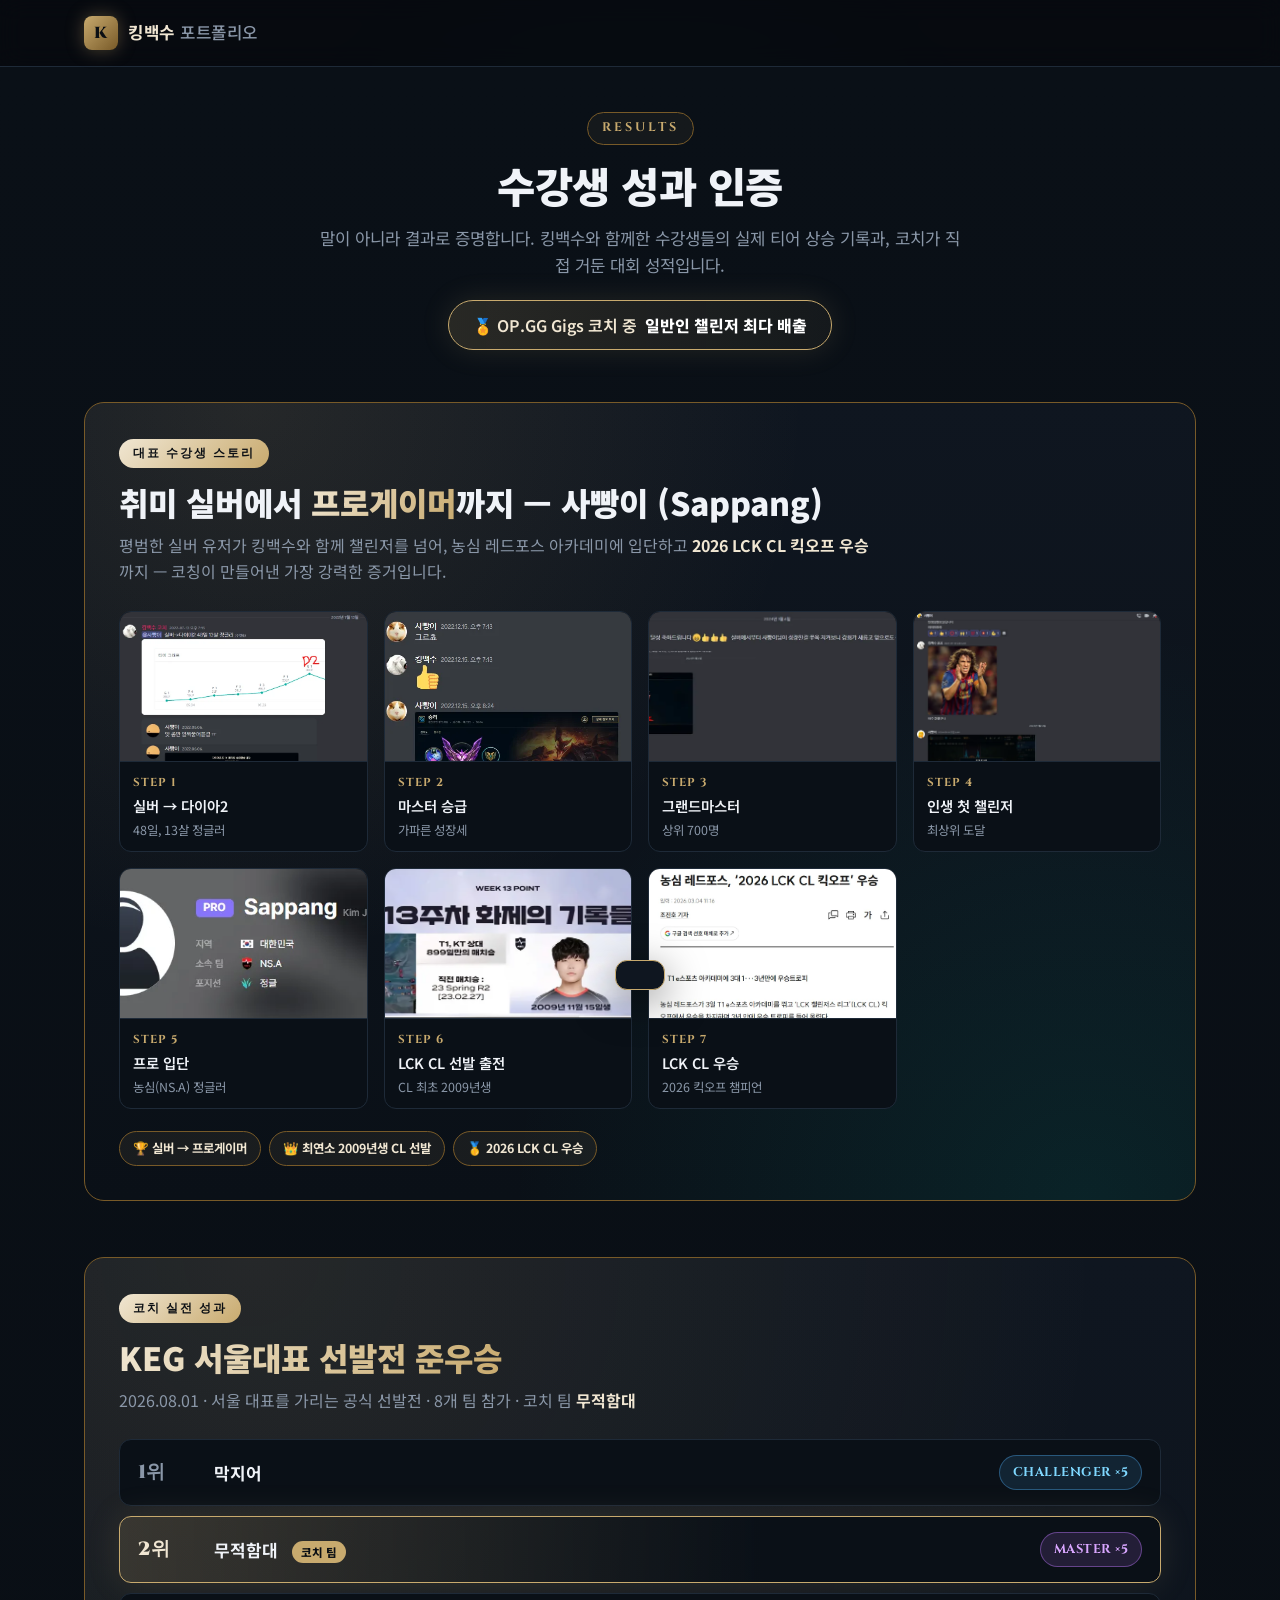
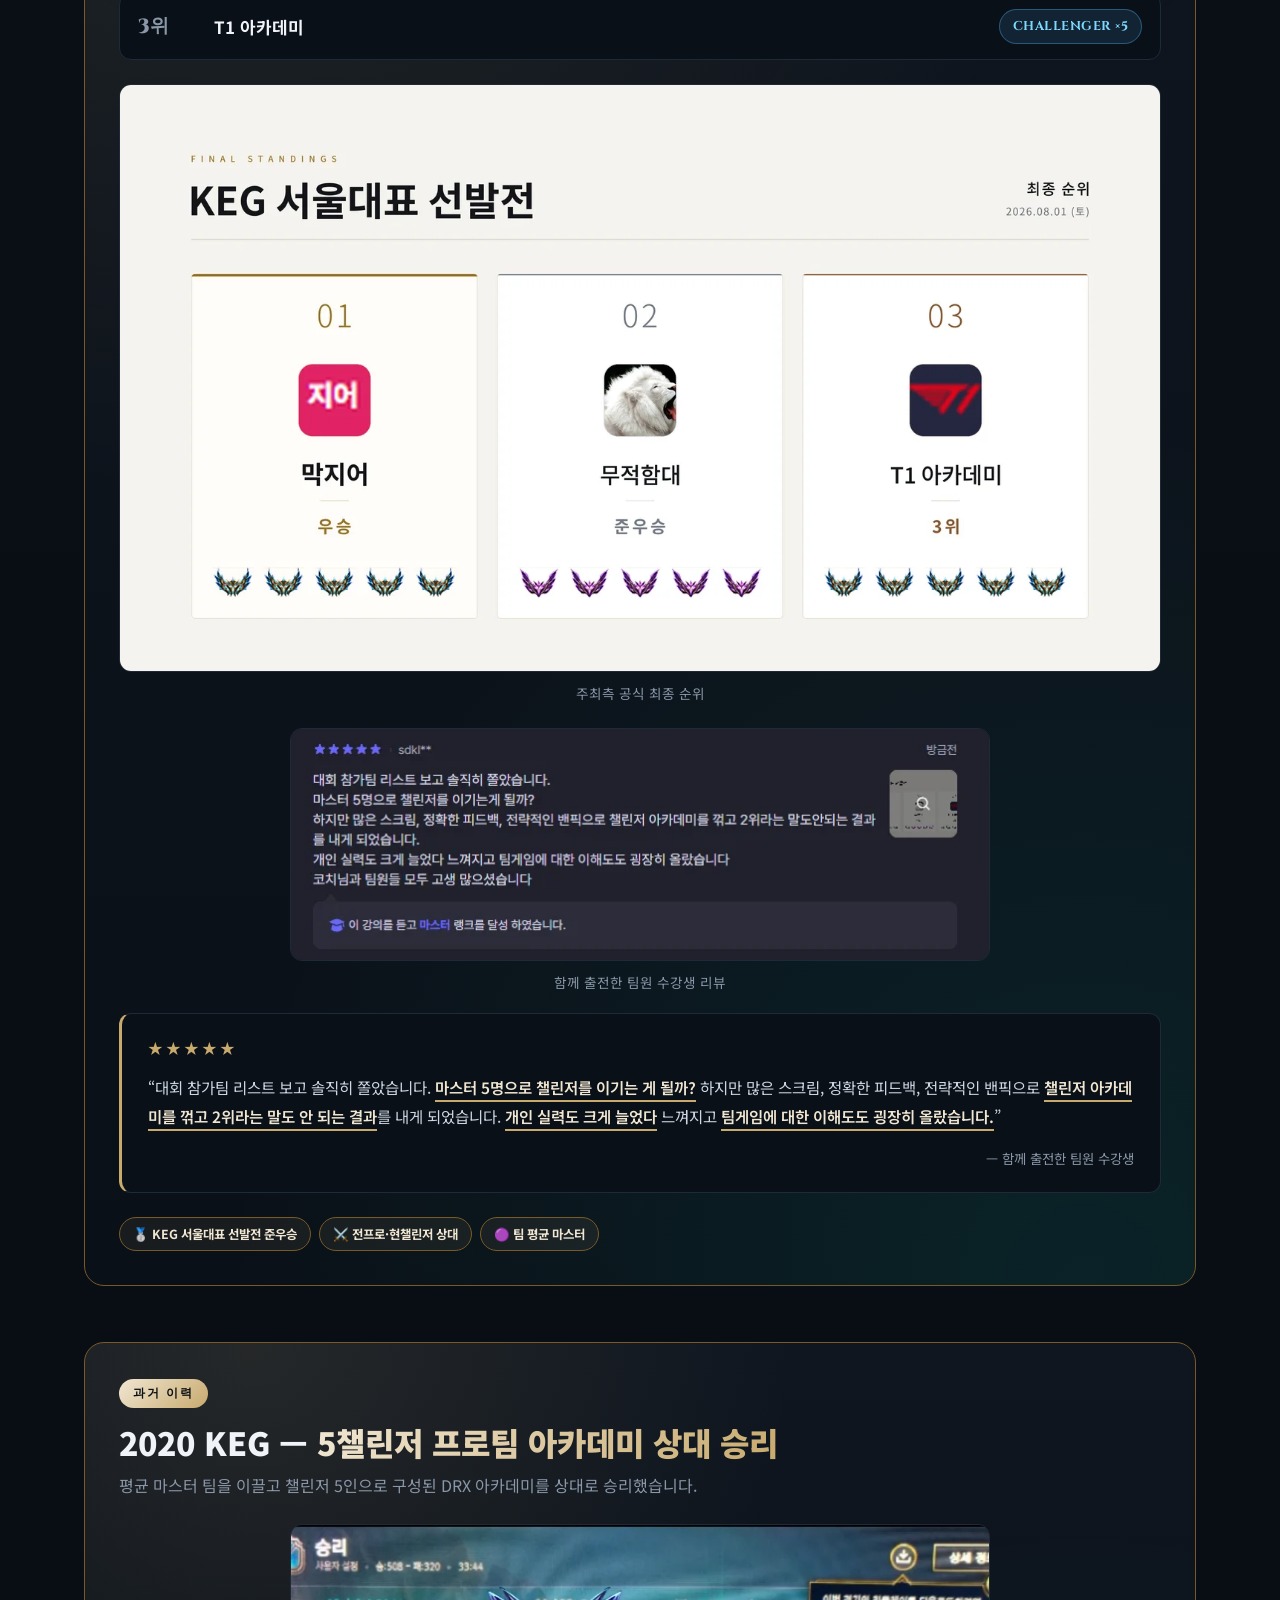
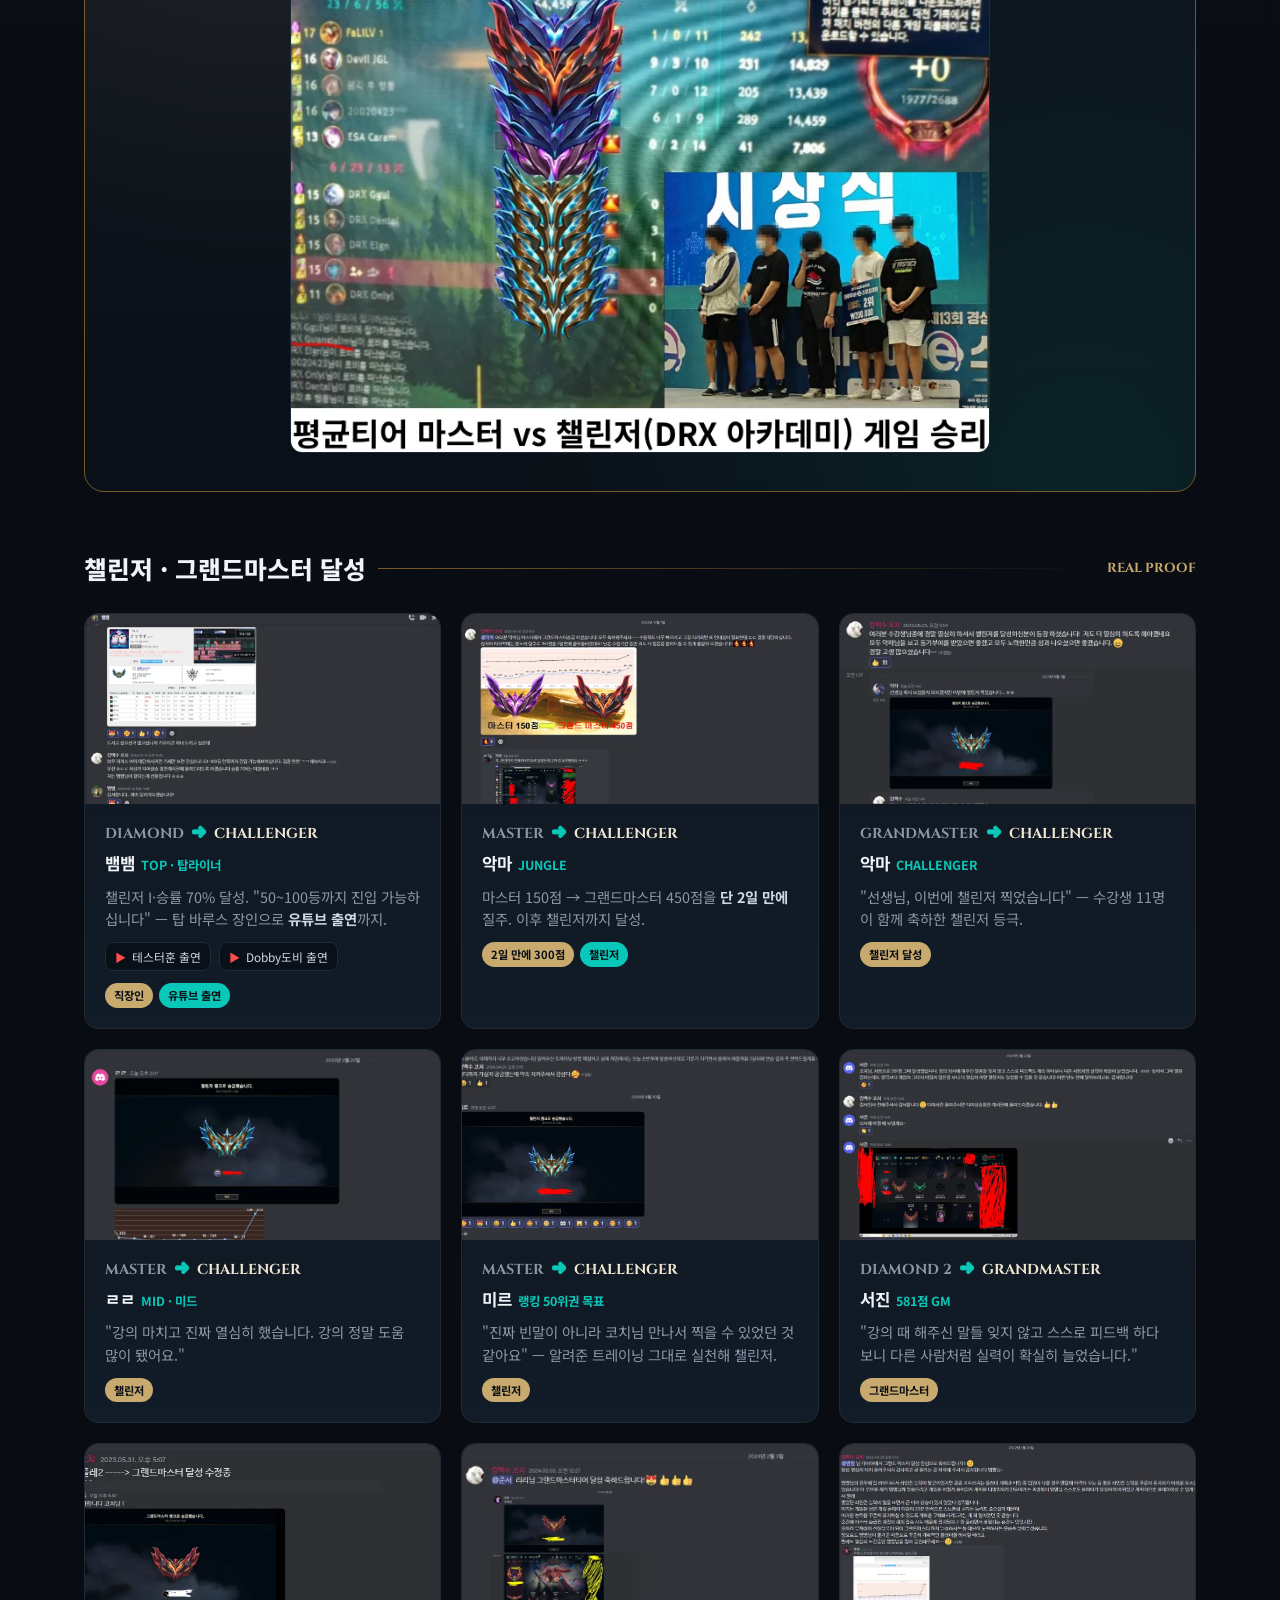
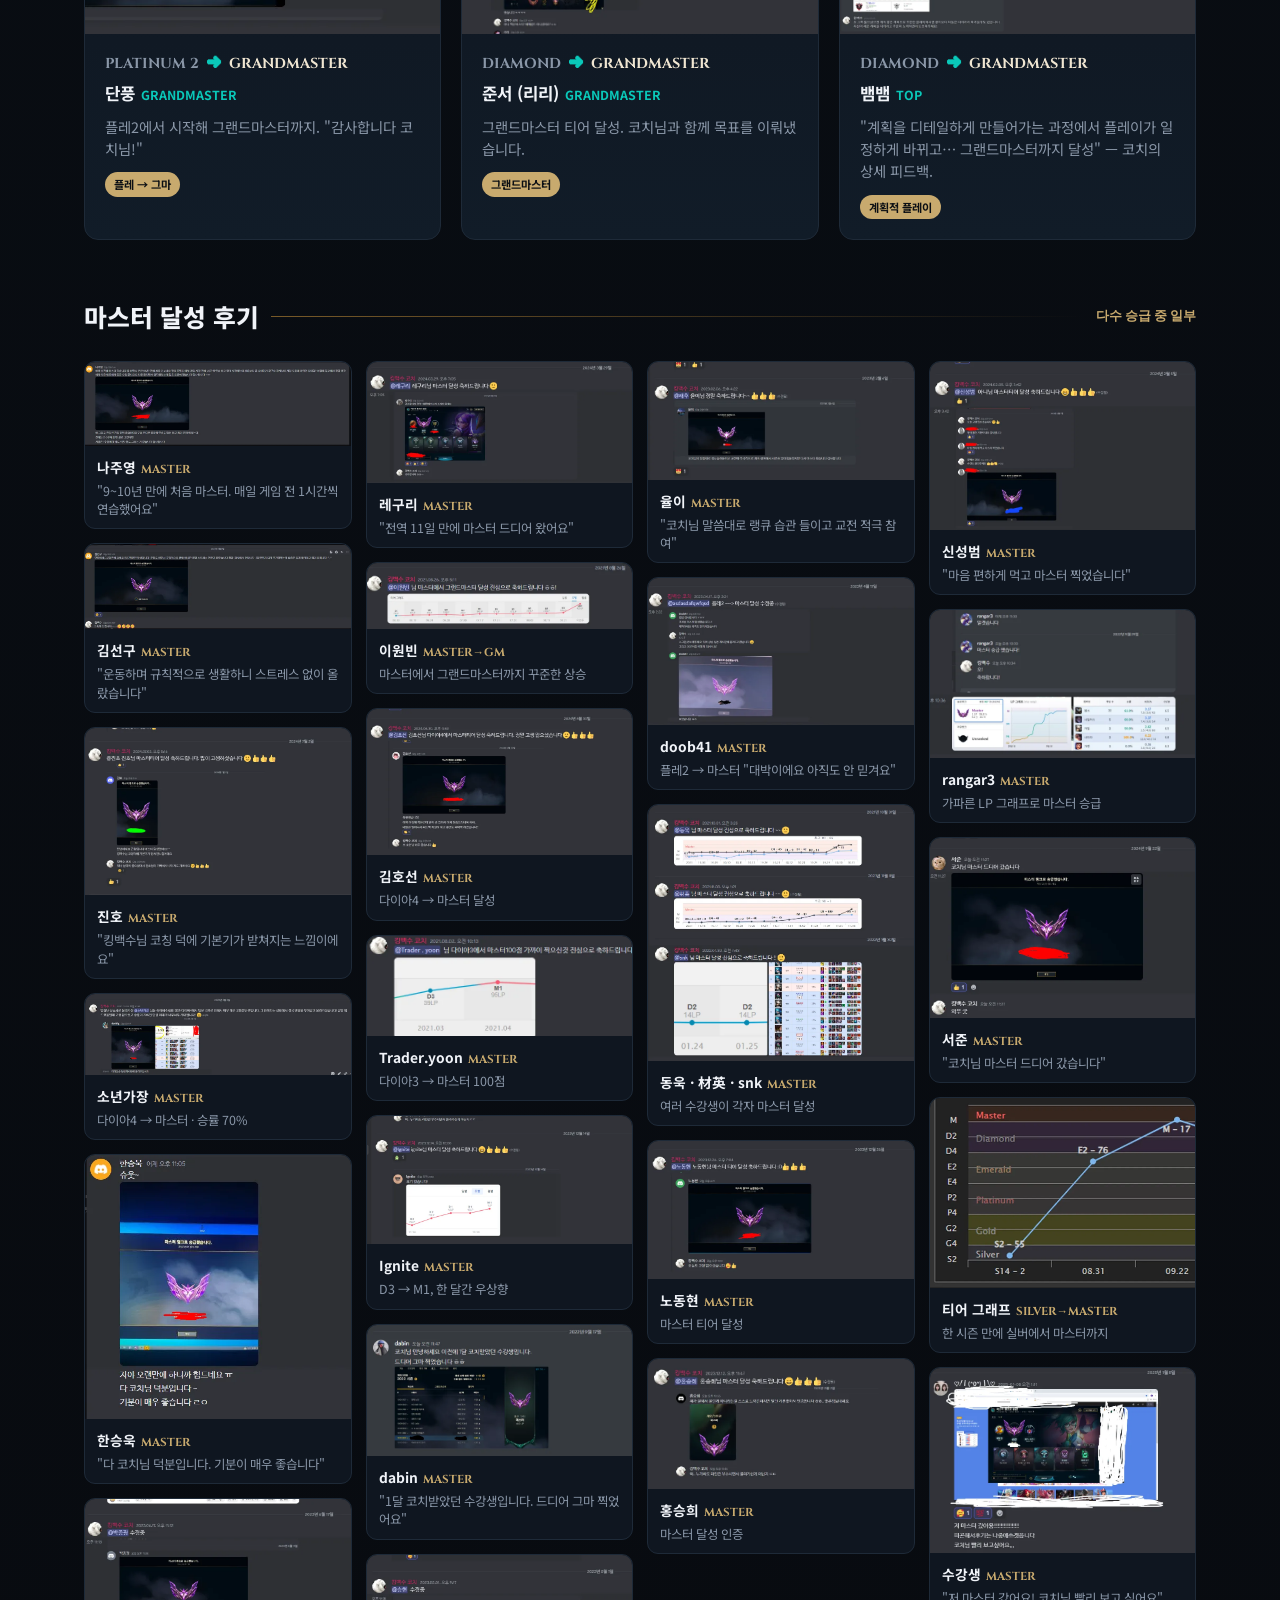
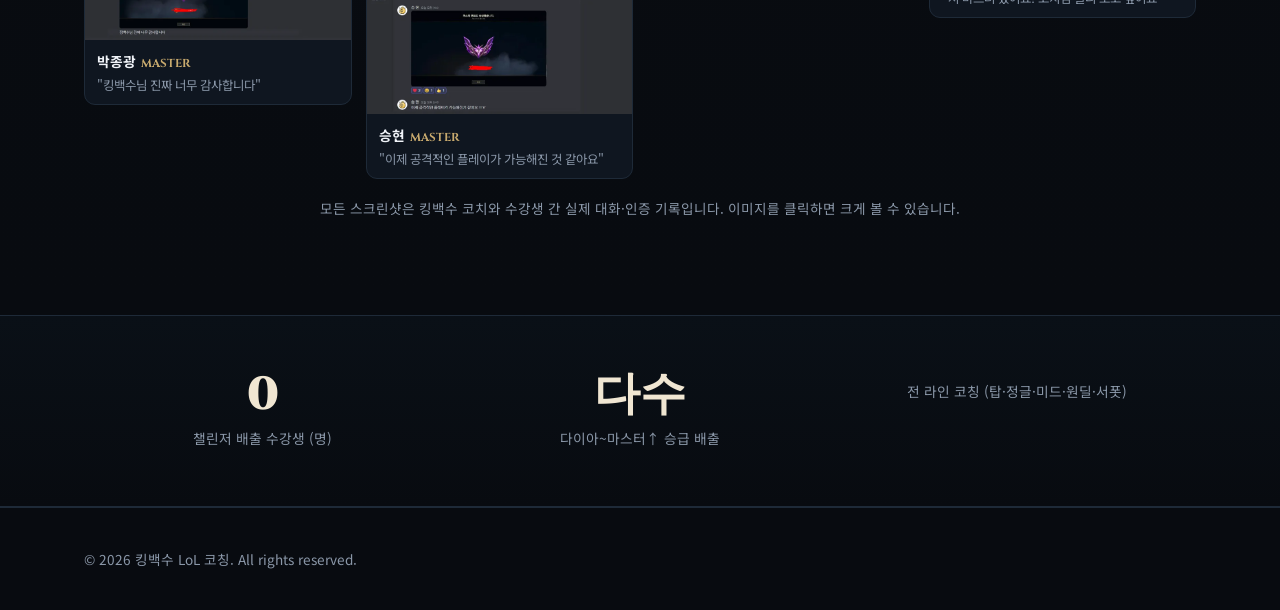
==== portfolio.html @ 5f67f147 "포트폴리오 전용 페이지 분리 + 과거 이력(2020 KEG) 섹션 + 긱스 실적 배지" ====
<!DOCTYPE html>
<html lang="ko">
<head>
<meta charset="UTF-8" />
<meta name="viewport" content="width=device-width, initial-scale=1.0" />
<title>킹백수 코치 · 포트폴리오</title>
<meta name="description" content="킹백수 코치 포트폴리오 — 수강생 티어 상승 인증과 KEG 서울대표 선발전 준우승 등 대회 성과." />
<meta property="og:title" content="킹백수 코치 · 포트폴리오" />
<meta property="og:description" content="수강생 성과 인증과 대회 실적을 한 페이지에 정리했습니다." />
<meta property="og:type" content="website" />
<meta property="og:site_name" content="킹백수 LoL 코칭" />
<meta property="og:locale" content="ko_KR" />
<meta property="og:url" content="https://ginxia1.github.io/portfolio.html" />
<meta property="og:image" content="https://ginxia1.github.io/images/og-cover.png" />
<meta property="og:image:width" content="1200" />
<meta property="og:image:height" content="630" />
<meta name="twitter:card" content="summary_large_image" />
<meta name="twitter:image" content="https://ginxia1.github.io/images/og-cover.png" />
<link rel="preconnect" href="https://fonts.googleapis.com" />
<link rel="preconnect" href="https://fonts.gstatic.com" crossorigin />
<link href="https://fonts.googleapis.com/css2?family=Cinzel:wght@600;700;900&family=Noto+Sans+KR:wght@400;500;700;900&display=swap" rel="stylesheet" />
<link rel="stylesheet" href="style.css?v=13" />
</head>
<body id="top">
<div class="bg-fx"></div>

<!-- NAV -->
<header class="nav">
  <div class="wrap nav-inner">
    <a href="#top" class="brand"><span class="mark">K</span><b>킹백수 <span style="color:var(--text-dim);font-weight:500">포트폴리오</span></b></a>
  </div>
</header>

<!-- PROOF -->
<section id="proof" style="background:linear-gradient(180deg,var(--bg-2),var(--bg))">
  <div class="wrap">
    <div class="center" style="margin-bottom:52px">
      <span class="eyebrow">Results</span>
      <h1 class="h2">수강생 성과 인증</h1>
      <p class="lead">말이 아니라 결과로 증명합니다. 킹백수와 함께한 수강생들의 실제 티어 상승 기록과, 코치가 직접 거둔 대회 성적입니다.</p>
      <div class="claim">🏅 OP.GG Gigs 코치 중 <b>일반인 챌린저 최다 배출</b></div>
    </div>

    <!-- ===== 사빵이 SPOTLIGHT ===== -->
    <div class="spotlight reveal">
      <span class="spot-tag">대표 수강생 스토리</span>
      <h3>취미 실버에서 <span class="hl">프로게이머</span>까지 — 사빵이 (Sappang)</h3>
      <p class="desc">평범한 실버 유저가 킹백수와 함께 챌린저를 넘어, 농심 레드포스 아카데미에 입단하고 <b style="color:var(--gold-bright)">2026 LCK CL 킥오프 우승</b>까지 — 코칭이 만들어낸 가장 강력한 증거입니다.</p>
      <div class="journey">
        <div class="jstep"><img class="jshot" src="images/sappang-1-silver-dia.webp" alt="사빵이 실버에서 다이아" loading="lazy"><div class="jcap"><div class="n">STEP 1</div><div class="t">실버 → 다이아2</div><div class="s">48일, 13살 정글러</div></div></div>
        <div class="jstep"><img class="jshot" src="images/sappang-2-master.webp" alt="사빵이 마스터 승급" loading="lazy"><div class="jcap"><div class="n">STEP 2</div><div class="t">마스터 승급</div><div class="s">가파른 성장세</div></div></div>
        <div class="jstep"><img class="jshot" src="images/sappang-3-gm.webp" alt="사빵이 그랜드마스터" loading="lazy"><div class="jcap"><div class="n">STEP 3</div><div class="t">그랜드마스터</div><div class="s">상위 700명</div></div></div>
        <div class="jstep"><img class="jshot" src="images/sappang-4-challenger.webp" alt="사빵이 챌린저" loading="lazy"><div class="jcap"><div class="n">STEP 4</div><div class="t">인생 첫 챌린저</div><div class="s">최상위 도달</div></div></div>
        <div class="jstep"><img class="jshot" src="images/sappang-5-pro.webp" alt="프로게이머 사빵이 NS.A" loading="lazy"><div class="jcap"><div class="n">STEP 5</div><div class="t">프로 입단</div><div class="s">농심(NS.A) 정글러</div></div></div>
        <div class="jstep"><img class="jshot" src="images/sappang-7-lckcl.webp" alt="2025 LCK CL 선발 출전" loading="lazy"><div class="jcap"><div class="n">STEP 6</div><div class="t">LCK CL 선발 출전</div><div class="s">CL 최초 2009년생</div></div></div>
        <div class="jstep"><img class="jshot" src="images/sappang-8-nongshim.webp" alt="2026 LCK CL 킥오프 우승" loading="lazy"><div class="jcap"><div class="n">STEP 7</div><div class="t">LCK CL 우승</div><div class="s">2026 킥오프 챔피언</div></div></div>
      </div>
      <div class="spot-badges">
        <span class="sbadge">🏆 실버 → 프로게이머</span>
        <span class="sbadge">👑 최연소 2009년생 CL 선발</span>
        <span class="sbadge">🥇 2026 LCK CL 우승</span>
      </div>
    </div>

    <!-- ===== 코치 실전 성과 (KEG 서울대표 선발전) ===== -->
    <div class="spotlight reveal" style="margin-top:28px">
      <span class="spot-tag">코치 실전 성과</span>
      <h3><span class="hl">KEG 서울대표 선발전 준우승</span></h3>
      <p class="desc">2026.08.01 · 서울 대표를 가리는 공식 선발전 · 8개 팀 참가 · 코치 팀 <b style="color:var(--gold-bright)">무적함대</b></p>

      <div class="rank-compare">
        <div class="rc-row">
          <span class="rc-pos">1위</span>
          <span class="rc-team">막지어</span>
          <span class="rc-tier chal">CHALLENGER ×5</span>
        </div>
        <div class="rc-row us">
          <span class="rc-pos">2위</span>
          <span class="rc-team">무적함대 <em>코치 팀</em></span>
          <span class="rc-tier mast">MASTER ×5</span>
        </div>
        <div class="rc-row">
          <span class="rc-pos">3위</span>
          <span class="rc-team">T1 아카데미</span>
          <span class="rc-tier chal">CHALLENGER ×5</span>
        </div>
      </div>

      <div class="spot-hero" style="margin-top:24px">
        <img src="images/keg-standings.webp" alt="KEG 서울대표 선발전 최종 순위 — 2위 무적함대" loading="lazy">
        <p class="spot-cap">주최측 공식 최종 순위</p>
      </div>

      <div class="spot-hero narrow" style="margin-top:24px">
        <img src="images/keg-review.webp" alt="함께 출전한 팀원 수강생 리뷰" loading="lazy">
        <p class="spot-cap">함께 출전한 팀원 수강생 리뷰</p>
      </div>

      <blockquote class="rquote">
        <div class="rq-stars">★★★★★</div>
        <p>“대회 참가팀 리스트 보고 솔직히 쫄았습니다. <u>마스터 5명으로 챌린저를 이기는 게 될까?</u> 하지만 많은 스크림, 정확한 피드백, 전략적인 밴픽으로 <u>챌린저 아카데미를 꺾고 2위라는 말도 안 되는 결과</u>를 내게 되었습니다. <u>개인 실력도 크게 늘었다</u> 느껴지고 <u>팀게임에 대한 이해도도 굉장히 올랐습니다.</u>”</p>
        <div class="rq-who">— 함께 출전한 팀원 수강생</div>
      </blockquote>

      <div class="spot-badges" style="margin-top:24px">
        <span class="sbadge">🥈 KEG 서울대표 선발전 준우승</span>
        <span class="sbadge">⚔️ 전프로·현챌린저 상대</span>
        <span class="sbadge">🟣 팀 평균 마스터</span>
      </div>
    </div>

    <!-- ===== 과거 이력 (2020 KEG) ===== -->
    <div class="spotlight reveal" style="margin-top:28px">
      <span class="spot-tag">과거 이력</span>
      <h3>2020 KEG — <span class="hl">5챌린저 프로팀 아카데미 상대 승리</span></h3>
      <p class="desc">평균 마스터 팀을 이끌고 챌린저 5인으로 구성된 DRX 아카데미를 상대로 승리했습니다.</p>
      <div class="spot-hero narrow" style="margin-top:20px">
        <img src="images/drx-academy-win.webp" alt="2020 KEG — 평균 마스터 팀으로 DRX 아카데미 상대 승리" loading="lazy">
      </div>
    </div>

    <!-- ===== 챌린저 · 그랜드마스터 대표 카드 ===== -->
    <div class="subhead reveal"><h3>챌린저 · 그랜드마스터 달성</h3><span class="line"></span><span class="cnt">REAL PROOF</span></div>
    <div class="tcards" style="margin-bottom:56px">
      <div class="tcard reveal">
        <img class="tshot" src="images/bambam-2-challenger.webp" alt="뱀뱀 챌린저" loading="lazy">
        <div class="tbody">
          <div class="tpath"><span class="from">DIAMOND</span><span class="arr">➜</span><span class="to">CHALLENGER</span></div>
          <div class="tname">뱀뱀<span class="role">TOP · 탑라이너</span></div>
          <div class="tquote">챌린저 I·승률 70% 달성. "50~100등까지 진입 가능하십니다" — 탑 바루스 장인으로 <b>유튜브 출연</b>까지.</div>
          <div class="ytrow">
            <button type="button" class="ytpill" data-yt="pH8yfDtSXaM">테스터훈 출연
              <span class="ytprev" aria-hidden="true">
                <img src="images/bambam-yt-testerhoon.webp" alt="" loading="lazy">
                <span class="yt-t">5티어 탑 바루스로 그랜드마스터 달성 비법 미쳤다.. 바루스킹 장인초대석</span>
                <span class="yt-c">테스터훈 TesterHoon</span>
              </span>
            </button>
            <button type="button" class="ytpill" data-yt="V0tEJZU_VpU">Dobby도비 출연
              <span class="ytprev" aria-hidden="true">
                <img src="images/bambam-yt-dobby.webp" alt="" loading="lazy">
                <span class="yt-t">방어막 들고 2대1 해버리는 그마 집공 AP 탑바루스 장인</span>
                <span class="yt-c">Dobby도비</span>
              </span>
            </button>
          </div>
          <div class="ttags"><span class="ttag">직장인</span><span class="ttag tt2">유튜브 출연</span></div>
        </div>
      </div>
      <div class="tcard reveal">
        <img class="tshot" src="images/akma-1-gm.webp" alt="악마 마스터에서 그랜드마스터" loading="lazy">
        <div class="tbody">
          <div class="tpath"><span class="from">MASTER</span><span class="arr">➜</span><span class="to">CHALLENGER</span></div>
          <div class="tname">악마<span class="role">JUNGLE</span></div>
          <div class="tquote">마스터 150점 → 그랜드마스터 450점을 <b>단 2일 만에</b> 질주. 이후 챌린저까지 달성.</div>
          <div class="ttags"><span class="ttag">2일 만에 300점</span><span class="ttag tt2">챌린저</span></div>
        </div>
      </div>
      <div class="tcard reveal">
        <img class="tshot" src="images/akma-2-challenger.webp" alt="악마 챌린저 승급" loading="lazy">
        <div class="tbody">
          <div class="tpath"><span class="from">GRANDMASTER</span><span class="arr">➜</span><span class="to">CHALLENGER</span></div>
          <div class="tname">악마<span class="role">CHALLENGER</span></div>
          <div class="tquote">"선생님, 이번에 챌린저 찍었습니다" — 수강생 11명이 함께 축하한 챌린저 등극.</div>
          <div class="ttags"><span class="ttag">챌린저 달성</span></div>
        </div>
      </div>
      <div class="tcard reveal">
        <img class="tshot" src="images/rr-1-challenger.webp" alt="ㄹㄹ 챌린저" loading="lazy">
        <div class="tbody">
          <div class="tpath"><span class="from">MASTER</span><span class="arr">➜</span><span class="to">CHALLENGER</span></div>
          <div class="tname">ㄹㄹ<span class="role">MID · 미드</span></div>
          <div class="tquote">"강의 마치고 진짜 열심히 했습니다. 강의 정말 도움 많이 됐어요."</div>
          <div class="ttags"><span class="ttag">챌린저</span></div>
        </div>
      </div>
      <div class="tcard reveal">
        <img class="tshot" src="images/mir-1-challenger.webp" alt="미르 챌린저" loading="lazy">
        <div class="tbody">
          <div class="tpath"><span class="from">MASTER</span><span class="arr">➜</span><span class="to">CHALLENGER</span></div>
          <div class="tname">미르<span class="role">랭킹 50위권 목표</span></div>
          <div class="tquote">"진짜 빈말이 아니라 코치님 만나서 찍을 수 있었던 것 같아요" — 알려준 트레이닝 그대로 실천해 챌린저.</div>
          <div class="ttags"><span class="ttag">챌린저</span></div>
        </div>
      </div>
      <div class="tcard reveal">
        <img class="tshot" src="images/seojin-1-gm.webp" alt="서진 그랜드마스터" loading="lazy">
        <div class="tbody">
          <div class="tpath"><span class="from">DIAMOND 2</span><span class="arr">➜</span><span class="to">GRANDMASTER</span></div>
          <div class="tname">서진<span class="role">581점 GM</span></div>
          <div class="tquote">"강의 때 해주신 말들 잊지 않고 스스로 피드백 하다 보니 다른 사람처럼 실력이 확실히 늘었습니다."</div>
          <div class="ttags"><span class="ttag">그랜드마스터</span></div>
        </div>
      </div>
      <div class="tcard reveal">
        <img class="tshot" src="images/danpung-gm.webp" alt="단풍 그랜드마스터" loading="lazy">
        <div class="tbody">
          <div class="tpath"><span class="from">PLATINUM 2</span><span class="arr">➜</span><span class="to">GRANDMASTER</span></div>
          <div class="tname">단풍<span class="role">GRANDMASTER</span></div>
          <div class="tquote">플레2에서 시작해 그랜드마스터까지. "감사합니다 코치님!"</div>
          <div class="ttags"><span class="ttag">플레 → 그마</span></div>
        </div>
      </div>
      <div class="tcard reveal">
        <img class="tshot" src="images/junseo-gm.webp" alt="준서 그랜드마스터" loading="lazy">
        <div class="tbody">
          <div class="tpath"><span class="from">DIAMOND</span><span class="arr">➜</span><span class="to">GRANDMASTER</span></div>
          <div class="tname">준서 (리리)<span class="role">GRANDMASTER</span></div>
          <div class="tquote">그랜드마스터 티어 달성. 코치님과 함께 목표를 이뤄냈습니다.</div>
          <div class="ttags"><span class="ttag">그랜드마스터</span></div>
        </div>
      </div>
      <div class="tcard reveal">
        <img class="tshot" src="images/bambam-1-gm.webp" alt="뱀뱀 그랜드마스터 코치 축하" loading="lazy">
        <div class="tbody">
          <div class="tpath"><span class="from">DIAMOND</span><span class="arr">➜</span><span class="to">GRANDMASTER</span></div>
          <div class="tname">뱀뱀<span class="role">TOP</span></div>
          <div class="tquote">"계획을 디테일하게 만들어가는 과정에서 플레이가 일정하게 바뀌고… 그랜드마스터까지 달성" — 코치의 상세 피드백.</div>
          <div class="ttags"><span class="ttag">계획적 플레이</span></div>
        </div>
      </div>
    </div>

    <!-- ===== 마스터 달성 후기 월 ===== -->
    <div class="subhead reveal"><h3>마스터 달성 후기</h3><span class="line"></span><span class="cnt">다수 승급 중 일부</span></div>
    <div class="wall">
      <div class="wcard"><img class="wshot" src="images/master-najuyeong.webp" alt="나주영 마스터" loading="lazy"><div class="wcap"><div class="nm">나주영<span class="tier">MASTER</span></div><div class="q">"9~10년 만에 처음 마스터. 매일 게임 전 1시간씩 연습했어요"</div></div></div>
      <div class="wcard"><img class="wshot" src="images/master-kimseongu.webp" alt="김선구 마스터" loading="lazy"><div class="wcap"><div class="nm">김선구<span class="tier">MASTER</span></div><div class="q">"운동하며 규칙적으로 생활하니 스트레스 없이 올랐습니다"</div></div></div>
      <div class="wcard"><img class="wshot" src="images/master-jinho.webp" alt="진호 마스터" loading="lazy"><div class="wcap"><div class="nm">진호<span class="tier">MASTER</span></div><div class="q">"킹백수님 코칭 덕에 기본기가 받쳐지는 느낌이에요"</div></div></div>
      <div class="wcard"><img class="wshot" src="images/master-sonyeongajang.webp" alt="소년가장 마스터" loading="lazy"><div class="wcap"><div class="nm">소년가장<span class="tier">MASTER</span></div><div class="q">다이아4 → 마스터 · 승률 70%</div></div></div>
      <div class="wcard"><img class="wshot" src="images/master-hanseunguk.webp" alt="한승욱 마스터" loading="lazy"><div class="wcap"><div class="nm">한승욱<span class="tier">MASTER</span></div><div class="q">"다 코치님 덕분입니다. 기분이 매우 좋습니다"</div></div></div>
      <div class="wcard"><img class="wshot" src="images/master-parkjonggwang.webp" alt="박종광 마스터" loading="lazy"><div class="wcap"><div class="nm">박종광<span class="tier">MASTER</span></div><div class="q">"킹백수님 진짜 너무 감사합니다"</div></div></div>
      <div class="wcard"><img class="wshot" src="images/master-leguri.webp" alt="레구리 마스터" loading="lazy"><div class="wcap"><div class="nm">레구리<span class="tier">MASTER</span></div><div class="q">"전역 11일 만에 마스터 드디어 왔어요"</div></div></div>
      <div class="wcard"><img class="wshot" src="images/master-iwonbin.webp" alt="이원빈 마스터→그마" loading="lazy"><div class="wcap"><div class="nm">이원빈<span class="tier">MASTER→GM</span></div><div class="q">마스터에서 그랜드마스터까지 꾸준한 상승</div></div></div>
      <div class="wcard"><img class="wshot" src="images/master-kimhoseon.webp" alt="김호선 마스터" loading="lazy"><div class="wcap"><div class="nm">김호선<span class="tier">MASTER</span></div><div class="q">다이아4 → 마스터 달성</div></div></div>
      <div class="wcard"><img class="wshot" src="images/master-traderyoon.webp" alt="Trader.yoon 마스터" loading="lazy"><div class="wcap"><div class="nm">Trader.yoon<span class="tier">MASTER</span></div><div class="q">다이아3 → 마스터 100점</div></div></div>
      <div class="wcard"><img class="wshot" src="images/master-ignite.webp" alt="Ignite 마스터" loading="lazy"><div class="wcap"><div class="nm">Ignite<span class="tier">MASTER</span></div><div class="q">D3 → M1, 한 달간 우상향</div></div></div>
      <div class="wcard"><img class="wshot" src="images/master-dabin.webp" alt="dabin 마스터" loading="lazy"><div class="wcap"><div class="nm">dabin<span class="tier">MASTER</span></div><div class="q">"1달 코치받았던 수강생입니다. 드디어 그마 찍었어요"</div></div></div>
      <div class="wcard"><img class="wshot" src="images/master-seunghyeon.webp" alt="승현 마스터" loading="lazy"><div class="wcap"><div class="nm">승현<span class="tier">MASTER</span></div><div class="q">"이제 공격적인 플레이가 가능해진 것 같아요"</div></div></div>
      <div class="wcard"><img class="wshot" src="images/master-yuri.webp" alt="율이 마스터" loading="lazy"><div class="wcap"><div class="nm">율이<span class="tier">MASTER</span></div><div class="q">"코치님 말씀대로 랭큐 습관 들이고 교전 적극 참여"</div></div></div>
      <div class="wcard"><img class="wshot" src="images/master-doob41.webp" alt="doob41 마스터" loading="lazy"><div class="wcap"><div class="nm">doob41<span class="tier">MASTER</span></div><div class="q">플레2 → 마스터 "대박이에요 아직도 안 믿겨요"</div></div></div>
      <div class="wcard"><img class="wshot" src="images/master-trio.webp" alt="동욱 材英 snk 마스터" loading="lazy"><div class="wcap"><div class="nm">동욱 · 材英 · snk<span class="tier">MASTER</span></div><div class="q">여러 수강생이 각자 마스터 달성</div></div></div>
      <div class="wcard"><img class="wshot" src="images/master-nodonghyeon.webp" alt="노동현 마스터" loading="lazy"><div class="wcap"><div class="nm">노동현<span class="tier">MASTER</span></div><div class="q">마스터 티어 달성</div></div></div>
      <div class="wcard"><img class="wshot" src="images/master-hongseunghui.webp" alt="홍승희 마스터" loading="lazy"><div class="wcap"><div class="nm">홍승희<span class="tier">MASTER</span></div><div class="q">마스터 달성 인증</div></div></div>
      <div class="wcard"><img class="wshot" src="images/master-sinseongbeom.webp" alt="신성범 마스터" loading="lazy"><div class="wcap"><div class="nm">신성범<span class="tier">MASTER</span></div><div class="q">"마음 편하게 먹고 마스터 찍었습니다"</div></div></div>
      <div class="wcard"><img class="wshot" src="images/master-rangar3.webp" alt="rangar3 마스터" loading="lazy"><div class="wcap"><div class="nm">rangar3<span class="tier">MASTER</span></div><div class="q">가파른 LP 그래프로 마스터 승급</div></div></div>
      <div class="wcard"><img class="wshot" src="images/master-seojun.webp" alt="서준 마스터" loading="lazy"><div class="wcap"><div class="nm">서준<span class="tier">MASTER</span></div><div class="q">"코치님 마스터 드디어 갔습니다"</div></div></div>
      <div class="wcard"><img class="wshot" src="images/graph-silver-master.webp" alt="실버에서 마스터 티어 그래프" loading="lazy"><div class="wcap"><div class="nm">티어 그래프<span class="tier">SILVER→MASTER</span></div><div class="q">한 시즌 만에 실버에서 마스터까지</div></div></div>
      <div class="wcard"><img class="wshot" src="images/master-anon1.webp" alt="마스터 달성 수강생" loading="lazy"><div class="wcap"><div class="nm">수강생<span class="tier">MASTER</span></div><div class="q">"저 마스터 갔어요! 코치님 빨리 보고 싶어요"</div></div></div>
    </div>
    <p class="proof-note">모든 스크린샷은 킹백수 코치와 수강생 간 실제 대화·인증 기록입니다. 이미지를 클릭하면 크게 볼 수 있습니다.</p>
  </div>
</section>

<!-- STATS (성과 요약) -->
<div class="stats">
  <div class="wrap">
    <div class="stat-grid">
      <div class="stat"><div class="num" data-count="9">0</div><div class="lbl">챌린저 배출 수강생 (명)</div></div>
      <div class="stat"><div class="num">다수</div><div class="lbl">다이아~마스터↑ 승급 배출</div></div>
      <div class="stat"><div class="num" data-count="5"><span class="plus"></span></div><div class="lbl">전 라인 코칭 (탑·정글·미드·원딜·서폿)</div></div>
    </div>
  </div>
</div>

<!-- FOOTER -->
<footer>
  <div class="wrap foot-inner">
    <div>© 2026 킹백수 LoL 코칭. All rights reserved.</div>
  </div>
</footer>

<div class="toast" id="toast"></div>

<script src="script.js?v=13"></script>
</body>
</html>
---- style.css ----
:root{
  --bg:#080b10;
  --bg-2:#0a1017;
  --panel:#0f1620;
  --panel-2:#111c28;
  --line:#1e2a38;
  --gold:#c8aa6e;
  --gold-bright:#f0e6d2;
  --gold-deep:#785a28;
  --teal:#0ac8b9;
  --teal-deep:#0a5f5a;
  --blue:#0596aa;
  --text:#cdd6e2;
  --text-dim:#8a97a8;
  --white:#f0f3f8;
  --danger:#e05d44;
  --radius:14px;
  --maxw:1160px;
}
*{margin:0;padding:0;box-sizing:border-box}
html{scroll-behavior:smooth}
body{
  font-family:'Noto Sans KR',sans-serif;
  background:var(--bg);
  color:var(--text);
  line-height:1.65;
  overflow-x:hidden;
  -webkit-font-smoothing:antialiased;
}
a{color:inherit;text-decoration:none}
img{max-width:100%;display:block}
.serif{font-family:'Cinzel',serif}
.wrap{max-width:var(--maxw);margin:0 auto;padding:0 24px}
.gold{color:var(--gold)}
.teal{color:var(--teal)}

/* ---------- background glow ---------- */
.bg-fx{position:fixed;inset:0;z-index:-1;pointer-events:none}
.bg-fx::before{
  content:"";position:absolute;top:-15%;left:50%;transform:translateX(-50%);
  width:900px;height:900px;border-radius:50%;
  background:radial-gradient(circle, rgba(10,200,185,.10), transparent 62%);
  filter:blur(30px);
}
.bg-fx::after{
  content:"";position:absolute;bottom:-10%;right:-10%;
  width:700px;height:700px;border-radius:50%;
  background:radial-gradient(circle, rgba(200,170,110,.09), transparent 62%);
  filter:blur(30px);
}

/* ---------- nav ---------- */
header.nav{
  position:sticky;top:0;z-index:50;
  backdrop-filter:blur(12px);
  background:rgba(8,11,16,.72);
  border-bottom:1px solid var(--line);
}
.nav-inner{display:flex;align-items:center;justify-content:space-between;height:66px}
.brand{display:flex;align-items:center;gap:10px;font-weight:900;letter-spacing:.5px}
.brand .mark{
  width:34px;height:34px;border-radius:8px;
  background:linear-gradient(135deg,var(--gold),var(--gold-deep));
  display:grid;place-items:center;color:#0b0f14;font-weight:900;
  font-family:'Cinzel',serif;box-shadow:0 0 18px rgba(200,170,110,.35)
}
.brand b{color:var(--gold-bright);font-size:1.05rem}
.nav-links{display:flex;gap:26px;align-items:center}
.nav-links a{color:var(--text-dim);font-size:.92rem;font-weight:500;transition:.2s}
.nav-links a:hover{color:var(--gold-bright)}
.nav-cta{display:inline-flex}
@media(max-width:860px){.nav-links{display:none}}

/* ---------- buttons ---------- */
.btn{
  display:inline-flex;align-items:center;gap:8px;justify-content:center;
  padding:14px 26px;border-radius:10px;font-weight:700;font-size:.98rem;
  cursor:pointer;border:1px solid transparent;transition:.22s;white-space:nowrap
}
.btn-gold{
  background:linear-gradient(135deg,#f0e6d2,#c8aa6e);
  color:#0b0f14;box-shadow:0 6px 26px rgba(200,170,110,.28)
}
.btn-gold:hover{transform:translateY(-2px);box-shadow:0 10px 34px rgba(200,170,110,.45)}
.btn-ghost{background:transparent;border-color:var(--gold);color:var(--gold-bright)}
.btn-ghost:hover{background:rgba(200,170,110,.1)}
.btn-teal{background:linear-gradient(135deg,#0ac8b9,#0596aa);color:#031012;box-shadow:0 6px 26px rgba(10,200,185,.25)}
.btn-teal:hover{transform:translateY(-2px);box-shadow:0 10px 34px rgba(10,200,185,.4)}
.btn-lg{padding:17px 34px;font-size:1.05rem}

/* ---------- section ---------- */
section{padding:96px 0;position:relative}
.eyebrow{
  display:inline-block;font-family:'Cinzel',serif;font-weight:700;
  letter-spacing:3px;font-size:.78rem;color:var(--gold);
  text-transform:uppercase;margin-bottom:14px;
  padding:5px 14px;border:1px solid var(--gold-deep);border-radius:30px;
  background:rgba(200,170,110,.06)
}
.h2{font-size:clamp(1.7rem,3.6vw,2.6rem);font-weight:900;color:var(--white);line-height:1.25;letter-spacing:-.5px}
.lead{color:var(--text-dim);font-size:1.05rem;max-width:640px;margin-top:14px}
.center{text-align:center}
.center .lead{margin-left:auto;margin-right:auto}

/* ---------- hero ---------- */
.hero{padding:64px 0 44px;text-align:center;position:relative}
/* 포트폴리오(성과)가 첫 섹션 — 상단 여백 축소 */
#proof{padding-top:44px}
.hero .badge-row{display:flex;gap:10px;justify-content:center;flex-wrap:wrap;margin-bottom:26px}
.chip{
  font-size:.82rem;font-weight:600;color:var(--gold-bright);
  border:1px solid var(--line);background:var(--panel);
  padding:7px 15px;border-radius:30px;display:inline-flex;align-items:center;gap:7px
}
.chip .dot{width:7px;height:7px;border-radius:50%;background:var(--teal);box-shadow:0 0 8px var(--teal)}
.hero h1{
  font-size:clamp(2.3rem,6vw,4.3rem);font-weight:900;color:var(--white);
  line-height:1.12;letter-spacing:-1.5px;margin-bottom:22px
}
.hero h1 .hl{
  background:linear-gradient(120deg,#f0e6d2,#c8aa6e 55%,#785a28);
  -webkit-background-clip:text;background-clip:text;color:transparent
}
.hero p.sub{font-size:clamp(1rem,2.2vw,1.25rem);color:var(--text-dim);max-width:680px;margin:0 auto 36px}
.hero .cta-row{display:flex;gap:14px;justify-content:center;flex-wrap:wrap}
.hero .mini{margin-top:22px;font-size:.85rem;color:var(--text-dim)}
.hero .mini b{color:var(--gold)}

/* ---------- stats bar ---------- */
.stats{background:linear-gradient(180deg,var(--bg-2),var(--bg));border-top:1px solid var(--line);border-bottom:1px solid var(--line);padding:56px 0}
.stat-grid{display:grid;grid-template-columns:repeat(3,1fr);gap:20px;text-align:center}
.stat .num{font-family:'Cinzel',serif;font-size:clamp(2rem,4vw,2.9rem);font-weight:900;color:var(--gold-bright);line-height:1}
.stat .num .plus{color:var(--gold);font-size:.7em}
.stat .lbl{color:var(--text-dim);font-size:.86rem;margin-top:8px}
@media(max-width:820px){.stat-grid{grid-template-columns:repeat(2,1fr);gap:30px 20px}
  .stat:last-child{grid-column:1/-1}}

/* ---------- cards / grids ---------- */
.grid{display:grid;gap:22px}
.g3{grid-template-columns:repeat(3,1fr)}
.g2{grid-template-columns:repeat(2,1fr)}
.g4{grid-template-columns:repeat(4,1fr)}
@media(max-width:900px){.g3,.g4{grid-template-columns:repeat(2,1fr)}}
@media(max-width:620px){.g2,.g3,.g4{grid-template-columns:1fr}}

.card{
  background:linear-gradient(180deg,var(--panel),var(--panel-2));
  border:1px solid var(--line);border-radius:var(--radius);padding:28px;
  transition:.25s;position:relative;overflow:hidden
}
.card:hover{border-color:var(--gold-deep);transform:translateY(-4px)}
.card .ic{
  width:48px;height:48px;border-radius:11px;display:grid;place-items:center;
  background:rgba(200,170,110,.1);border:1px solid var(--gold-deep);
  font-size:1.4rem;margin-bottom:16px
}
.card h3{color:var(--white);font-size:1.15rem;font-weight:700;margin-bottom:8px}
.card p{color:var(--text-dim);font-size:.95rem}

/* ---------- coach ---------- */
.coach{display:grid;grid-template-columns:1fr 1.1fr;gap:48px;align-items:center}
@media(max-width:880px){.coach{grid-template-columns:1fr}}
.coach-visual{
  border:1px solid var(--line);border-radius:18px;padding:40px 30px;
  background:
    radial-gradient(circle at 30% 20%,rgba(10,200,185,.12),transparent 55%),
    linear-gradient(180deg,var(--panel),var(--bg-2));
  text-align:center;position:relative;overflow:hidden
}
.coach-visual .rank-badge{
  font-family:'Cinzel',serif;font-weight:900;font-size:1.1rem;color:var(--gold-bright);
  letter-spacing:2px
}
.coach-visual .crest{
  width:130px;height:130px;margin:0 auto 18px;border-radius:50%;
  background:conic-gradient(from 0deg,var(--gold),var(--teal),var(--gold-deep),var(--gold));
  display:grid;place-items:center;position:relative;
  box-shadow:0 0 40px rgba(200,170,110,.3)
}
.coach-visual .crest::after{content:"";position:absolute;inset:6px;border-radius:50%;background:var(--bg-2)}
.coach-visual .crest span{position:relative;z-index:1;font-family:'Cinzel',serif;font-size:2.6rem;font-weight:900;color:var(--gold-bright)}
.career{list-style:none;display:flex;flex-direction:column;gap:14px;margin-top:24px}
.career li{display:flex;gap:14px;align-items:flex-start}
.career li .k{
  flex:none;width:26px;height:26px;border-radius:7px;background:rgba(200,170,110,.12);
  border:1px solid var(--gold-deep);display:grid;place-items:center;color:var(--gold);font-size:.8rem;margin-top:3px
}
.career li b{color:var(--white)}

/* ---------- proof gallery ---------- */
.proof-grid{display:grid;grid-template-columns:repeat(4,1fr);gap:14px}
@media(max-width:900px){.proof-grid{grid-template-columns:repeat(3,1fr)}}
@media(max-width:600px){.proof-grid{grid-template-columns:repeat(2,1fr)}}
.proof{
  aspect-ratio:4/3;border-radius:12px;border:1px solid var(--line);
  background:linear-gradient(135deg,var(--panel),var(--bg-2));
  display:grid;place-items:center;text-align:center;position:relative;overflow:hidden;transition:.25s
}
.proof:hover{border-color:var(--gold);transform:scale(1.02)}
.proof .ph{color:var(--text-dim);font-size:.78rem;padding:10px}
.proof .tier{font-family:'Cinzel',serif;font-weight:700;color:var(--gold);font-size:.9rem}
.proof .arrow{color:var(--teal);font-weight:900}
.proof-note{text-align:center;color:var(--text-dim);font-size:.85rem;margin-top:18px}

/* story cards */
.story{
  background:linear-gradient(180deg,var(--panel),var(--panel-2));
  border:1px solid var(--line);border-left:3px solid var(--gold);
  border-radius:12px;padding:24px
}
.story .path{display:flex;align-items:center;gap:10px;font-family:'Cinzel',serif;font-weight:700;margin-bottom:10px;flex-wrap:wrap}
.story .t-from{color:var(--text-dim)}
.story .t-to{color:var(--gold-bright)}
.story .path .arr{color:var(--teal)}
.story .role{font-size:.8rem;color:var(--teal);font-weight:700;letter-spacing:.5px}
.story ul{list-style:none;margin-top:12px;display:flex;flex-direction:column;gap:6px}
.story ul li{color:var(--text);font-size:.92rem;padding-left:18px;position:relative}
.story ul li::before{content:"▹";position:absolute;left:0;color:var(--gold)}
.tag{display:inline-block;font-size:.72rem;font-weight:700;color:#0b0f14;background:var(--gold);padding:3px 9px;border-radius:20px;margin-top:12px;margin-right:6px}

/* ---------- pricing ---------- */
.price-grid{display:grid;grid-template-columns:repeat(2,1fr);gap:22px}
@media(max-width:760px){.price-grid{grid-template-columns:1fr}}
.plan{
  background:linear-gradient(180deg,var(--panel),var(--panel-2));
  border:1px solid var(--line);border-radius:16px;padding:30px;position:relative;overflow:hidden;
  display:flex;flex-direction:column
}
.plan.feat{border-color:var(--gold);box-shadow:0 0 40px rgba(200,170,110,.12)}
.plan .ribbon{
  position:absolute;top:16px;right:-38px;transform:rotate(45deg);
  background:linear-gradient(135deg,#f0e6d2,#c8aa6e);color:#0b0f14;
  font-size:.72rem;font-weight:900;padding:5px 44px;letter-spacing:1px
}
.plan .sold{position:absolute;top:16px;right:-38px;transform:rotate(45deg);background:var(--danger);color:#fff;font-size:.72rem;font-weight:900;padding:5px 44px;letter-spacing:1px}
.plan h3{color:var(--white);font-size:1.18rem;font-weight:800;margin-bottom:6px;line-height:1.35;padding-right:20px}
.plan .rate{display:flex;align-items:center;gap:8px;font-size:.85rem;color:var(--text-dim);margin-bottom:18px}
.plan .rate .stars{color:var(--gold)}
.plan .price-row{display:flex;align-items:baseline;gap:10px;flex-wrap:wrap;margin-top:auto}
.plan .disc{background:var(--danger);color:#fff;font-weight:800;font-size:.82rem;padding:3px 9px;border-radius:6px}
.plan .orig{color:var(--text-dim);text-decoration:line-through;font-size:.95rem}
.plan .now{font-family:'Cinzel',serif;font-size:1.9rem;font-weight:900;color:var(--gold-bright)}
.plan .now small{font-size:.9rem;font-weight:700;color:var(--text-dim)}
.plan .feat-list{list-style:none;margin:16px 0 22px;display:flex;flex-direction:column;gap:8px}
.plan .feat-list li{font-size:.9rem;color:var(--text);padding-left:22px;position:relative}
.plan .feat-list li::before{content:"✓";position:absolute;left:0;color:var(--teal);font-weight:900}
.plan .btn{width:100%;margin-top:8px}

/* ---------- process ---------- */
.steps{display:grid;grid-template-columns:repeat(4,1fr);gap:20px;counter-reset:s}
@media(max-width:800px){.steps{grid-template-columns:repeat(2,1fr)}}
@media(max-width:460px){.steps{grid-template-columns:1fr}}
.step{background:var(--panel);border:1px solid var(--line);border-radius:14px;padding:26px 22px;position:relative}
.step .n{
  font-family:'Cinzel',serif;font-size:2.4rem;font-weight:900;color:var(--gold-deep);line-height:1;margin-bottom:10px
}
.step h4{color:var(--white);font-size:1.05rem;margin-bottom:6px}
.step p{color:var(--text-dim);font-size:.9rem}

/* schedule */
.sched{display:grid;grid-template-columns:1fr 1fr;gap:22px}
@media(max-width:620px){.sched{grid-template-columns:1fr}}
.sched .opt{background:linear-gradient(180deg,var(--panel),var(--bg-2));border:1px solid var(--line);border-radius:14px;padding:30px;text-align:center}
.sched .opt .big{font-family:'Cinzel',serif;font-size:1.6rem;font-weight:900;color:var(--gold-bright);margin-bottom:6px}
.sched .opt p{color:var(--text-dim);font-size:.92rem}

/* ---------- faq ---------- */
.faq-item{border:1px solid var(--line);border-radius:12px;margin-bottom:12px;overflow:hidden;background:var(--panel)}
.faq-q{width:100%;text-align:left;background:none;border:none;color:var(--white);font-size:1.02rem;font-weight:600;
  padding:20px 24px;cursor:pointer;display:flex;justify-content:space-between;align-items:center;gap:14px;font-family:inherit}
.faq-q .pm{color:var(--gold);font-size:1.4rem;flex:none;transition:.25s}
.faq-item.open .faq-q .pm{transform:rotate(45deg)}
.faq-a{max-height:0;overflow:hidden;transition:max-height .3s ease;color:var(--text-dim)}
.faq-a p{padding:0 24px 20px;font-size:.95rem}

/* ---------- contact ---------- */
.contact{background:linear-gradient(180deg,var(--bg-2),var(--bg));border-top:1px solid var(--line)}
.contact-grid{display:grid;grid-template-columns:1fr 1fr;gap:40px;align-items:start}
@media(max-width:820px){.contact-grid{grid-template-columns:1fr}}
.disc-card{background:linear-gradient(135deg,#1a2233,#0f1620);border:1px solid var(--line);border-radius:16px;padding:32px}
.disc-card .di{width:56px;height:56px;border-radius:14px;background:#5865F2;display:grid;place-items:center;font-size:1.7rem;margin-bottom:18px}
.disc-card h3{color:var(--white);font-size:1.3rem;margin-bottom:8px}
.disc-card .handle{font-family:'Cinzel',serif;font-size:1.15rem;color:var(--gold-bright);background:var(--bg);border:1px solid var(--gold-deep);border-radius:8px;padding:10px 16px;display:inline-block;margin:8px 0 18px}
.form label{display:block;font-size:.85rem;color:var(--text-dim);margin-bottom:6px;font-weight:500}
.form .field{margin-bottom:16px}
.form input,.form select,.form textarea{
  width:100%;background:var(--bg);border:1px solid var(--line);border-radius:9px;
  padding:12px 14px;color:var(--white);font-family:inherit;font-size:.95rem;transition:.2s
}
.form input:focus,.form select:focus,.form textarea:focus{outline:none;border-color:var(--gold);box-shadow:0 0 0 3px rgba(200,170,110,.12)}
.form textarea{resize:vertical;min-height:90px}
.form .row{display:grid;grid-template-columns:1fr 1fr;gap:14px}
@media(max-width:480px){.form .row{grid-template-columns:1fr}}
.form-note{font-size:.8rem;color:var(--text-dim);margin-top:10px;text-align:center}
.hp{position:absolute;left:-9999px;width:1px;height:1px;opacity:0;pointer-events:none}
.toast{position:fixed;left:50%;bottom:30px;transform:translateX(-50%) translateY(120px);
  background:var(--panel);border:1px solid var(--gold);color:var(--white);padding:14px 24px;border-radius:12px;
  box-shadow:0 10px 40px rgba(0,0,0,.5);transition:.35s;z-index:100;font-size:.92rem;max-width:90vw;text-align:center}
.toast.show{transform:translateX(-50%) translateY(0)}

/* ---------- final cta ---------- */
.final{
  text-align:center;
  background:
    radial-gradient(circle at 50% 0%,rgba(200,170,110,.14),transparent 55%),
    linear-gradient(180deg,var(--bg),var(--bg-2));
  border-top:1px solid var(--line)
}
.final h2{font-size:clamp(1.9rem,4.5vw,3rem);color:var(--white);font-weight:900;line-height:1.2;margin-bottom:16px}
.final .hl{background:linear-gradient(120deg,#f0e6d2,#c8aa6e);-webkit-background-clip:text;background-clip:text;color:transparent}

/* ---------- footer ---------- */
footer{border-top:1px solid var(--line);padding:40px 0;color:var(--text-dim);font-size:.85rem}
.foot-inner{display:flex;justify-content:space-between;align-items:center;gap:16px;flex-wrap:wrap}
.foot-inner a{color:var(--gold);}

/* reveal animation */
.reveal{opacity:0;transform:translateY(24px);transition:.7s cubic-bezier(.2,.7,.2,1)}
.reveal.in{opacity:1;transform:none}

/* ========== PROOF: spotlight (사빵이) ========== */
.spotlight{
  border:1px solid var(--gold-deep);border-radius:20px;padding:34px;margin-bottom:56px;
  background:
    radial-gradient(circle at 15% 0%,rgba(200,170,110,.12),transparent 45%),
    radial-gradient(circle at 90% 100%,rgba(10,200,185,.10),transparent 45%),
    linear-gradient(180deg,var(--panel),var(--bg-2));
  position:relative;overflow:hidden
}
.spot-tag{display:inline-block;font-family:'Cinzel',serif;font-weight:700;letter-spacing:2px;font-size:.72rem;
  color:#0b0f14;background:linear-gradient(135deg,#f0e6d2,#c8aa6e);padding:5px 14px;border-radius:20px;margin-bottom:14px}
.spotlight h3{font-size:clamp(1.4rem,3vw,2rem);color:var(--white);font-weight:900;line-height:1.3;margin-bottom:8px}
.spotlight h3 .hl{background:linear-gradient(120deg,#f0e6d2,#c8aa6e);-webkit-background-clip:text;background-clip:text;color:transparent}
.spotlight .desc{color:var(--text-dim);font-size:1rem;max-width:760px;margin-bottom:26px}
.journey{display:grid;grid-template-columns:repeat(4,1fr);gap:16px}
@media(max-width:900px){.journey{grid-template-columns:repeat(2,1fr)}}
@media(max-width:520px){.journey{grid-template-columns:1fr}}
.jstep{background:var(--bg-2);border:1px solid var(--line);border-radius:12px;overflow:hidden;transition:.2s;display:flex;flex-direction:column}
.jstep:hover{border-color:var(--gold);transform:translateY(-3px)}
.jshot{width:100%;height:150px;object-fit:cover;object-position:top;background:#05080c;cursor:zoom-in;display:block;border-bottom:1px solid var(--line)}
.jcap{padding:11px 13px}
.jcap .n{font-family:'Cinzel',serif;color:var(--gold);font-size:.72rem;font-weight:700;letter-spacing:1px}
.jcap .t{color:var(--white);font-size:.9rem;font-weight:600;margin-top:2px}
.jcap .s{color:var(--text-dim);font-size:.78rem;margin-top:2px}
.spot-badges{display:flex;gap:8px;flex-wrap:wrap;margin-top:22px}
.sbadge{font-size:.78rem;font-weight:700;color:var(--gold-bright);border:1px solid var(--gold-deep);
  background:rgba(200,170,110,.08);padding:6px 13px;border-radius:20px}

/* 대표 이미지(순위표 등) + 캡션 */
.spot-hero{margin:24px 0 4px}
.spot-hero img{width:100%;display:block;border-radius:12px;border:1px solid var(--line);cursor:zoom-in;background:#05080c}
.spot-cap{color:var(--text-dim);font-size:.85rem;margin-top:10px;text-align:center}
.spot-cap b{color:var(--gold-bright)}

/* 밴픽 설계 3포인트 (텍스트 카드) */
.kpoints{display:grid;grid-template-columns:repeat(3,1fr);gap:14px;margin-top:24px}
@media(max-width:820px){.kpoints{grid-template-columns:1fr}}
.kpoint{background:var(--bg-2);border:1px solid var(--line);border-left:3px solid var(--gold);
  border-radius:10px;padding:16px 18px}
.kpoint .kn{font-family:'Cinzel',serif;color:var(--gold);font-size:.72rem;font-weight:700;letter-spacing:1.5px}
.kpoint .kt{color:var(--white);font-weight:700;font-size:1rem;margin-top:4px}
.kpoint .kd{color:var(--text-dim);font-size:.87rem;margin-top:6px;line-height:1.55}

/* 순위 비교 — 결과만 직관적으로 */
.rank-compare{display:flex;flex-direction:column;gap:10px;margin-top:24px}
.rc-row{display:grid;grid-template-columns:62px 1fr auto;align-items:center;gap:14px;
  background:var(--bg-2);border:1px solid var(--line);border-radius:12px;padding:15px 18px}
.rc-row.us{border-color:var(--gold);
  background:linear-gradient(90deg,rgba(200,170,110,.16),var(--bg-2) 62%);
  box-shadow:0 0 34px rgba(200,170,110,.13)}
.rc-pos{font-family:'Cinzel',serif;font-size:1.2rem;font-weight:900;color:var(--text-dim)}
.rc-row.us .rc-pos{color:var(--gold-bright)}
.rc-team{color:var(--white);font-weight:700;font-size:1.06rem}
.rc-team em{font-style:normal;font-size:.72rem;color:#0b0f14;background:var(--gold);
  padding:3px 9px;border-radius:12px;margin-left:9px;font-weight:800;vertical-align:middle}
.rc-tier{font-family:'Cinzel',serif;font-size:.8rem;font-weight:700;letter-spacing:.5px;
  padding:6px 13px;border-radius:20px;white-space:nowrap}
.rc-tier.chal{color:#7fd8ff;background:rgba(80,180,255,.12);border:1px solid rgba(80,180,255,.36)}
.rc-tier.mast{color:#d9a6ff;background:rgba(190,120,255,.14);border:1px solid rgba(190,120,255,.42)}
@media(max-width:600px){
  .rc-row{grid-template-columns:44px 1fr;row-gap:9px;padding:13px 15px}
  .rc-tier{grid-column:2}
  .rc-team{font-size:.98rem}
}

/* 긱스 실적 어필 배지 */
.claim{display:inline-flex;align-items:center;gap:8px;margin-top:20px;
  font-size:1rem;color:var(--gold-bright);font-weight:600;
  background:linear-gradient(90deg,rgba(200,170,110,.16),rgba(200,170,110,.06));
  border:1px solid var(--gold);border-radius:30px;padding:11px 24px;
  box-shadow:0 0 30px rgba(200,170,110,.14)}
.claim b{color:#fff;font-weight:800}
@media(max-width:600px){.claim{font-size:.9rem;padding:10px 18px}}

/* 폭 제한 대표 이미지 */
.spot-hero.narrow img{max-width:700px;margin-left:auto;margin-right:auto}

/* 수강생 리뷰 인용 — 핵심 문장 밑줄 */
.rquote{margin-top:20px;background:var(--bg-2);border:1px solid var(--line);
  border-left:3px solid var(--gold);border-radius:12px;padding:22px 26px}
.rq-stars{color:var(--gold);letter-spacing:3px;font-size:.92rem}
.rquote p{color:var(--text);font-size:.97rem;line-height:1.9;margin-top:12px}
.rquote u{text-decoration:none;border-bottom:2px solid var(--gold);
  color:var(--gold-bright);font-weight:600;padding-bottom:2px}
.rq-who{color:var(--text-dim);font-size:.84rem;margin-top:16px;text-align:right}
.rq-who b{color:var(--teal)}
@media(max-width:600px){.rquote{padding:17px 18px}.rquote p{font-size:.92rem;line-height:1.85}}

/* 근거 그리드 (2·3장) */
.journey.j3{grid-template-columns:repeat(3,1fr)}
.journey.j2{grid-template-columns:repeat(2,1fr)}
/* 증빙 2장은 잘리지 않게 전체 표시 */
.journey.j2 .jshot{height:200px;object-fit:contain;object-position:center;padding:10px}
@media(max-width:900px){.journey.j3{grid-template-columns:repeat(2,1fr)}}
@media(max-width:520px){.journey.j3,.journey.j2{grid-template-columns:1fr}}

/* ========== PROOF: testimonial cards (챌린저/그마) ========== */
.subhead{display:flex;align-items:center;gap:12px;margin:0 0 24px}
.subhead h3{font-size:clamp(1.2rem,2.4vw,1.55rem);color:var(--white);font-weight:800;white-space:nowrap}
.subhead .line{flex:1;height:1px;background:linear-gradient(90deg,var(--gold-deep),transparent)}
.subhead .cnt{font-size:.82rem;color:var(--gold);font-weight:700;font-family:'Cinzel',serif}
.tcards{display:grid;grid-template-columns:repeat(3,1fr);gap:20px}
@media(max-width:900px){.tcards{grid-template-columns:repeat(2,1fr)}}
@media(max-width:600px){.tcards{grid-template-columns:1fr}}
/* overflow:hidden 대신 .tshot 모서리 처리 — 유튜브 팝오버가 카드 밖으로 나올 수 있게 */
.tcard{background:linear-gradient(180deg,var(--panel),var(--panel-2));border:1px solid var(--line);
  border-radius:14px;position:relative;transition:.22s;display:flex;flex-direction:column}
.tcard:hover{border-color:var(--gold-deep);transform:translateY(-4px);z-index:5}
.tshot{width:100%;height:190px;object-fit:cover;object-position:top;background:#05080c;cursor:zoom-in;display:block;
  border-radius:13px 13px 0 0}
.tbody{padding:18px 20px 20px}
.tpath{display:flex;align-items:center;gap:8px;font-family:'Cinzel',serif;font-weight:700;font-size:.9rem;flex-wrap:wrap;margin-bottom:4px}
.tpath .from{color:var(--text-dim)}.tpath .to{color:var(--gold-bright)}.tpath .arr{color:var(--teal)}
.tname{color:var(--white);font-weight:700;font-size:1.05rem}
.tname .role{font-size:.78rem;color:var(--teal);font-weight:700;margin-left:6px}
.tquote{color:var(--text-dim);font-size:.9rem;margin-top:8px;line-height:1.55}
.tquote b{color:var(--text)}
.ttags{display:flex;gap:6px;flex-wrap:wrap;margin-top:12px}
.ttag{font-size:.7rem;font-weight:700;color:#0b0f14;background:var(--gold);padding:3px 9px;border-radius:14px}
.ttag.tt2{background:var(--teal)}
.ytrow{display:flex;gap:8px;margin-top:12px;flex-wrap:wrap}
.ytpill{display:flex;align-items:center;gap:6px;font-size:.74rem;color:var(--text);border:1px solid var(--line);
  border-radius:8px;padding:5px 9px;background:var(--bg-2);
  font-family:inherit;cursor:pointer;position:relative;transition:.18s}
.ytpill::before{content:"▶";color:#ff4d4d;font-size:.7rem}
.ytpill:hover,.ytpill:focus-visible{border-color:var(--gold);color:var(--gold-bright);outline:none}

/* 호버 미리보기 팝오버 */
.ytprev{
  position:absolute;bottom:calc(100% + 10px);left:50%;transform:translate(-50%,6px);
  width:250px;max-width:78vw;background:var(--panel);border:1px solid var(--gold-deep);
  border-radius:10px;padding:8px;box-shadow:0 14px 40px rgba(0,0,0,.6);
  opacity:0;visibility:hidden;pointer-events:none;transition:.2s;z-index:30;text-align:left
}
.ytpill:hover .ytprev,.ytpill:focus-visible .ytprev{opacity:1;visibility:visible;transform:translate(-50%,0)}
.ytprev img{width:100%;border-radius:6px;display:block;margin-bottom:7px}
.ytprev .yt-t{display:block;color:var(--white);font-size:.76rem;font-weight:600;line-height:1.4;
  display:-webkit-box;-webkit-line-clamp:2;-webkit-box-orient:vertical;overflow:hidden}
.ytprev .yt-c{display:block;color:var(--text-dim);font-size:.7rem;margin-top:3px}
/* 터치 기기: 팝오버 대신 탭하면 바로 재생 */
@media (hover:none){.ytprev{display:none}}

/* ========== PROOF: master wall ========== */
.wall{columns:4;column-gap:14px}
@media(max-width:1000px){.wall{columns:3}}
@media(max-width:720px){.wall{columns:2}}
@media(max-width:460px){.wall{columns:1}}
.wcard{break-inside:avoid;margin-bottom:14px;background:var(--panel);border:1px solid var(--line);
  border-radius:11px;overflow:hidden;transition:.2s}
.wcard:hover{border-color:var(--gold);transform:translateY(-2px)}
.wshot{width:100%;display:block;cursor:zoom-in;background:#05080c}
.wcap{padding:10px 12px}
.wcap .nm{color:var(--white);font-size:.86rem;font-weight:700}
.wcap .nm .tier{color:var(--gold);font-family:'Cinzel',serif;font-size:.72rem;margin-left:5px}
.wcap .q{color:var(--text-dim);font-size:.78rem;margin-top:3px;line-height:1.45}

/* ========== lightbox ========== */
.lb{position:fixed;inset:0;z-index:200;background:rgba(3,5,8,.92);display:none;
  align-items:center;justify-content:center;padding:24px;cursor:zoom-out;backdrop-filter:blur(4px)}
.lb.on{display:flex}
.lb img{max-width:100%;max-height:92vh;border-radius:10px;border:1px solid var(--gold-deep);box-shadow:0 20px 80px rgba(0,0,0,.7)}
/* 모달 내 유튜브 재생 */
.lb-video{width:min(960px,92vw);aspect-ratio:16/9;cursor:default;border-radius:10px;overflow:hidden;
  border:1px solid var(--gold-deep);box-shadow:0 20px 80px rgba(0,0,0,.7);background:#000;display:none}
.lb-video.on{display:block}
.lb-video iframe{width:100%;height:100%;border:0;display:block}
.lb .x{position:absolute;top:18px;right:24px;color:var(--gold-bright);font-size:2rem;font-weight:300;cursor:pointer;line-height:1}

/* schedule example image */
.sched-img{margin-top:26px;text-align:center}
.sched-img img{max-width:520px;width:100%;border-radius:12px;border:1px solid var(--line);cursor:zoom-in}
.sched-img p{color:var(--text-dim);font-size:.82rem;margin-top:10px}
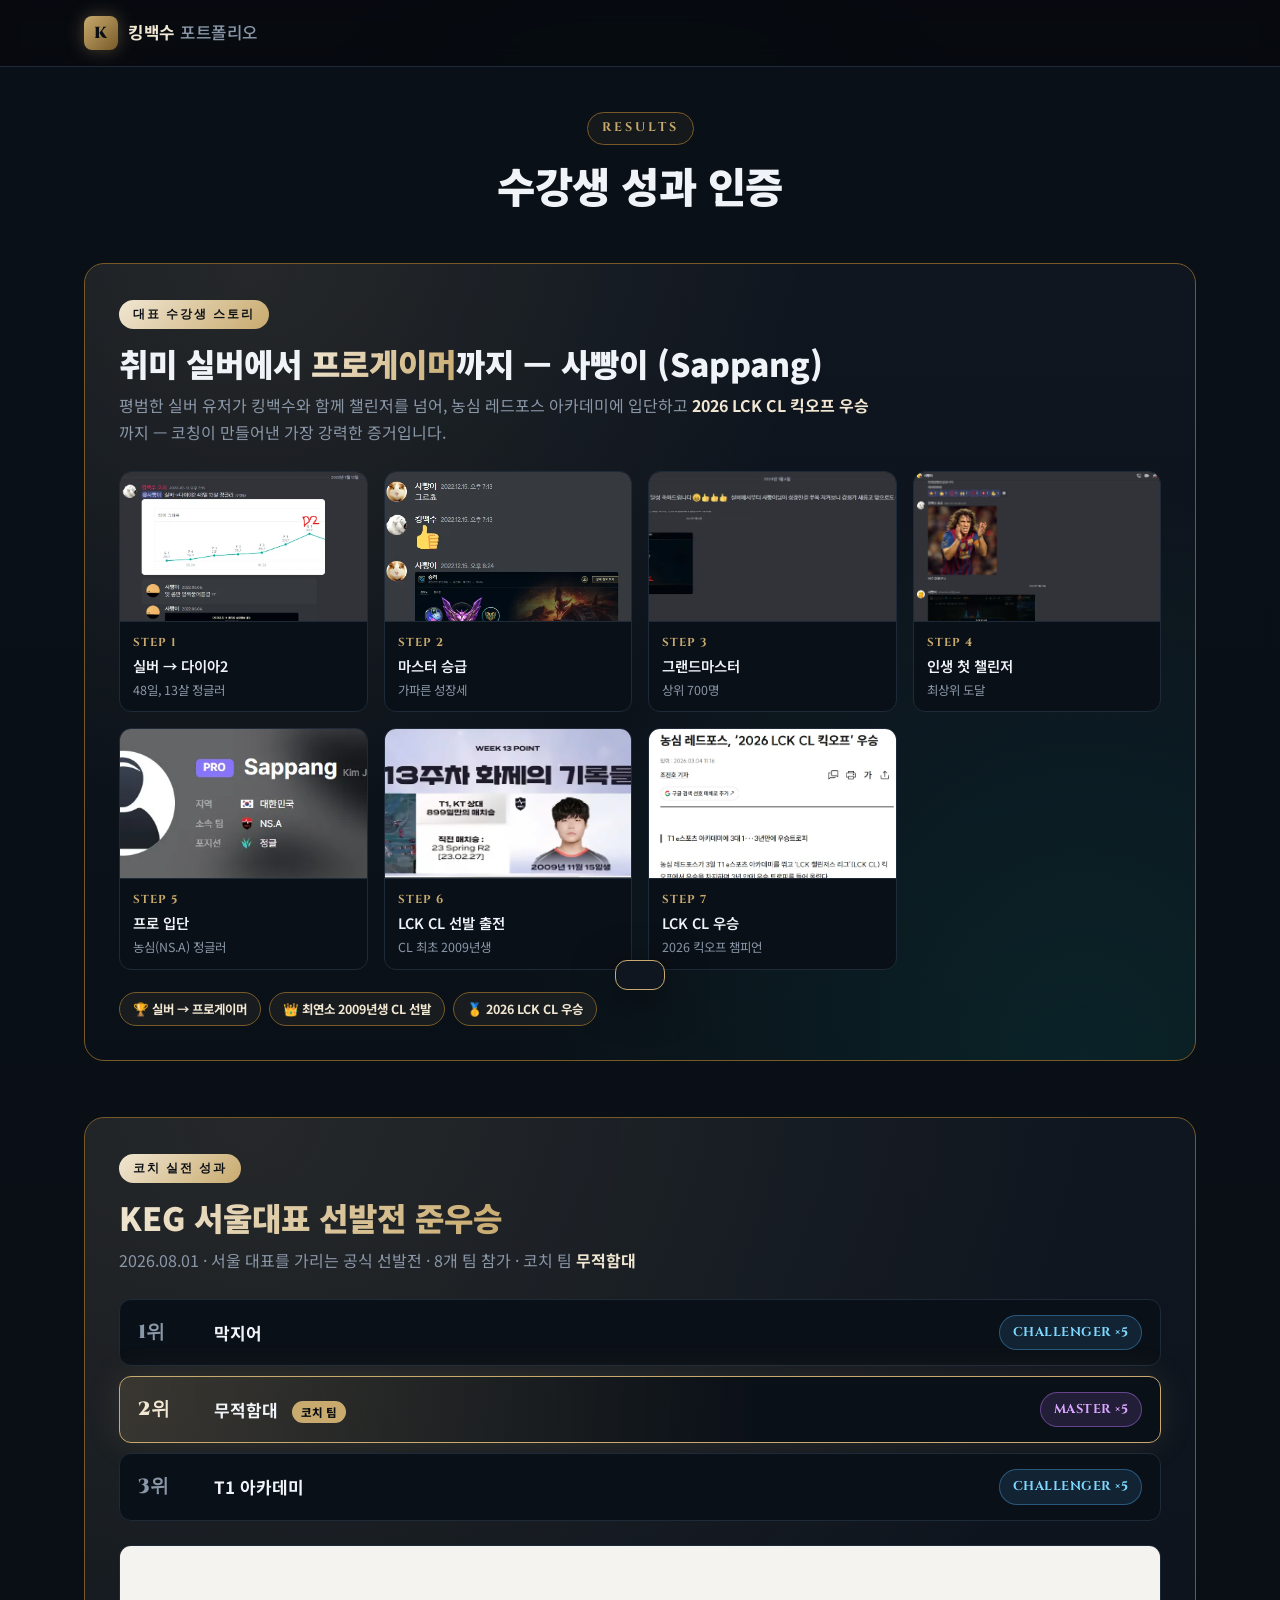
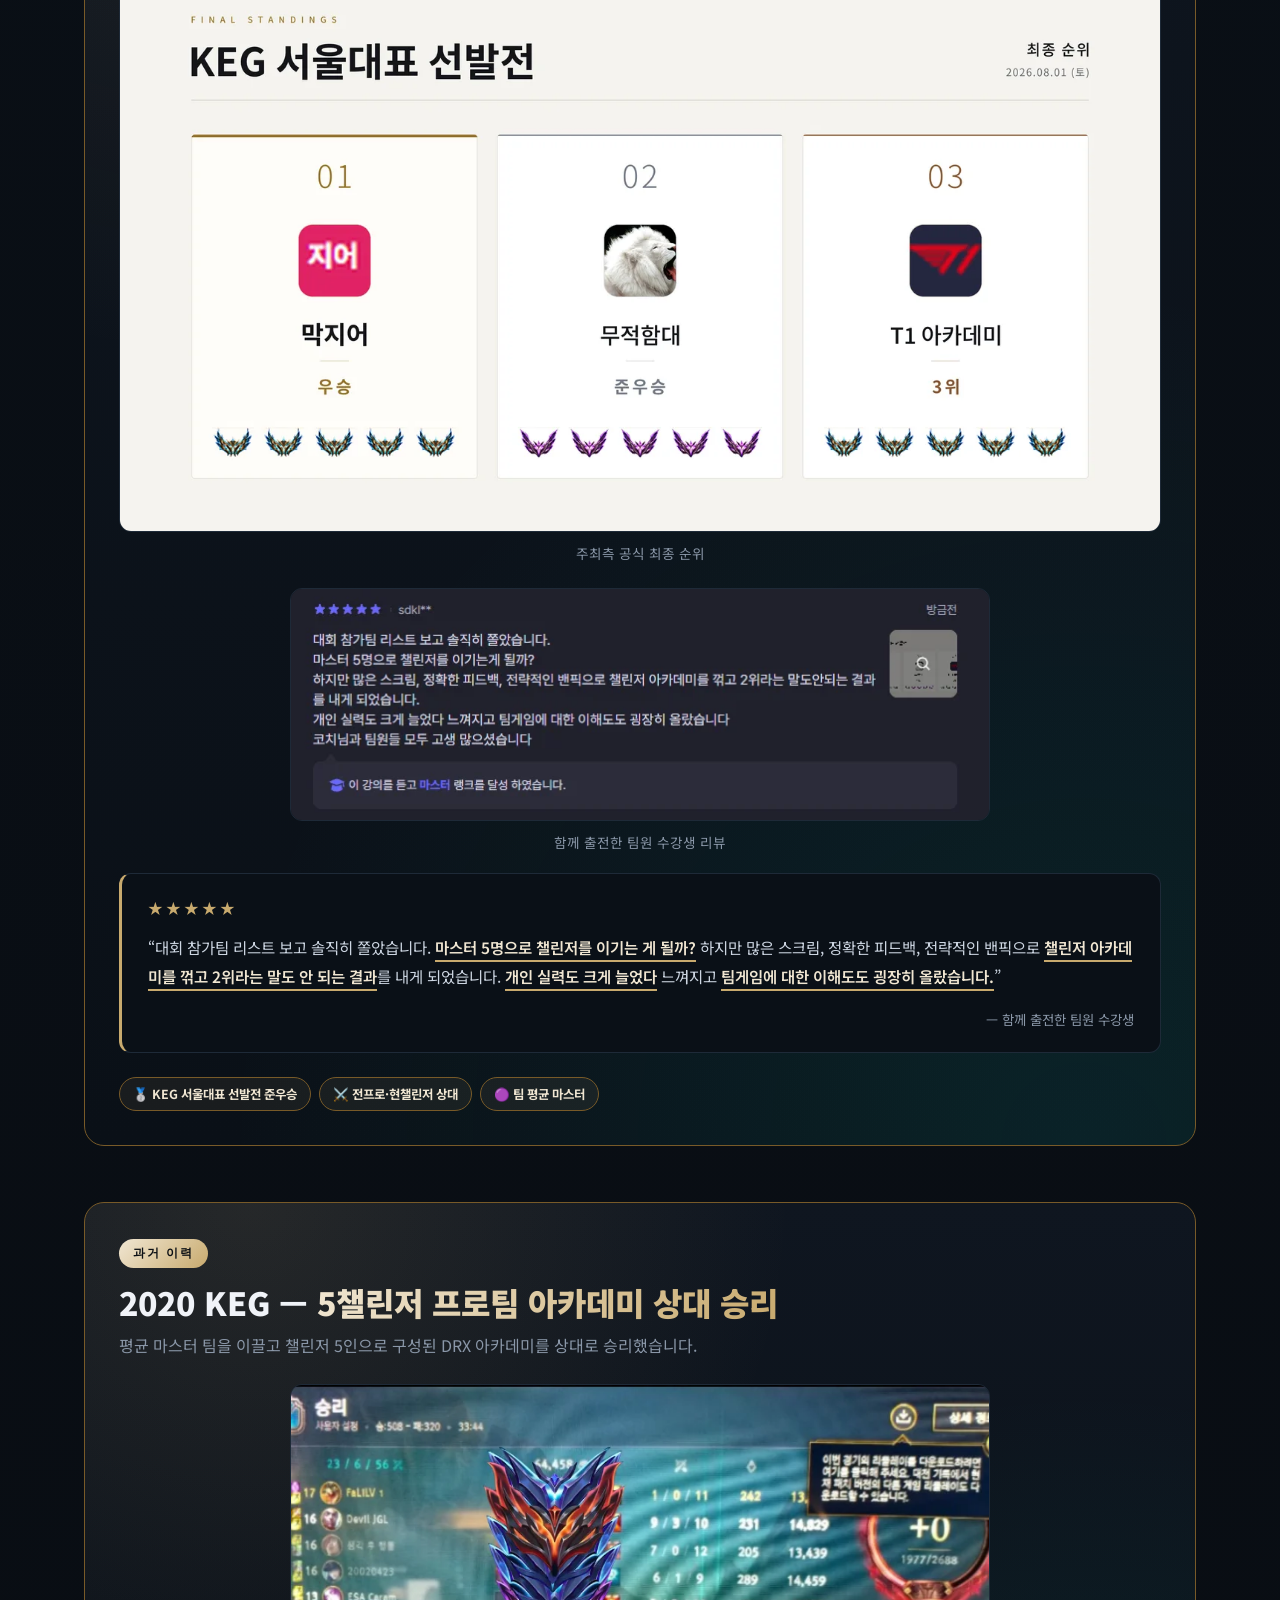
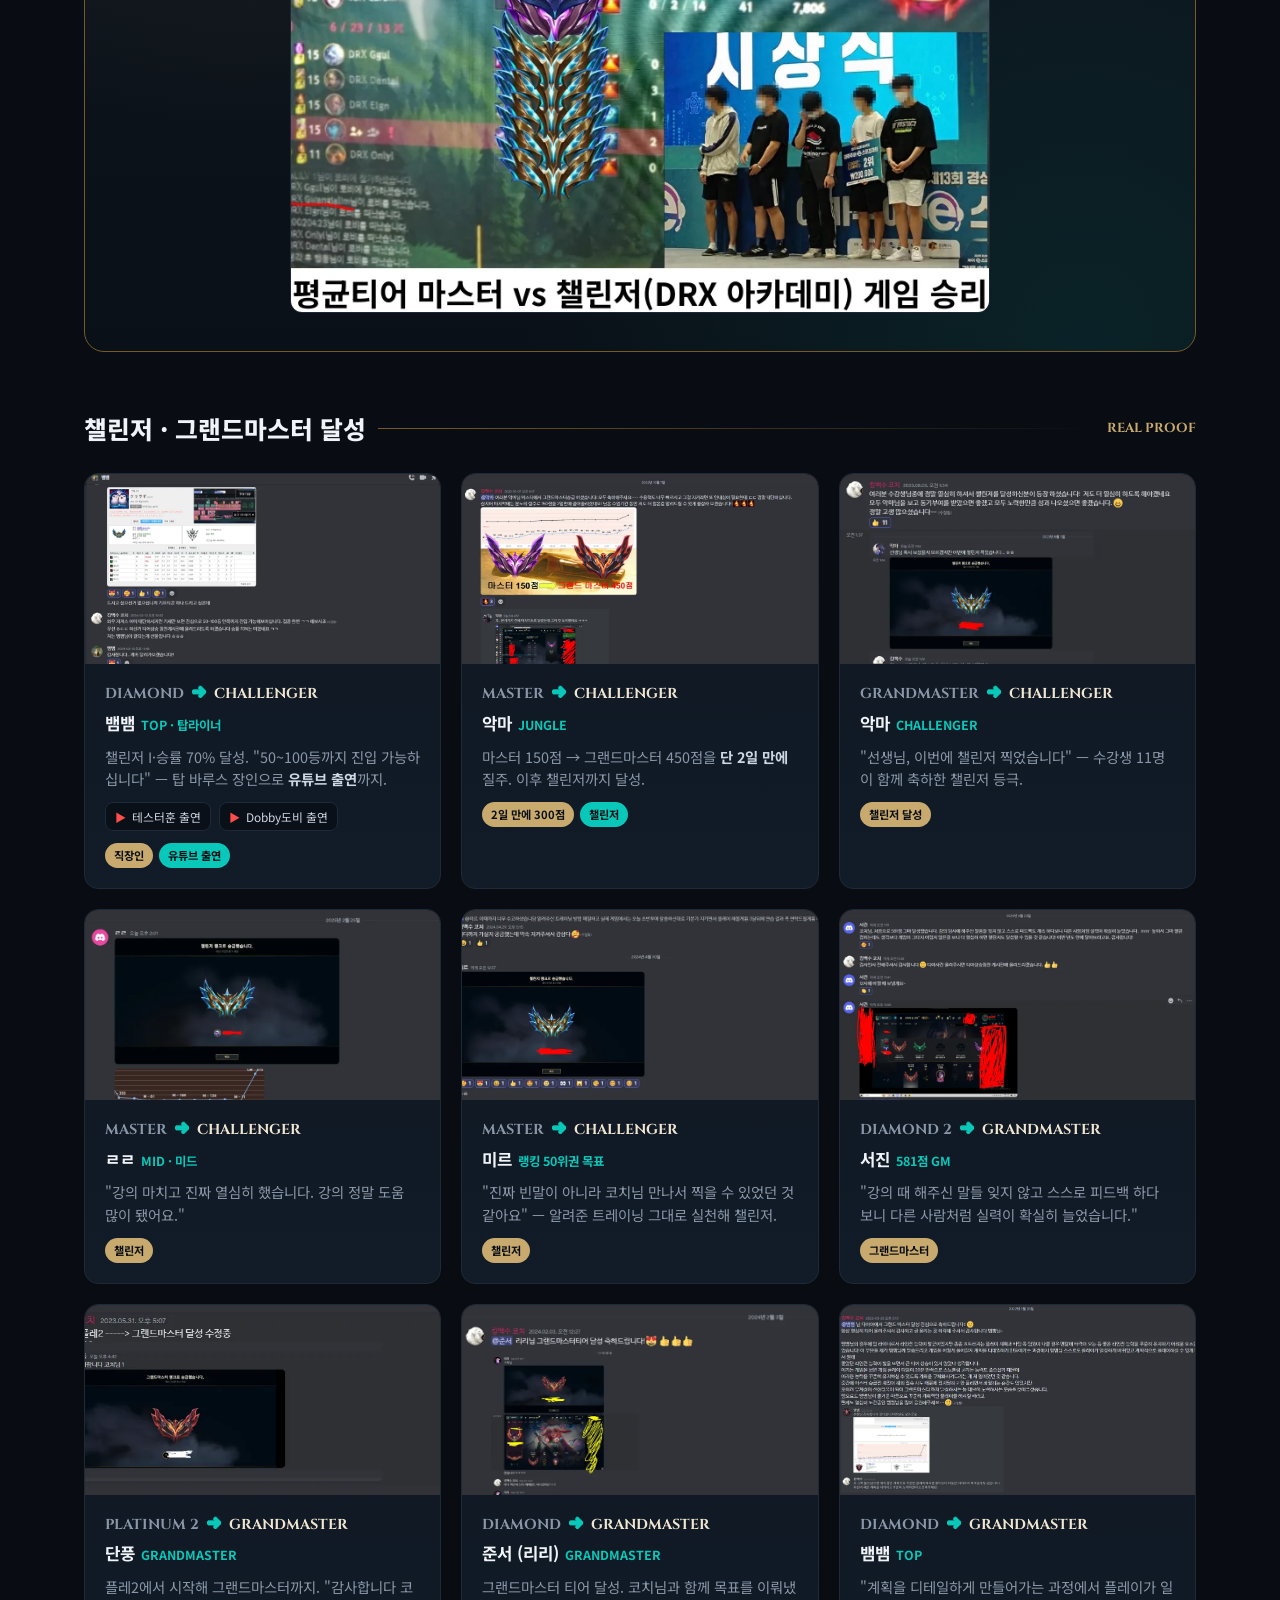
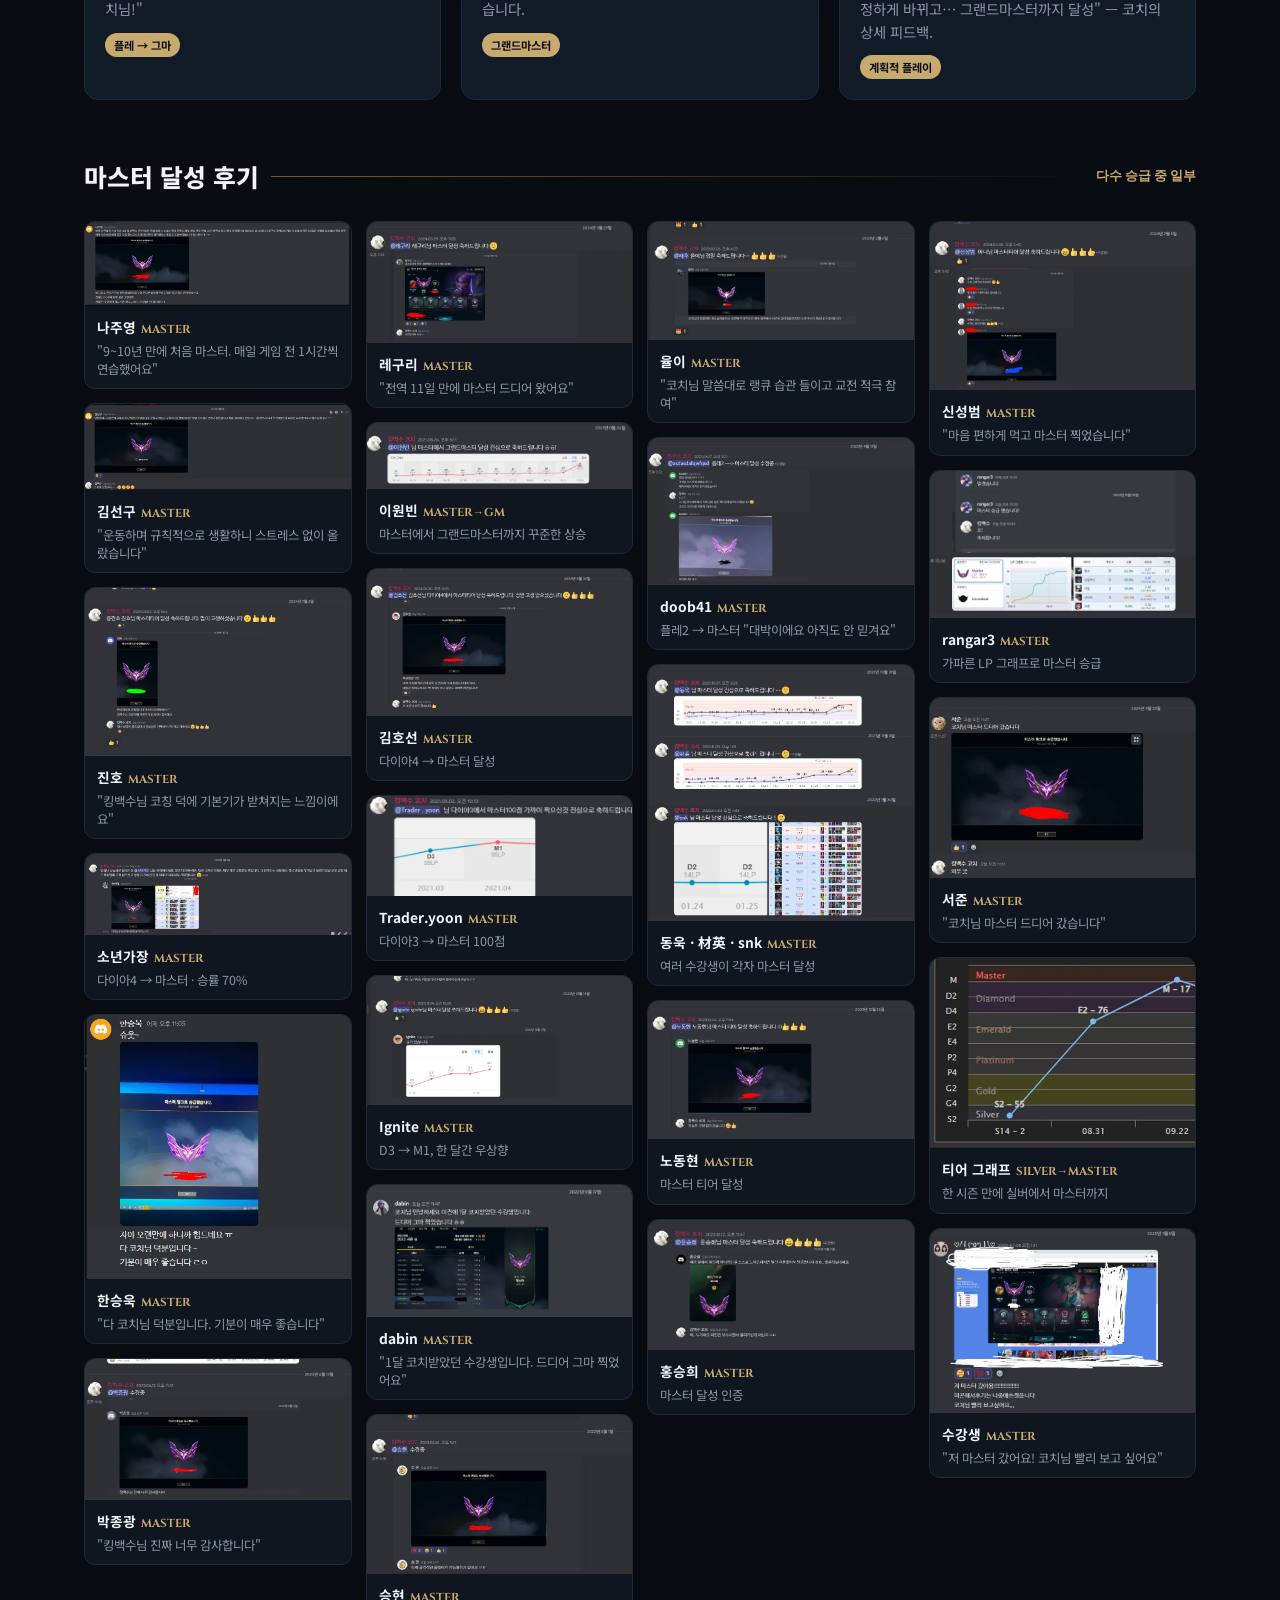
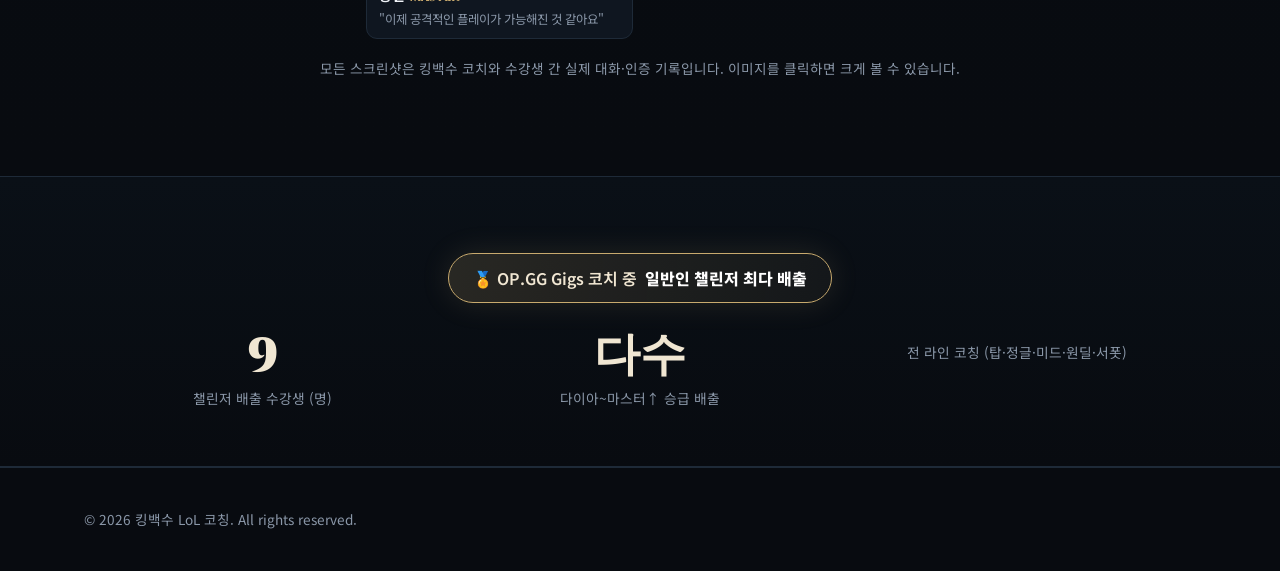
==== commit 8ca5ee8a: "포트폴리오: 리드 문구 제거, 긱스 배지를 성과 숫자와 통합 배치" ====
--- a/portfolio.html
+++ b/portfolio.html
@@ -19,7 +19,7 @@
 <link rel="preconnect" href="https://fonts.googleapis.com" />
 <link rel="preconnect" href="https://fonts.gstatic.com" crossorigin />
 <link href="https://fonts.googleapis.com/css2?family=Cinzel:wght@600;700;900&family=Noto+Sans+KR:wght@400;500;700;900&display=swap" rel="stylesheet" />
-<link rel="stylesheet" href="style.css?v=13" />
+<link rel="stylesheet" href="style.css?v=15" />
 </head>
 <body id="top">
 <div class="bg-fx"></div>
@@ -37,8 +37,6 @@
     <div class="center" style="margin-bottom:52px">
       <span class="eyebrow">Results</span>
       <h1 class="h2">수강생 성과 인증</h1>
-      <p class="lead">말이 아니라 결과로 증명합니다. 킹백수와 함께한 수강생들의 실제 티어 상승 기록과, 코치가 직접 거둔 대회 성적입니다.</p>
-      <div class="claim">🏅 OP.GG Gigs 코치 중 <b>일반인 챌린저 최다 배출</b></div>
     </div>
 
     <!-- ===== 사빵이 SPOTLIGHT ===== -->
@@ -255,6 +253,7 @@
 <!-- STATS (성과 요약) -->
 <div class="stats">
   <div class="wrap">
+    <div class="claim-row"><div class="claim">🏅 OP.GG Gigs 코치 중 <b>일반인 챌린저 최다 배출</b></div></div>
     <div class="stat-grid">
       <div class="stat"><div class="num" data-count="9">0</div><div class="lbl">챌린저 배출 수강생 (명)</div></div>
       <div class="stat"><div class="num">다수</div><div class="lbl">다이아~마스터↑ 승급 배출</div></div>
@@ -272,6 +271,6 @@
 
 <div class="toast" id="toast"></div>
 
-<script src="script.js?v=13"></script>
+<script src="script.js?v=15"></script>
 </body>
 </html>
--- a/style.css
+++ b/style.css
@@ -391,6 +391,9 @@
   box-shadow:0 0 30px rgba(200,170,110,.14)}
 .claim b{color:#fff;font-weight:800}
 @media(max-width:600px){.claim{font-size:.9rem;padding:10px 18px}}
+
+/* 긱스 실적 — 성과 숫자와 한 덩어리로 (포트폴리오) */
+.claim-row{text-align:center;margin-bottom:30px}
 
 /* 폭 제한 대표 이미지 */
 .spot-hero.narrow img{max-width:700px;margin-left:auto;margin-right:auto}
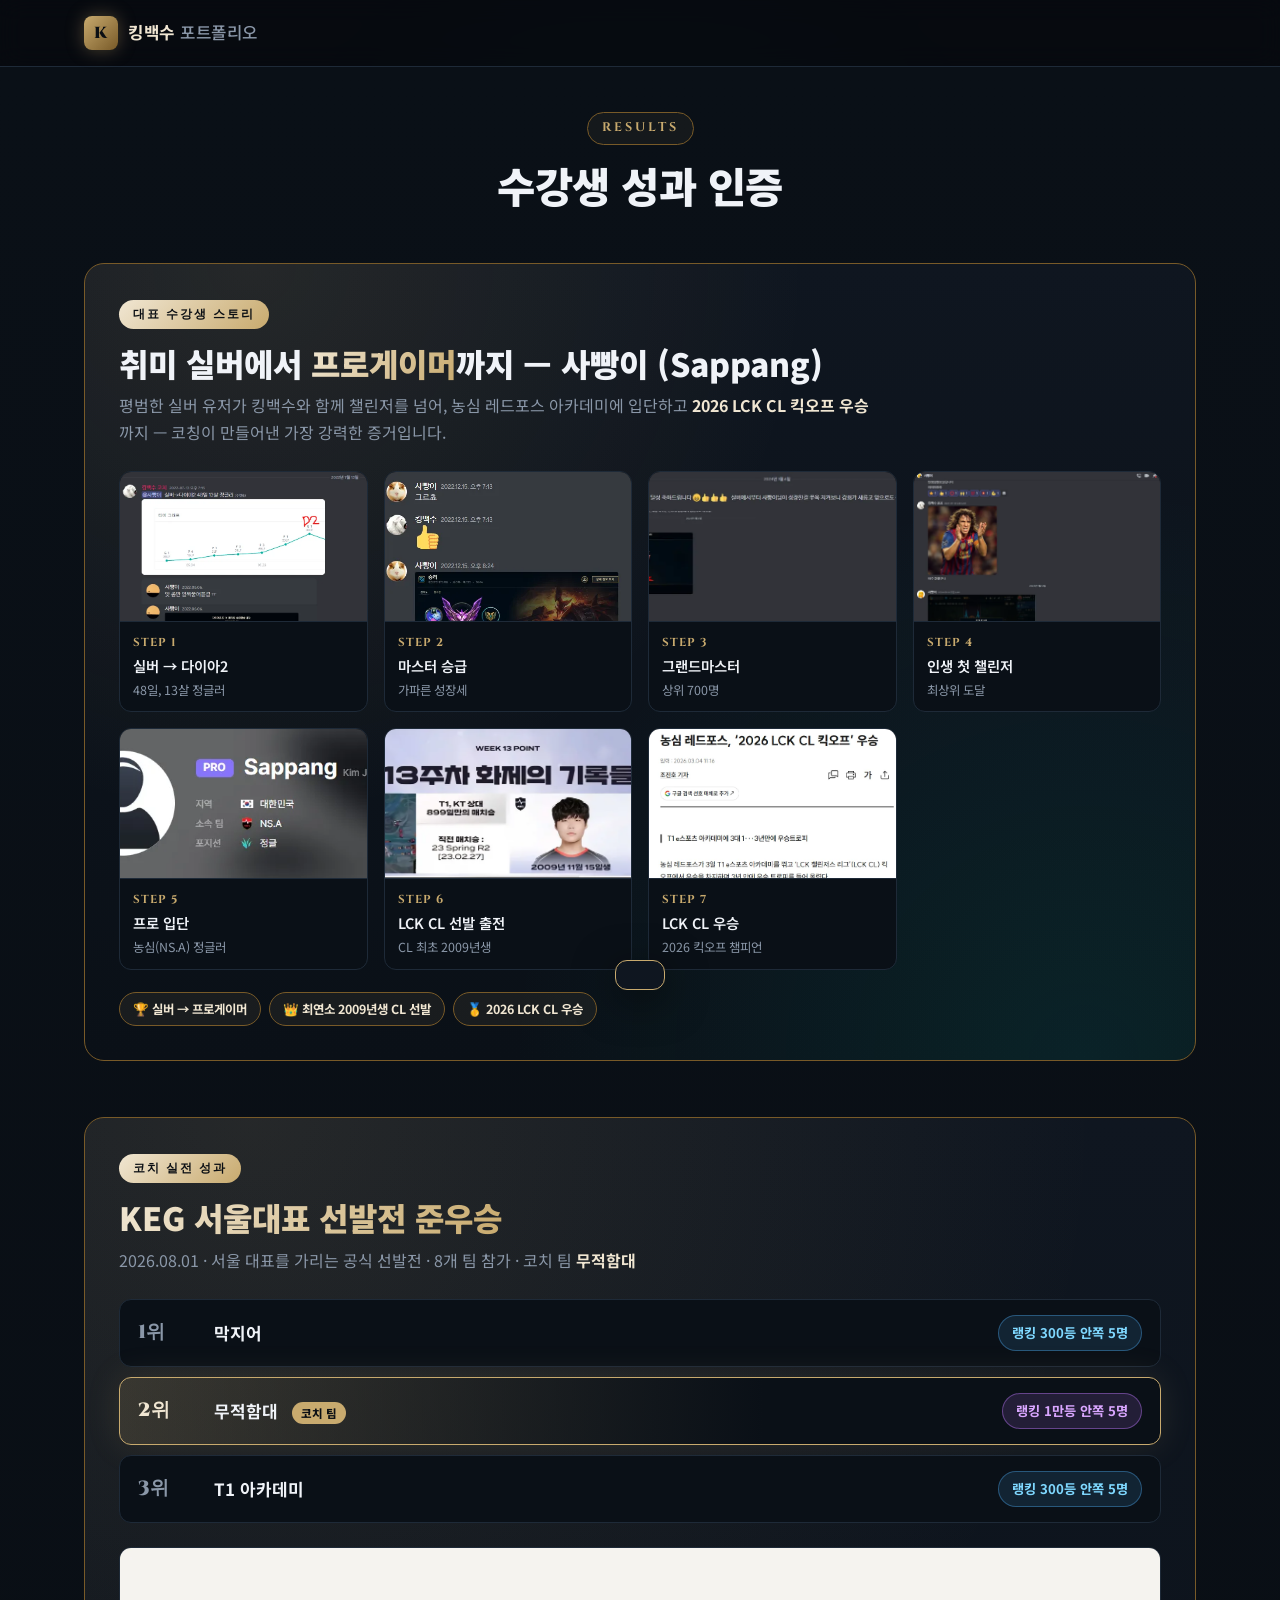
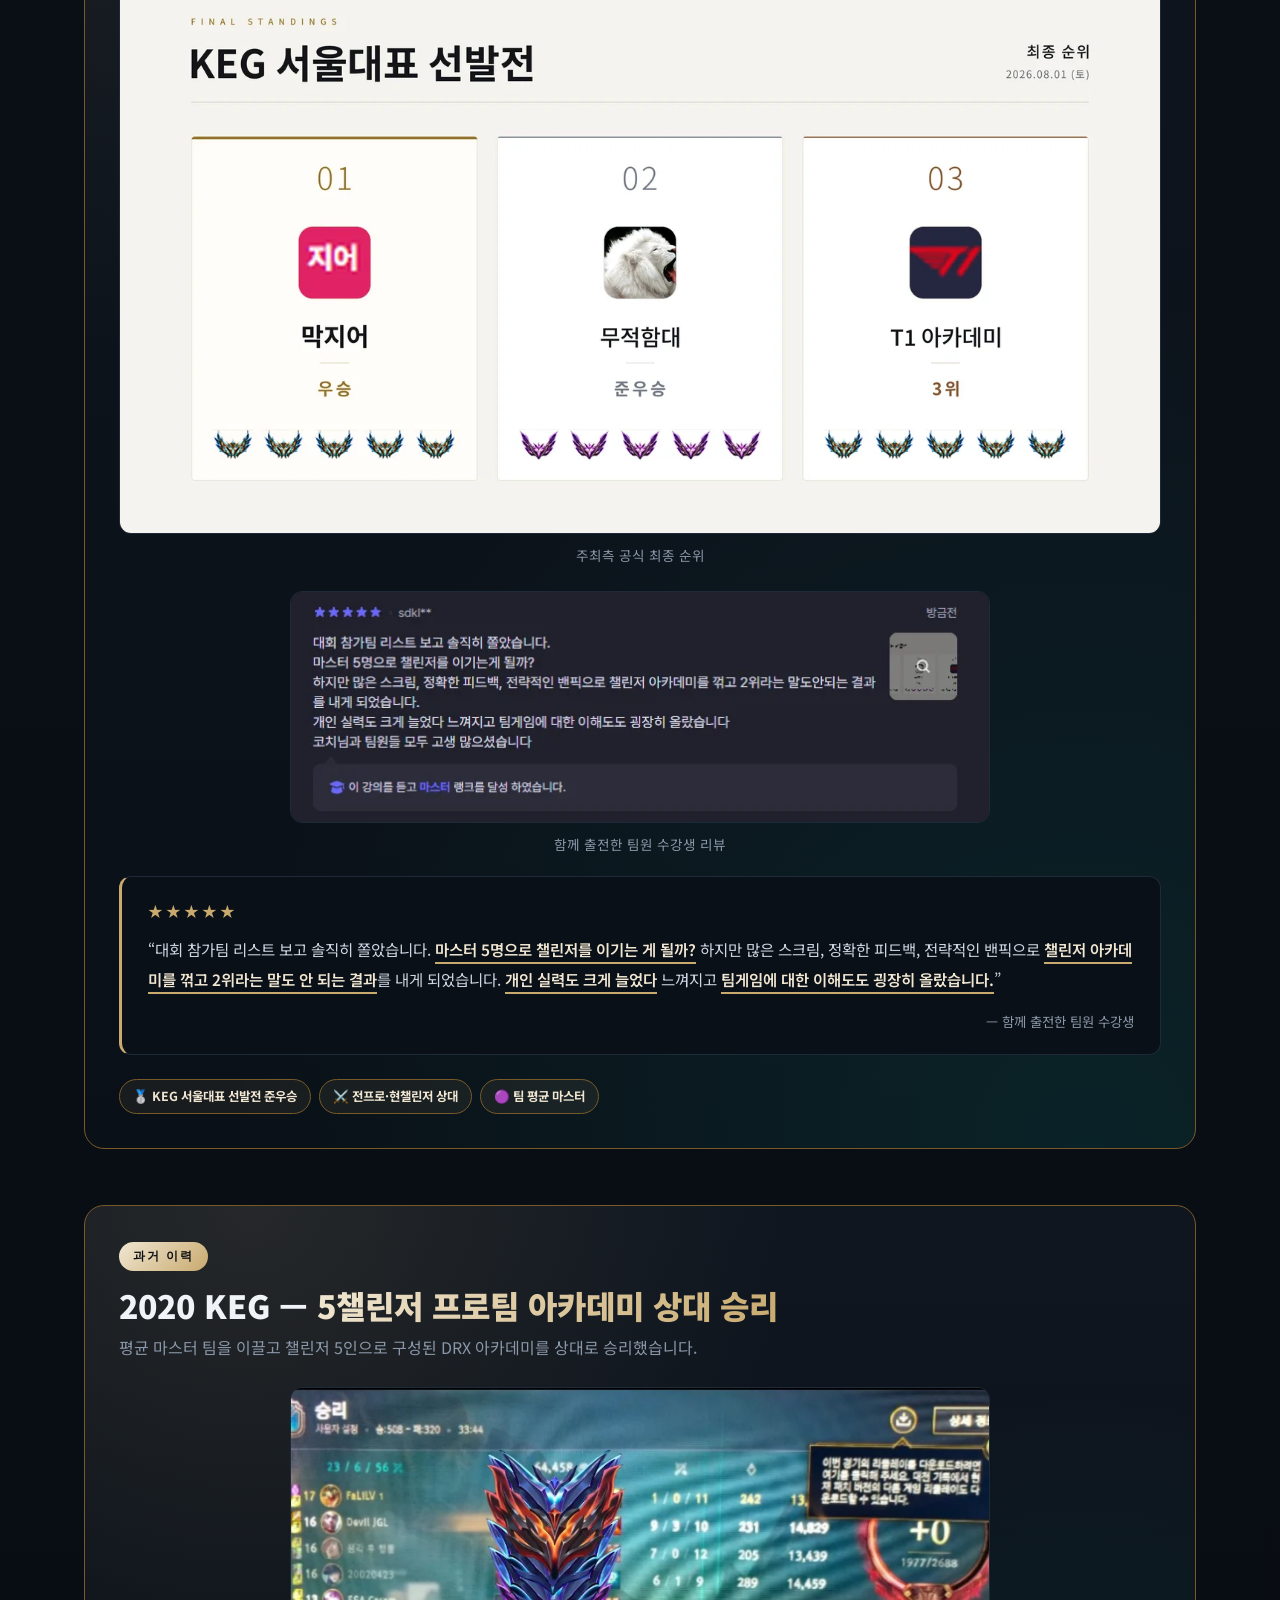
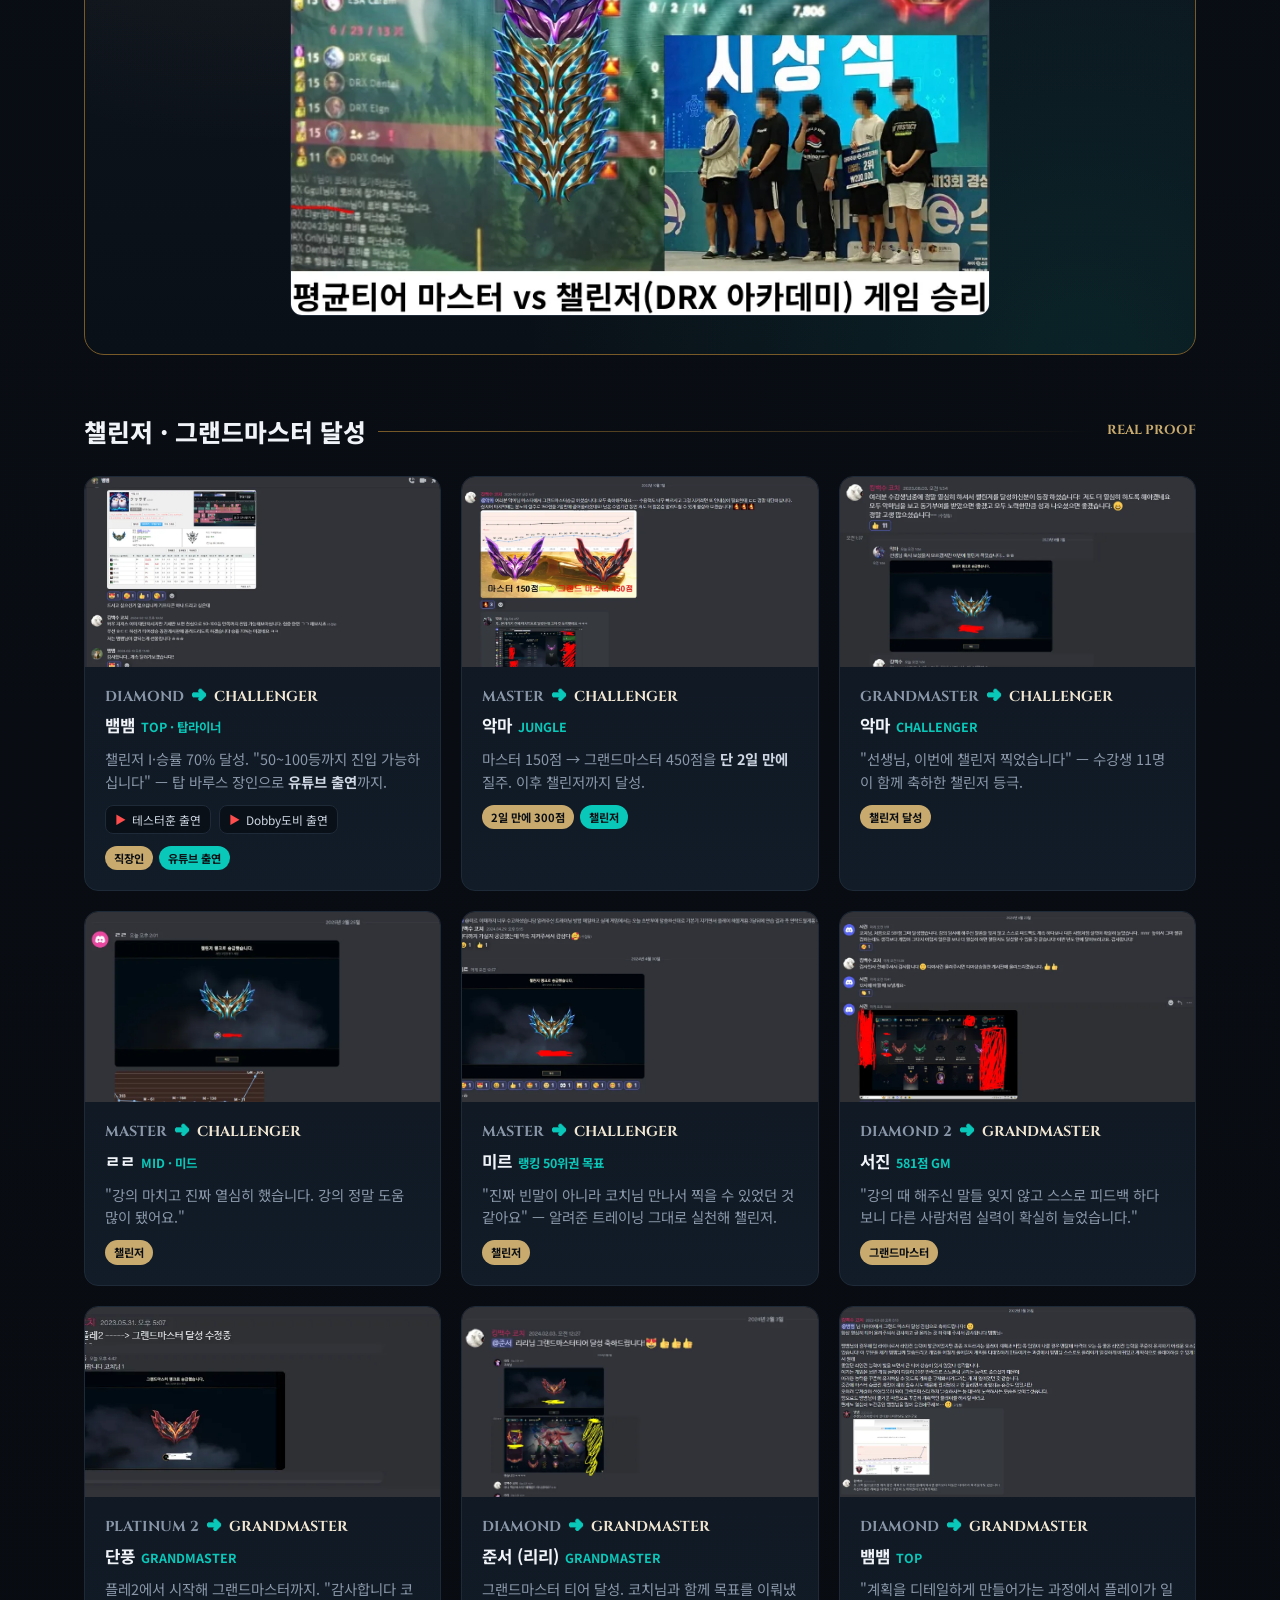
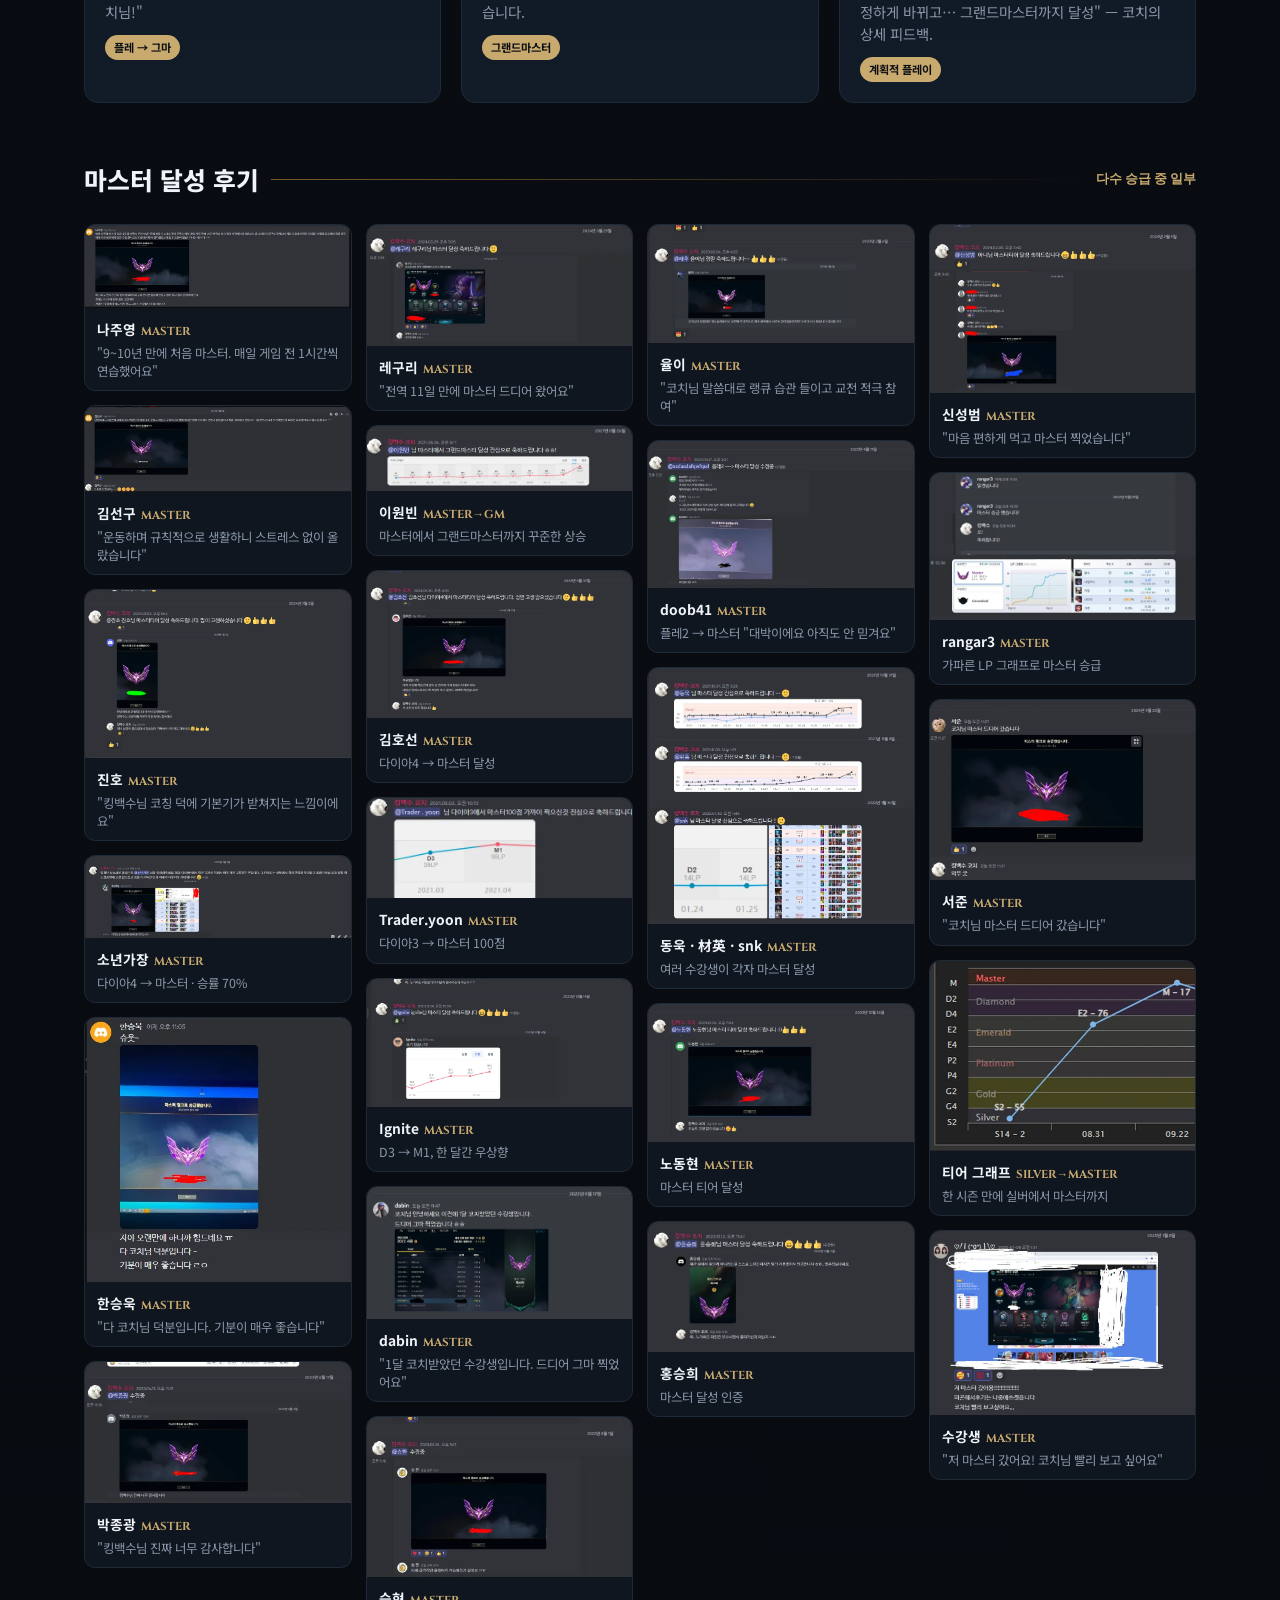
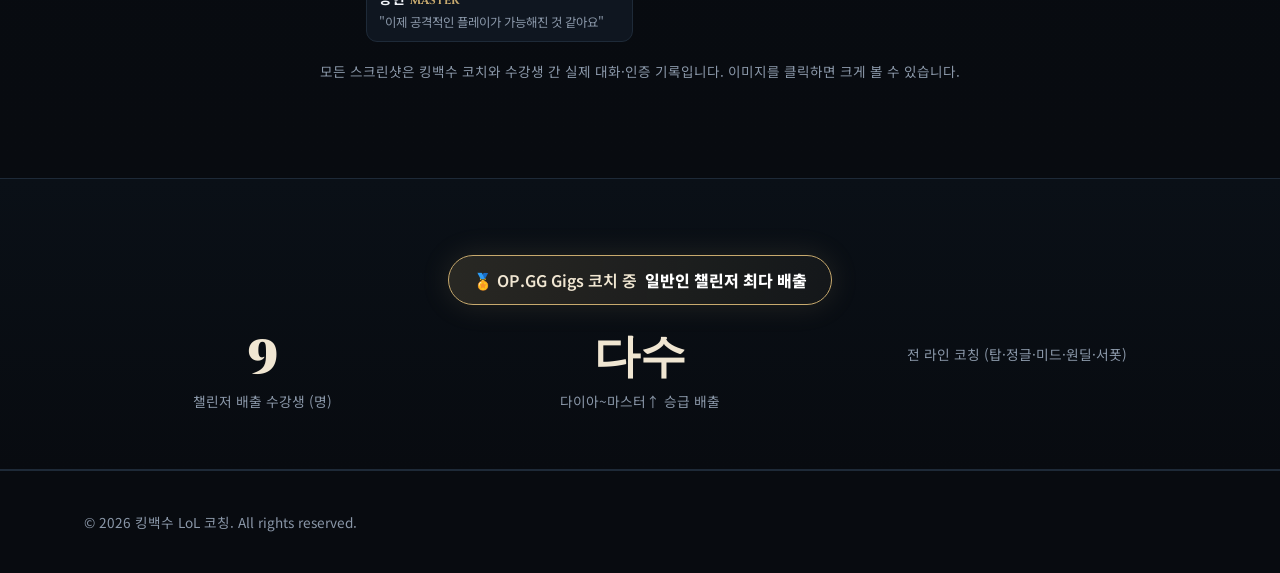
==== commit 7a17c819: "코칭 사이트: 가격·문의 등 성과 아래 섹션 전체 삭제, 티어를 랭킹 등수 표기로 변경" ====
--- a/portfolio.html
+++ b/portfolio.html
@@ -19,7 +19,7 @@
 <link rel="preconnect" href="https://fonts.googleapis.com" />
 <link rel="preconnect" href="https://fonts.gstatic.com" crossorigin />
 <link href="https://fonts.googleapis.com/css2?family=Cinzel:wght@600;700;900&family=Noto+Sans+KR:wght@400;500;700;900&display=swap" rel="stylesheet" />
-<link rel="stylesheet" href="style.css?v=15" />
+<link rel="stylesheet" href="style.css?v=16" />
 </head>
 <body id="top">
 <div class="bg-fx"></div>
@@ -70,17 +70,17 @@
         <div class="rc-row">
           <span class="rc-pos">1위</span>
           <span class="rc-team">막지어</span>
-          <span class="rc-tier chal">CHALLENGER ×5</span>
+          <span class="rc-tier chal">랭킹 300등 안쪽 5명</span>
         </div>
         <div class="rc-row us">
           <span class="rc-pos">2위</span>
           <span class="rc-team">무적함대 <em>코치 팀</em></span>
-          <span class="rc-tier mast">MASTER ×5</span>
+          <span class="rc-tier mast">랭킹 1만등 안쪽 5명</span>
         </div>
         <div class="rc-row">
           <span class="rc-pos">3위</span>
           <span class="rc-team">T1 아카데미</span>
-          <span class="rc-tier chal">CHALLENGER ×5</span>
+          <span class="rc-tier chal">랭킹 300등 안쪽 5명</span>
         </div>
       </div>
 
@@ -271,6 +271,6 @@
 
 <div class="toast" id="toast"></div>
 
-<script src="script.js?v=15"></script>
+<script src="script.js?v=16"></script>
 </body>
 </html>
--- a/style.css
+++ b/style.css
@@ -373,7 +373,7 @@
 .rc-team{color:var(--white);font-weight:700;font-size:1.06rem}
 .rc-team em{font-style:normal;font-size:.72rem;color:#0b0f14;background:var(--gold);
   padding:3px 9px;border-radius:12px;margin-left:9px;font-weight:800;vertical-align:middle}
-.rc-tier{font-family:'Cinzel',serif;font-size:.8rem;font-weight:700;letter-spacing:.5px;
+.rc-tier{font-size:.83rem;font-weight:700;letter-spacing:0;
   padding:6px 13px;border-radius:20px;white-space:nowrap}
 .rc-tier.chal{color:#7fd8ff;background:rgba(80,180,255,.12);border:1px solid rgba(80,180,255,.36)}
 .rc-tier.mast{color:#d9a6ff;background:rgba(190,120,255,.14);border:1px solid rgba(190,120,255,.42)}
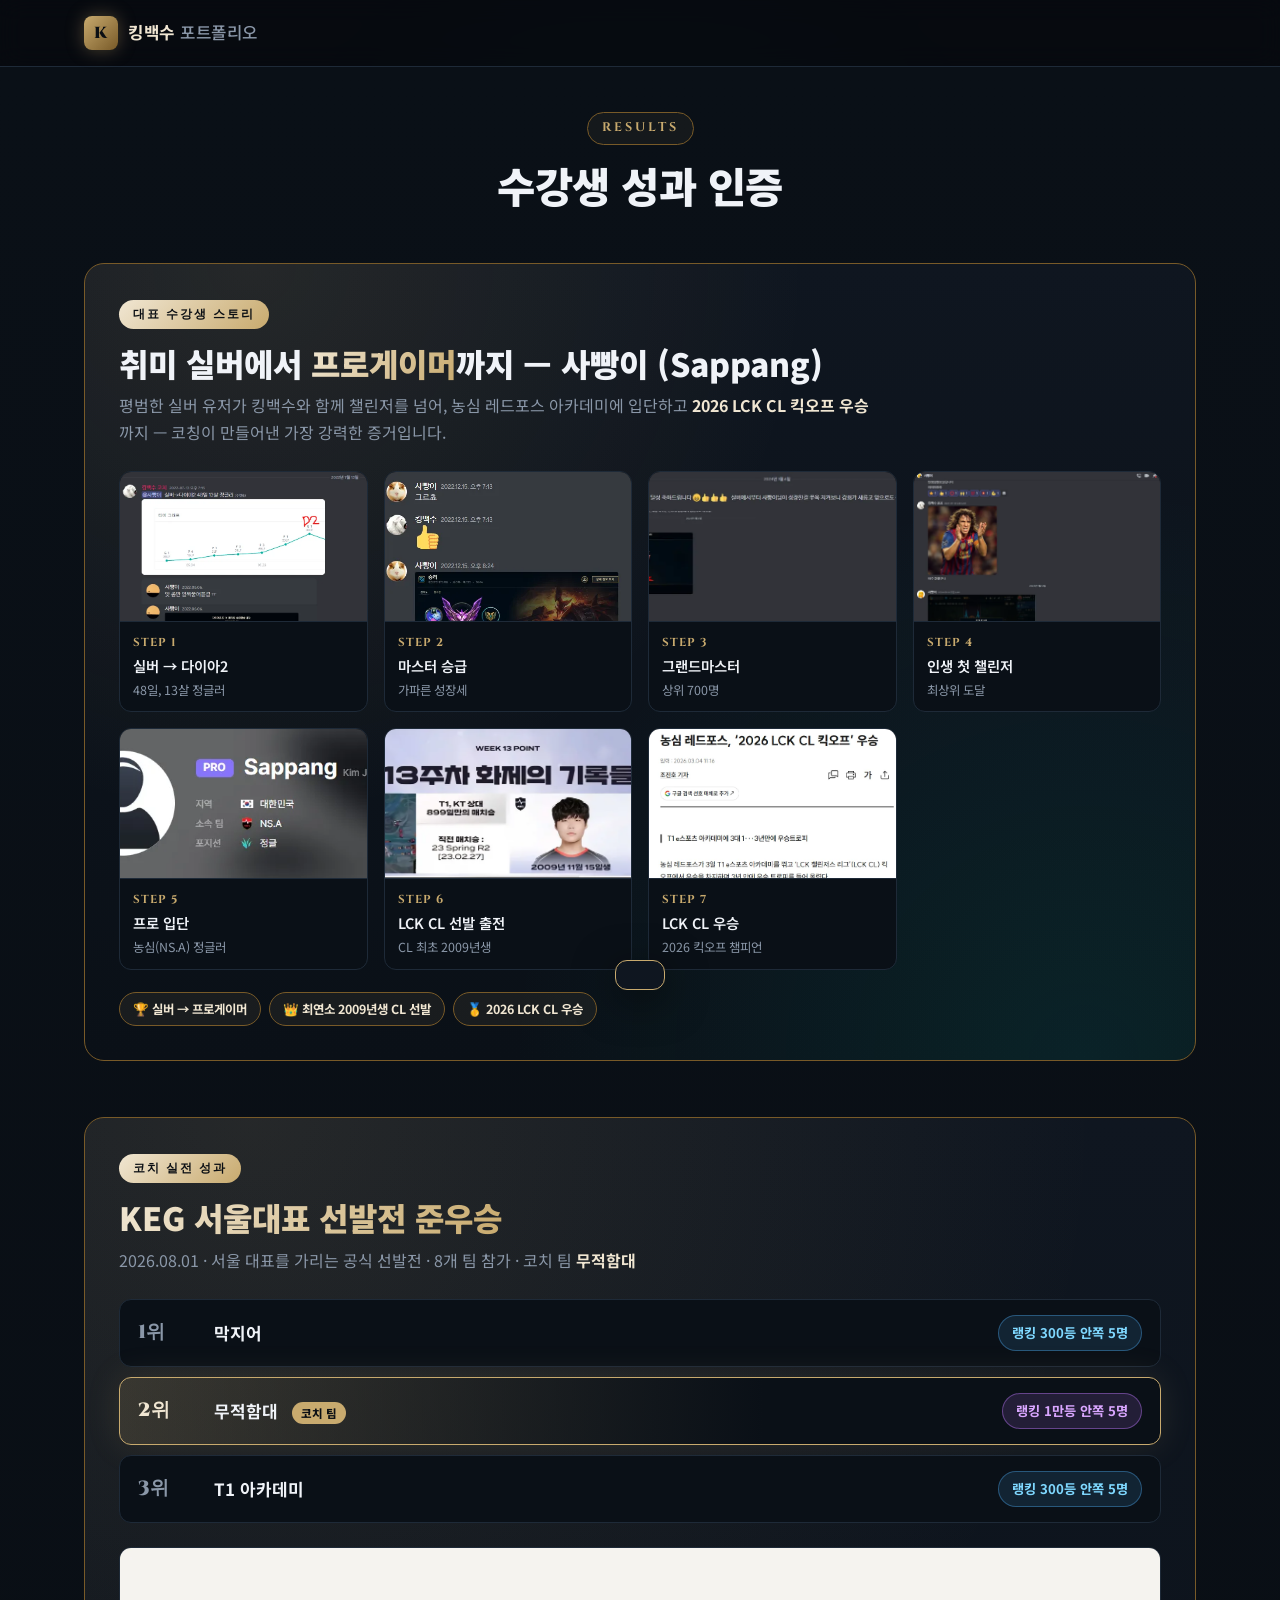
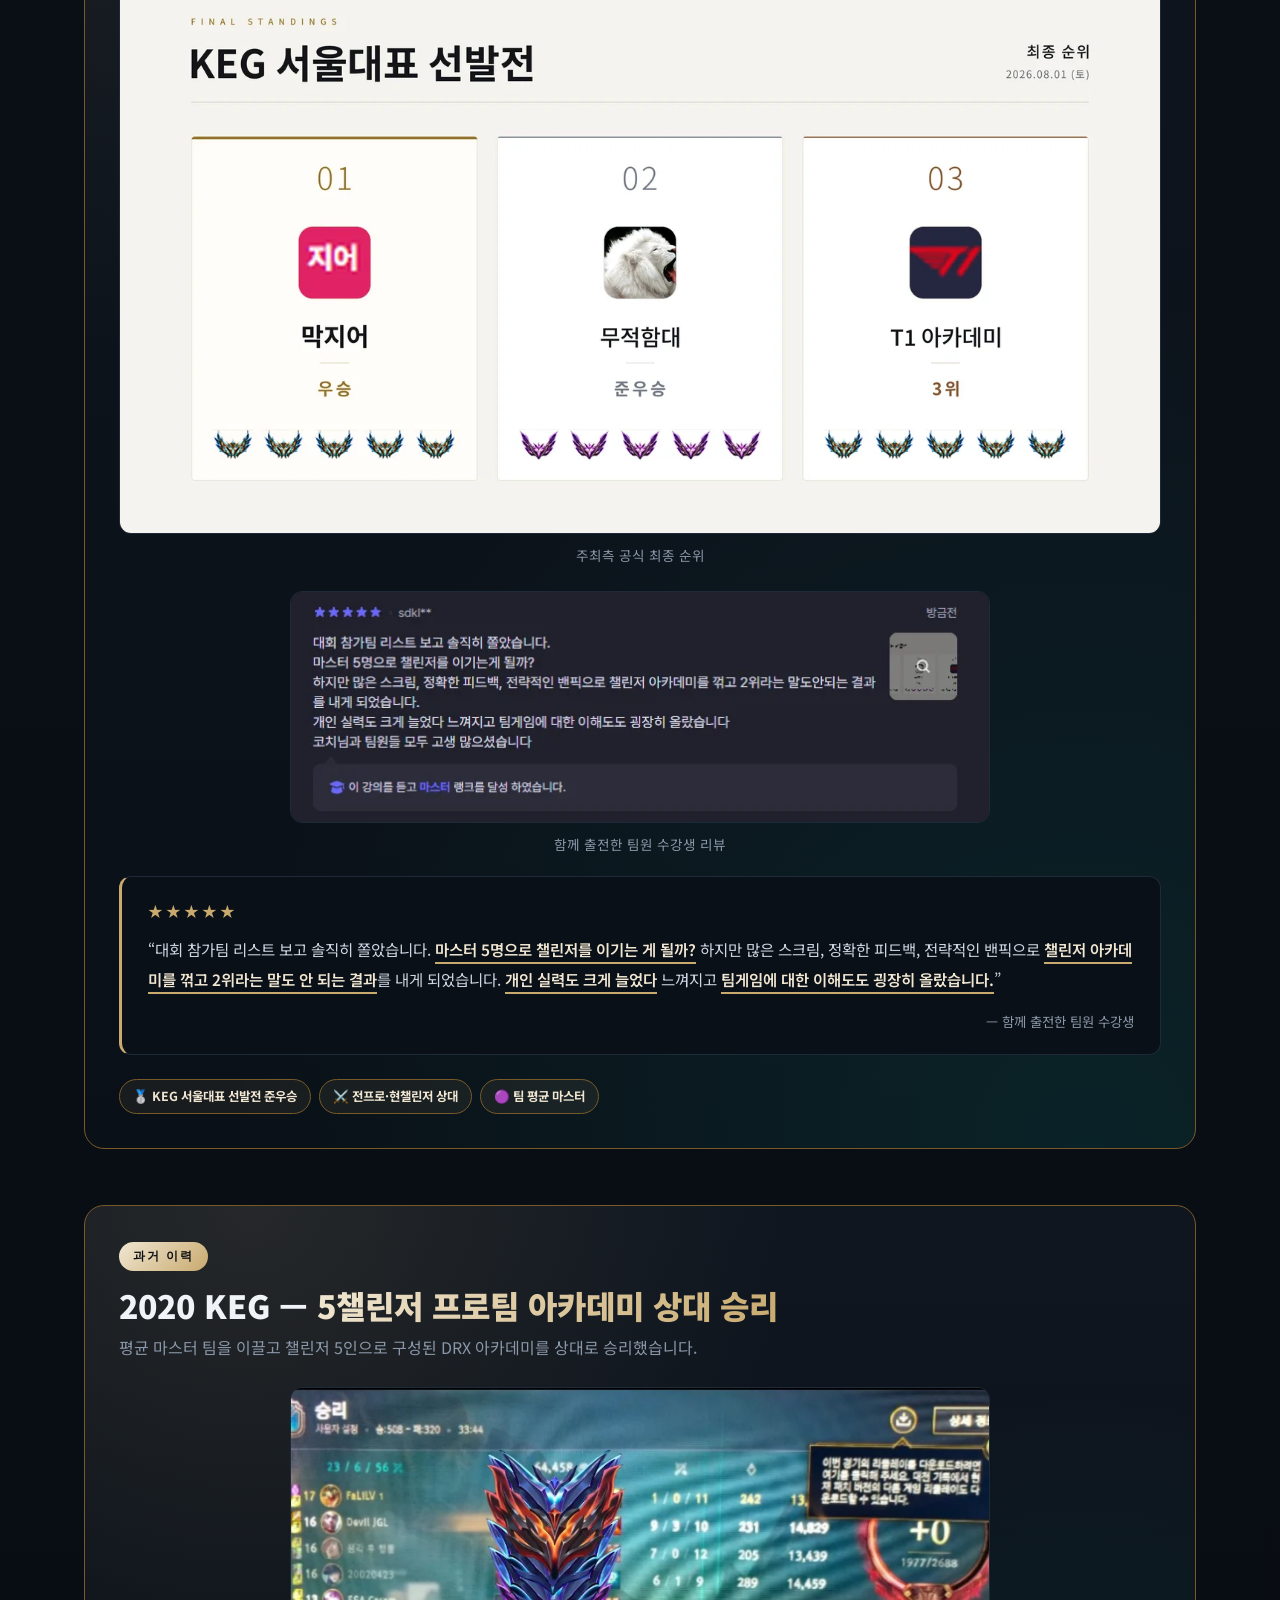
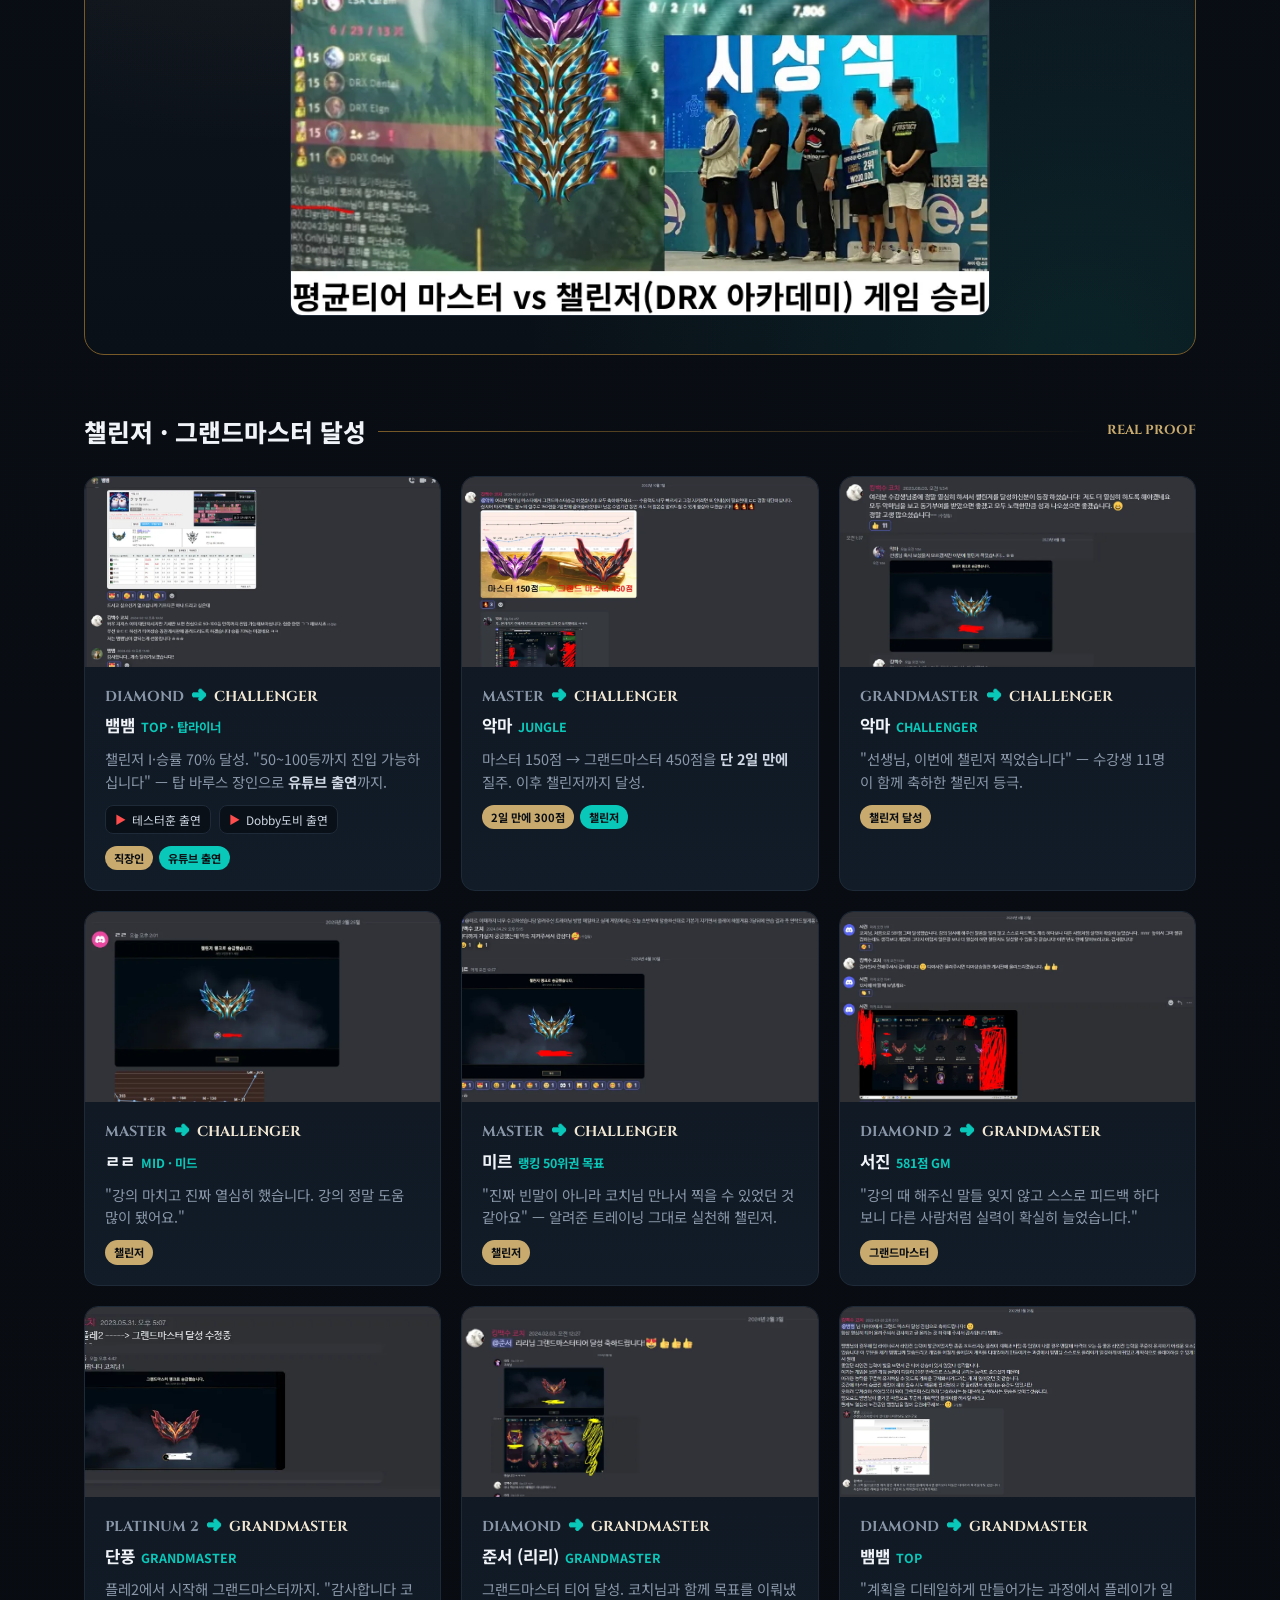
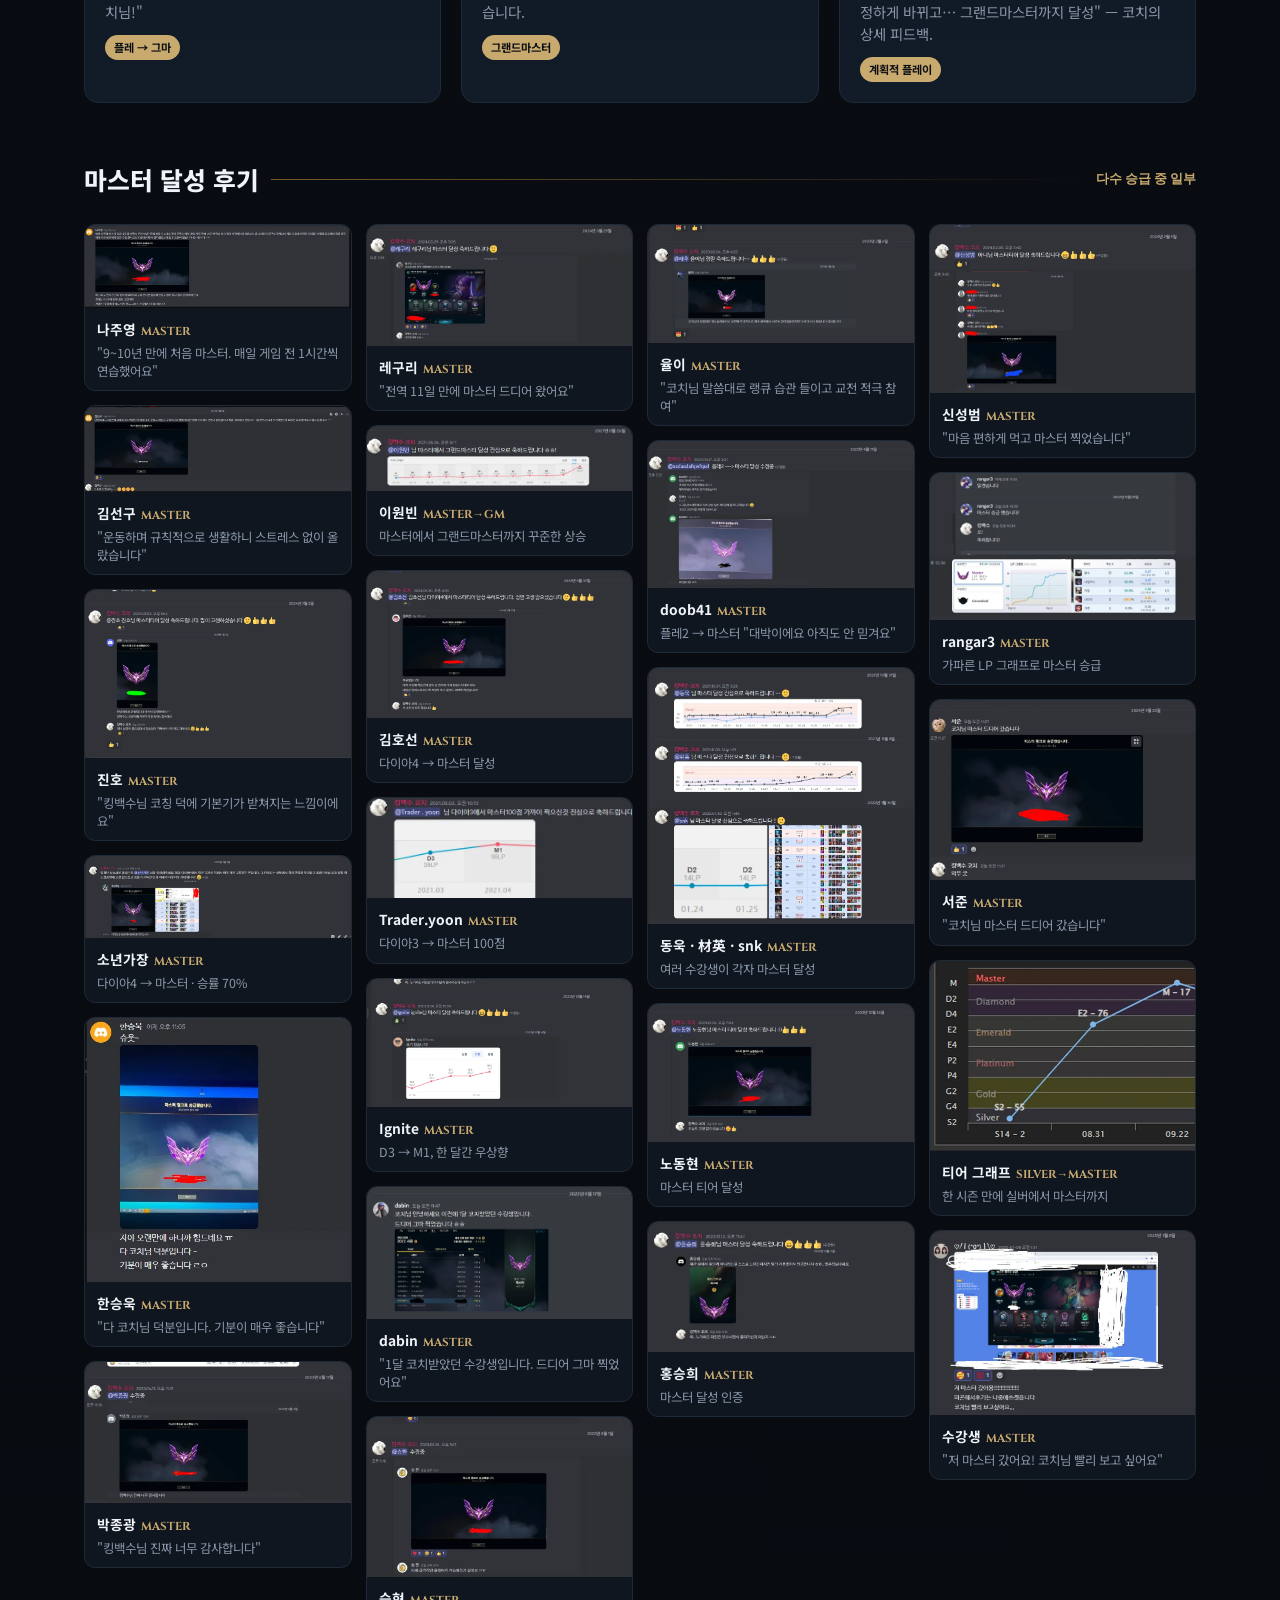
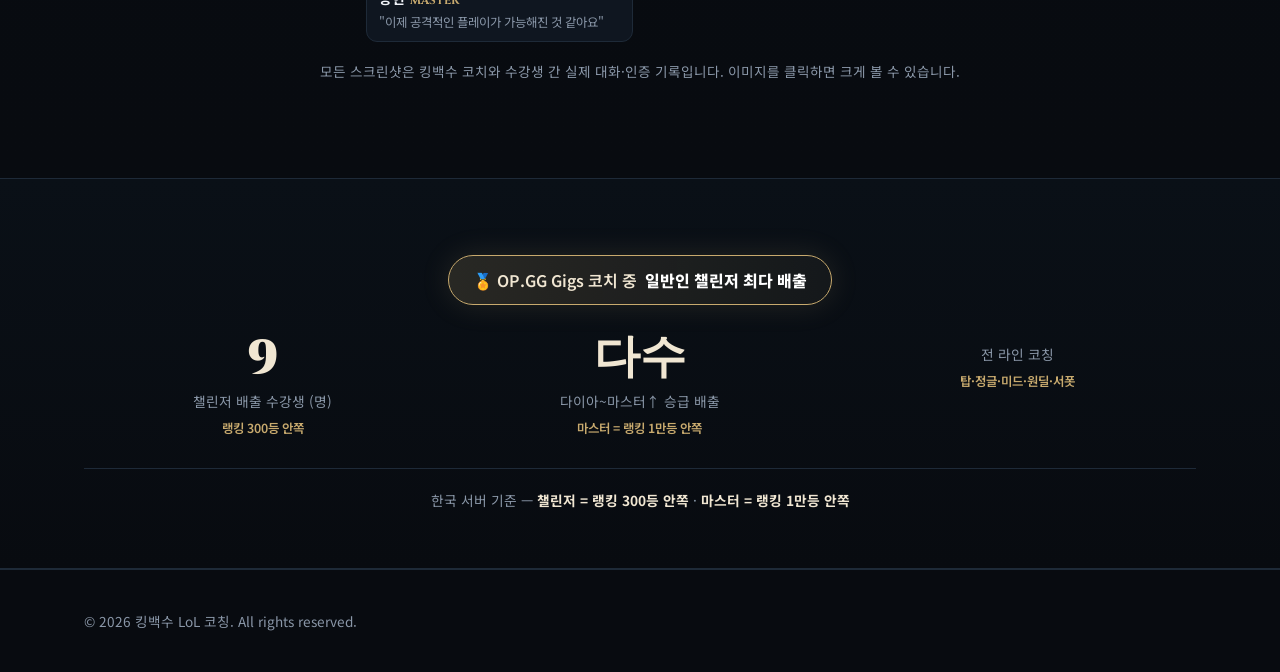
==== commit 7dd7e6ba: "성과 숫자에 랭킹 등수 병기 + 티어 기준선 한 줄 추가" ====
--- a/portfolio.html
+++ b/portfolio.html
@@ -19,7 +19,7 @@
 <link rel="preconnect" href="https://fonts.googleapis.com" />
 <link rel="preconnect" href="https://fonts.gstatic.com" crossorigin />
 <link href="https://fonts.googleapis.com/css2?family=Cinzel:wght@600;700;900&family=Noto+Sans+KR:wght@400;500;700;900&display=swap" rel="stylesheet" />
-<link rel="stylesheet" href="style.css?v=16" />
+<link rel="stylesheet" href="style.css?v=17" />
 </head>
 <body id="top">
 <div class="bg-fx"></div>
@@ -255,10 +255,11 @@
   <div class="wrap">
     <div class="claim-row"><div class="claim">🏅 OP.GG Gigs 코치 중 <b>일반인 챌린저 최다 배출</b></div></div>
     <div class="stat-grid">
-      <div class="stat"><div class="num" data-count="9">0</div><div class="lbl">챌린저 배출 수강생 (명)</div></div>
-      <div class="stat"><div class="num">다수</div><div class="lbl">다이아~마스터↑ 승급 배출</div></div>
-      <div class="stat"><div class="num" data-count="5"><span class="plus"></span></div><div class="lbl">전 라인 코칭 (탑·정글·미드·원딜·서폿)</div></div>
-    </div>
+      <div class="stat"><div class="num" data-count="9">0</div><div class="lbl">챌린저 배출 수강생 (명)</div><div class="sub">랭킹 300등 안쪽</div></div>
+      <div class="stat"><div class="num">다수</div><div class="lbl">다이아~마스터↑ 승급 배출</div><div class="sub">마스터 = 랭킹 1만등 안쪽</div></div>
+      <div class="stat"><div class="num" data-count="5"><span class="plus"></span></div><div class="lbl">전 라인 코칭</div><div class="sub">탑·정글·미드·원딜·서폿</div></div>
+    </div>
+    <p class="tier-note">한국 서버 기준 — <b>챌린저 = 랭킹 300등 안쪽</b> · <b>마스터 = 랭킹 1만등 안쪽</b></p>
   </div>
 </div>
 
@@ -271,6 +272,6 @@
 
 <div class="toast" id="toast"></div>
 
-<script src="script.js?v=16"></script>
+<script src="script.js?v=17"></script>
 </body>
 </html>
--- a/style.css
+++ b/style.css
@@ -132,6 +132,11 @@
 .stat .num{font-family:'Cinzel',serif;font-size:clamp(2rem,4vw,2.9rem);font-weight:900;color:var(--gold-bright);line-height:1}
 .stat .num .plus{color:var(--gold);font-size:.7em}
 .stat .lbl{color:var(--text-dim);font-size:.86rem;margin-top:8px}
+.stat .sub{color:var(--gold);font-size:.78rem;font-weight:600;margin-top:5px}
+/* 티어 기준선 — 페이지 전체의 티어 표기를 한 번에 해석 */
+.tier-note{margin-top:30px;text-align:center;color:var(--text-dim);font-size:.86rem;
+  border-top:1px solid var(--line);padding-top:20px}
+.tier-note b{color:var(--gold-bright);font-weight:700}
 @media(max-width:820px){.stat-grid{grid-template-columns:repeat(2,1fr);gap:30px 20px}
   .stat:last-child{grid-column:1/-1}}
 
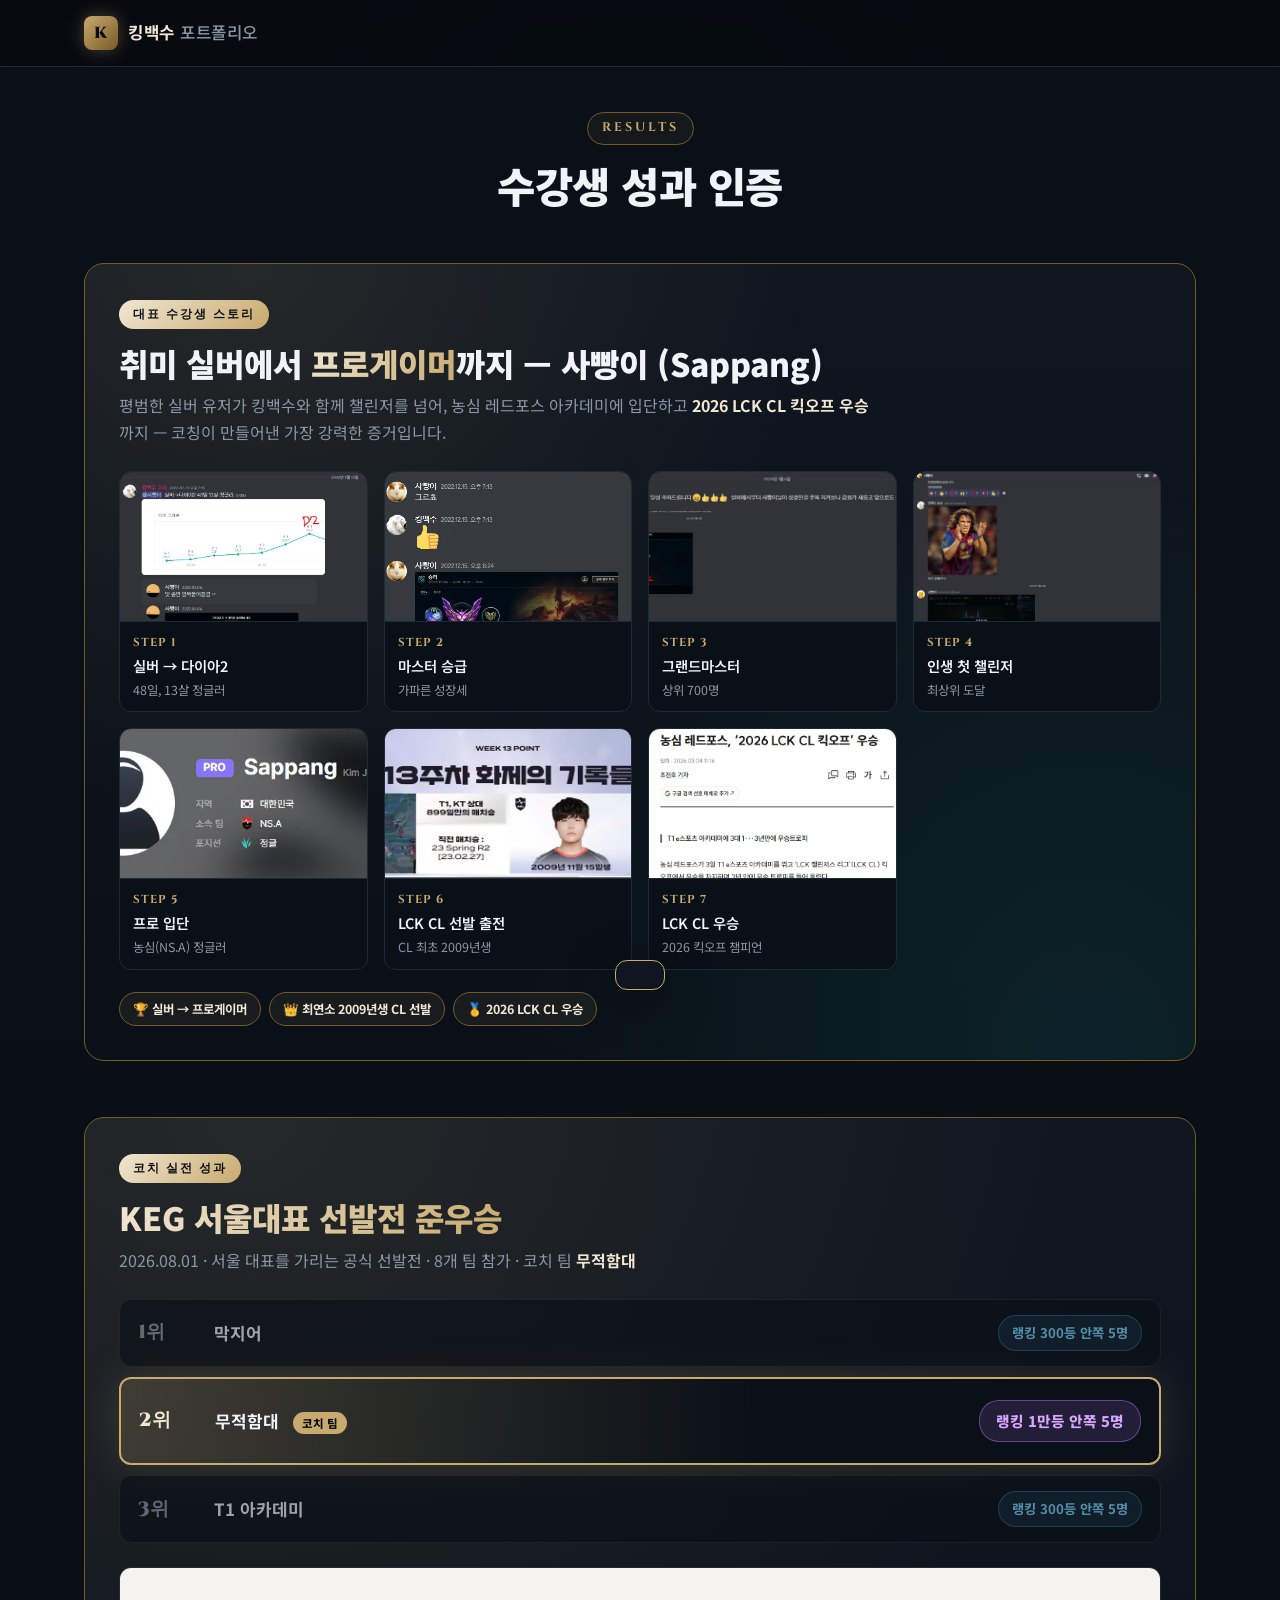
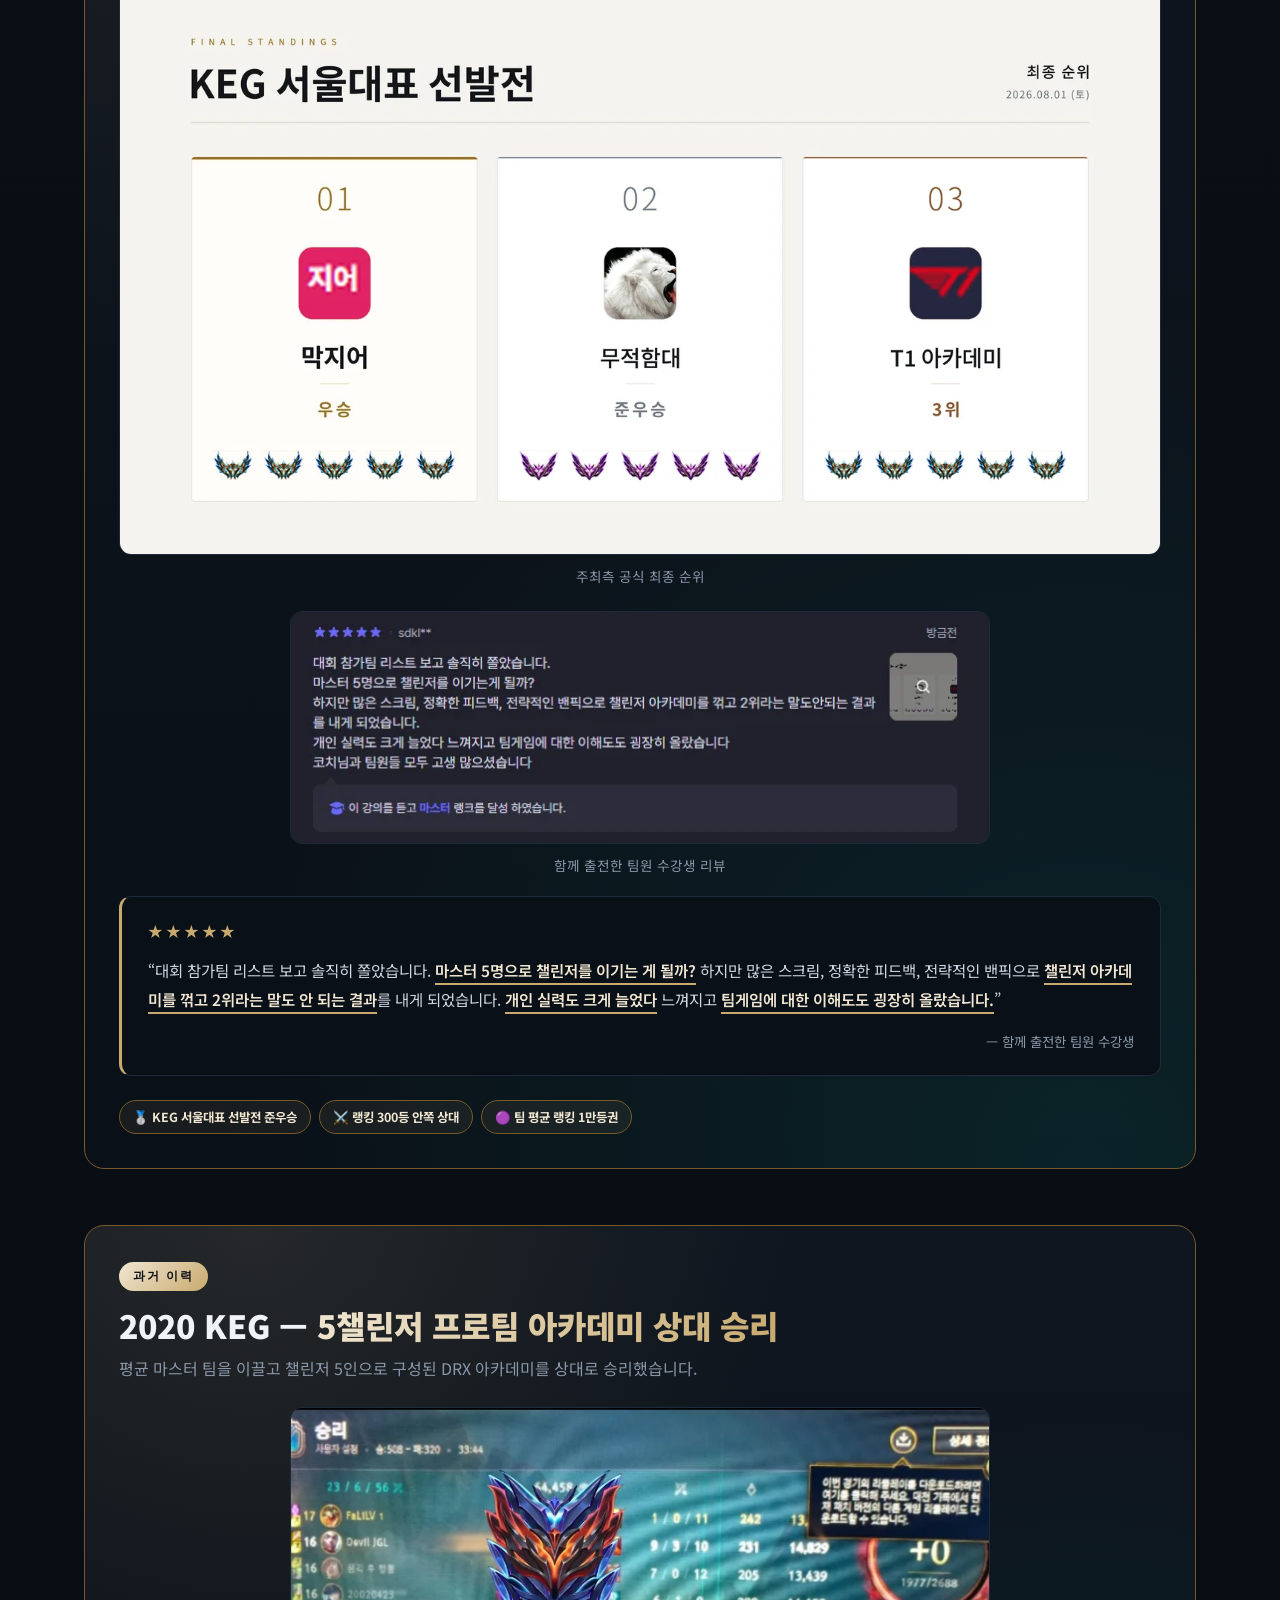
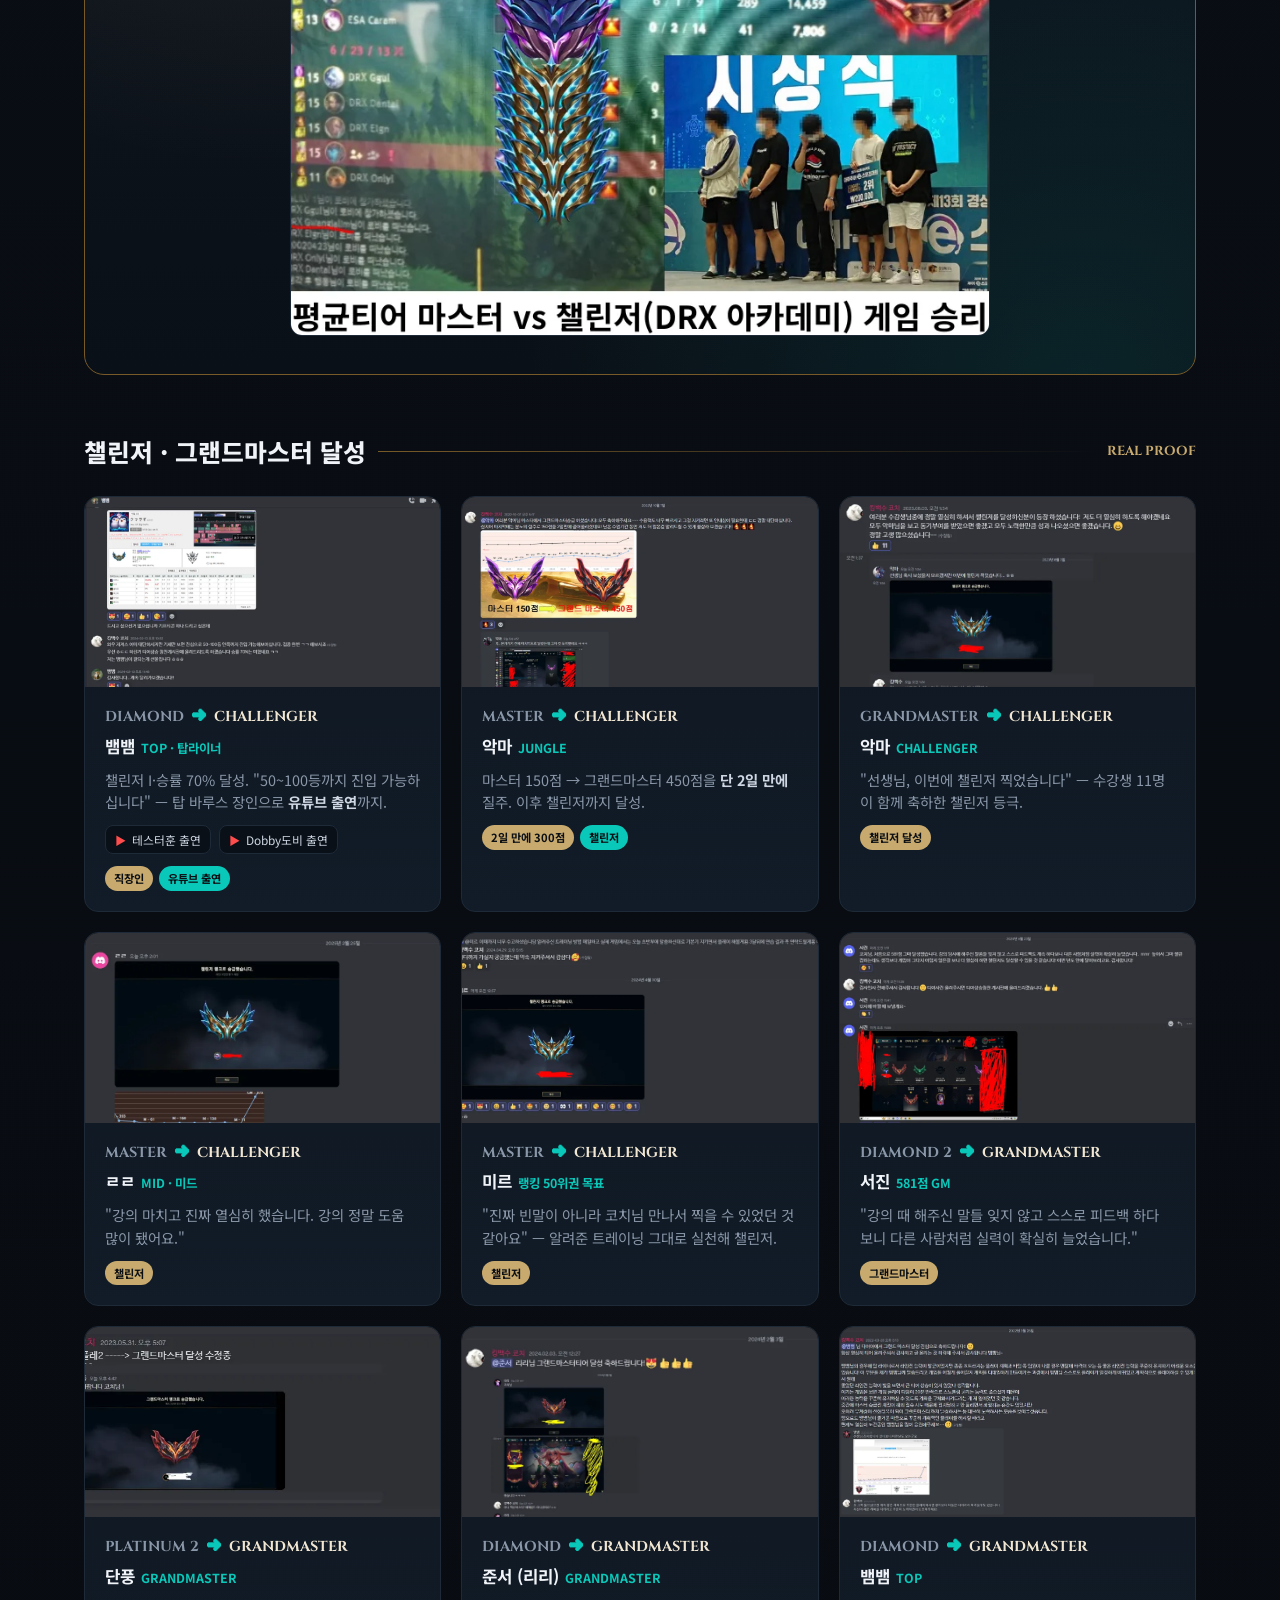
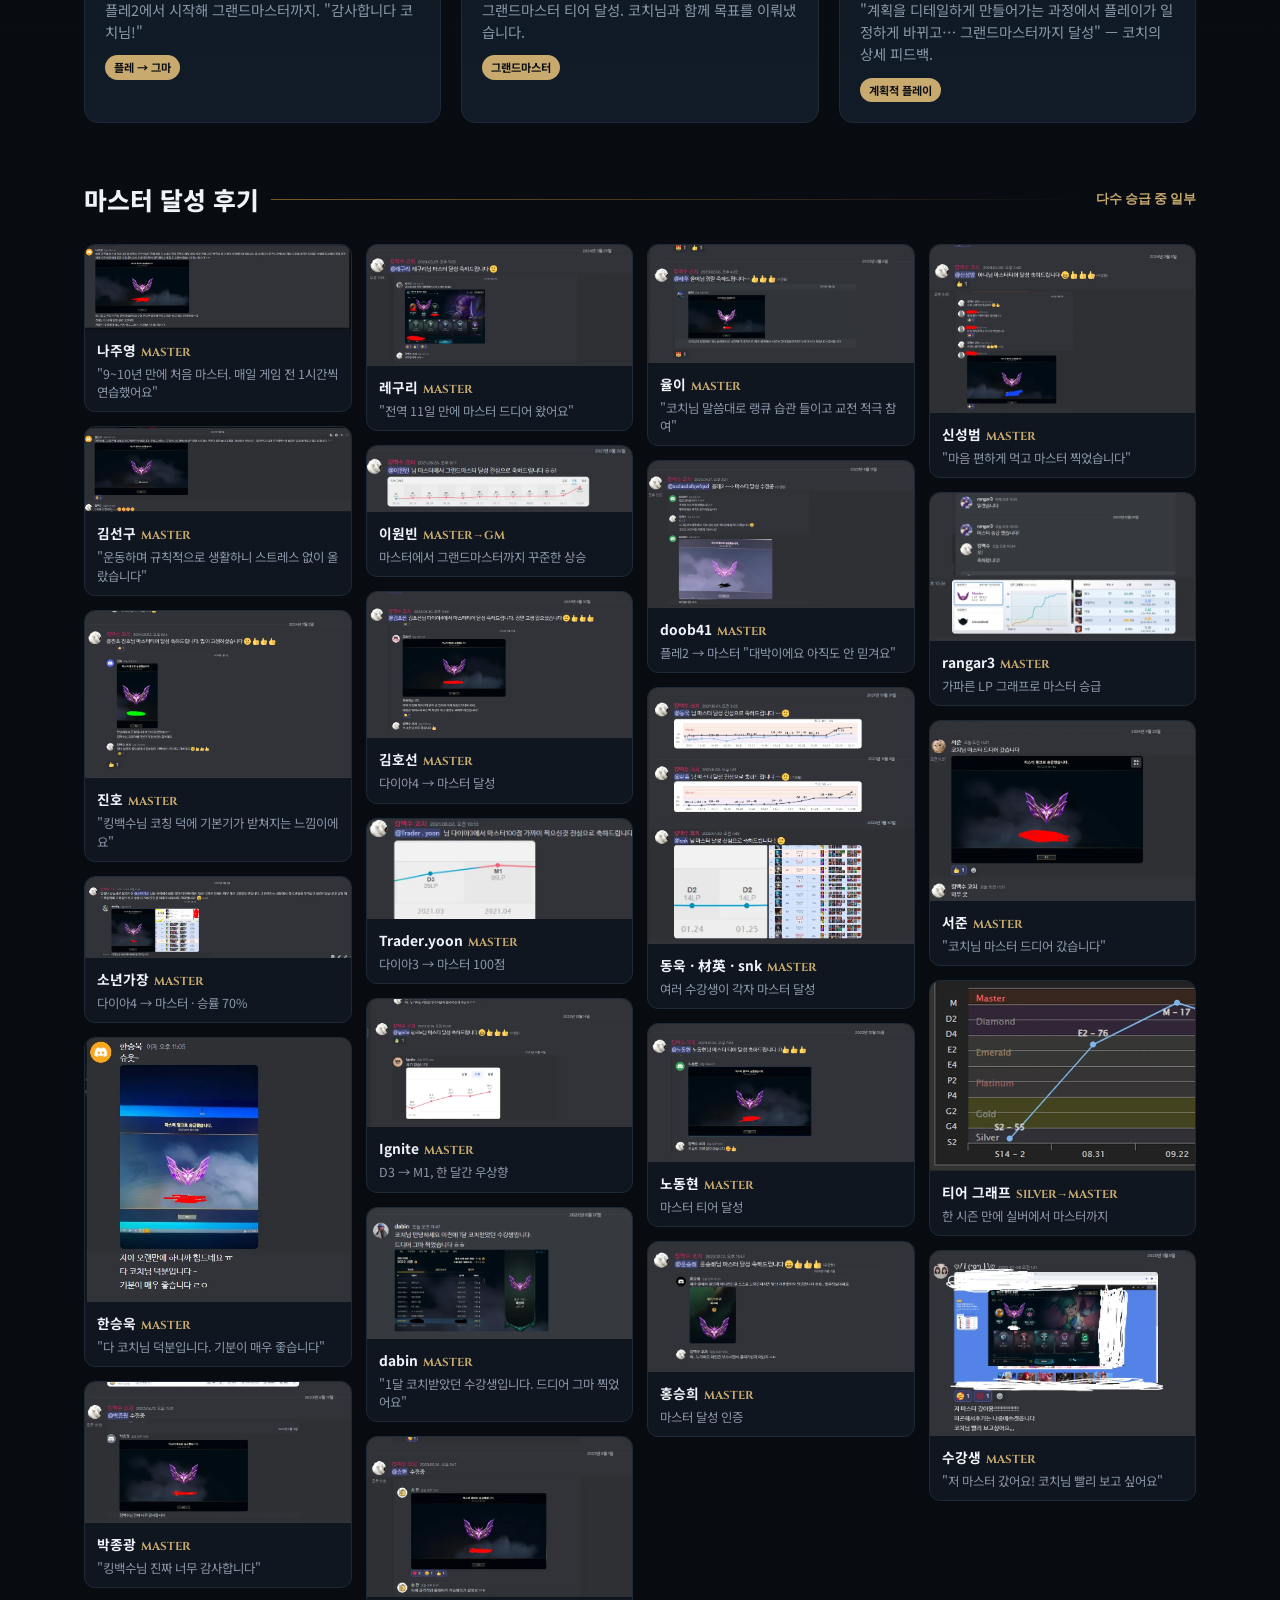
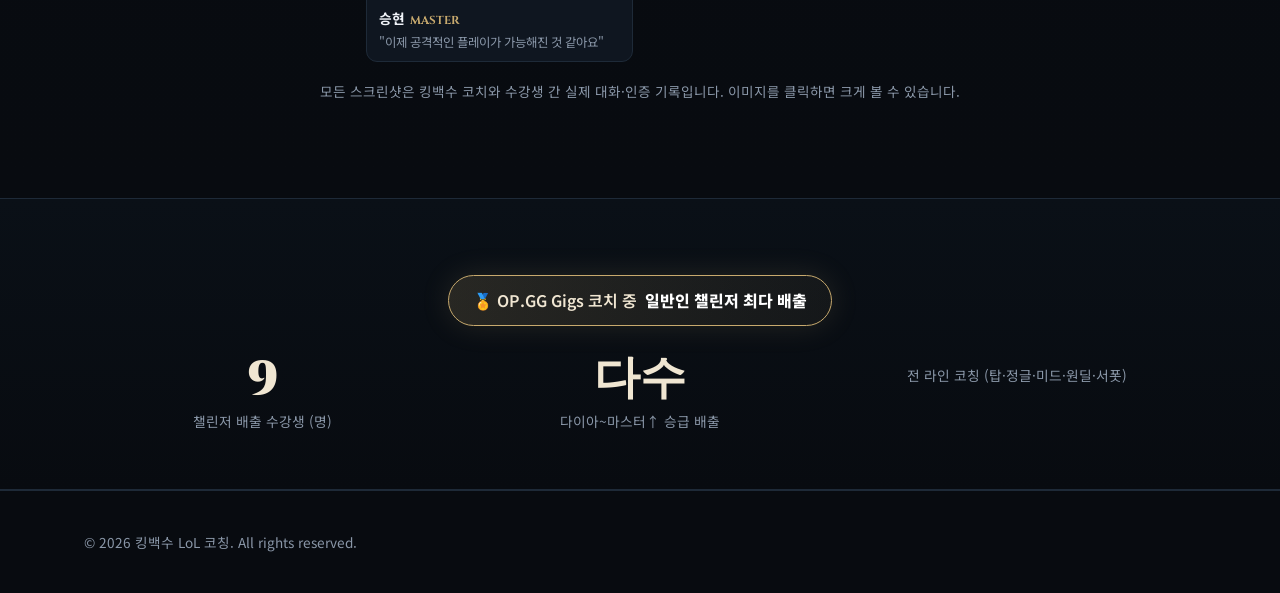
==== commit 5cab51af: "성과 바 등수 표기 원복 + KEG 배지 등수 통일 및 순위 카드 대비 강화" ====
--- a/portfolio.html
+++ b/portfolio.html
@@ -19,7 +19,7 @@
 <link rel="preconnect" href="https://fonts.googleapis.com" />
 <link rel="preconnect" href="https://fonts.gstatic.com" crossorigin />
 <link href="https://fonts.googleapis.com/css2?family=Cinzel:wght@600;700;900&family=Noto+Sans+KR:wght@400;500;700;900&display=swap" rel="stylesheet" />
-<link rel="stylesheet" href="style.css?v=17" />
+<link rel="stylesheet" href="style.css?v=19" />
 </head>
 <body id="top">
 <div class="bg-fx"></div>
@@ -102,8 +102,8 @@
 
       <div class="spot-badges" style="margin-top:24px">
         <span class="sbadge">🥈 KEG 서울대표 선발전 준우승</span>
-        <span class="sbadge">⚔️ 전프로·현챌린저 상대</span>
-        <span class="sbadge">🟣 팀 평균 마스터</span>
+        <span class="sbadge">⚔️ 랭킹 300등 안쪽 상대</span>
+        <span class="sbadge">🟣 팀 평균 랭킹 1만등권</span>
       </div>
     </div>
 
@@ -255,11 +255,10 @@
   <div class="wrap">
     <div class="claim-row"><div class="claim">🏅 OP.GG Gigs 코치 중 <b>일반인 챌린저 최다 배출</b></div></div>
     <div class="stat-grid">
-      <div class="stat"><div class="num" data-count="9">0</div><div class="lbl">챌린저 배출 수강생 (명)</div><div class="sub">랭킹 300등 안쪽</div></div>
-      <div class="stat"><div class="num">다수</div><div class="lbl">다이아~마스터↑ 승급 배출</div><div class="sub">마스터 = 랭킹 1만등 안쪽</div></div>
-      <div class="stat"><div class="num" data-count="5"><span class="plus"></span></div><div class="lbl">전 라인 코칭</div><div class="sub">탑·정글·미드·원딜·서폿</div></div>
-    </div>
-    <p class="tier-note">한국 서버 기준 — <b>챌린저 = 랭킹 300등 안쪽</b> · <b>마스터 = 랭킹 1만등 안쪽</b></p>
+      <div class="stat"><div class="num" data-count="9">0</div><div class="lbl">챌린저 배출 수강생 (명)</div></div>
+      <div class="stat"><div class="num">다수</div><div class="lbl">다이아~마스터↑ 승급 배출</div></div>
+      <div class="stat"><div class="num" data-count="5"><span class="plus"></span></div><div class="lbl">전 라인 코칭 (탑·정글·미드·원딜·서폿)</div></div>
+    </div>
   </div>
 </div>
 
@@ -272,6 +271,6 @@
 
 <div class="toast" id="toast"></div>
 
-<script src="script.js?v=17"></script>
+<script src="script.js?v=19"></script>
 </body>
 </html>
--- a/style.css
+++ b/style.css
@@ -132,11 +132,6 @@
 .stat .num{font-family:'Cinzel',serif;font-size:clamp(2rem,4vw,2.9rem);font-weight:900;color:var(--gold-bright);line-height:1}
 .stat .num .plus{color:var(--gold);font-size:.7em}
 .stat .lbl{color:var(--text-dim);font-size:.86rem;margin-top:8px}
-.stat .sub{color:var(--gold);font-size:.78rem;font-weight:600;margin-top:5px}
-/* 티어 기준선 — 페이지 전체의 티어 표기를 한 번에 해석 */
-.tier-note{margin-top:30px;text-align:center;color:var(--text-dim);font-size:.86rem;
-  border-top:1px solid var(--line);padding-top:20px}
-.tier-note b{color:var(--gold-bright);font-weight:700}
 @media(max-width:820px){.stat-grid{grid-template-columns:repeat(2,1fr);gap:30px 20px}
   .stat:last-child{grid-column:1/-1}}
 
@@ -369,10 +364,14 @@
 /* 순위 비교 — 결과만 직관적으로 */
 .rank-compare{display:flex;flex-direction:column;gap:10px;margin-top:24px}
 .rc-row{display:grid;grid-template-columns:62px 1fr auto;align-items:center;gap:14px;
-  background:var(--bg-2);border:1px solid var(--line);border-radius:12px;padding:15px 18px}
-.rc-row.us{border-color:var(--gold);
-  background:linear-gradient(90deg,rgba(200,170,110,.16),var(--bg-2) 62%);
-  box-shadow:0 0 34px rgba(200,170,110,.13)}
+  background:var(--bg-2);border:1px solid var(--line);border-radius:12px;padding:15px 18px;
+  opacity:.62;transition:.25s}
+/* 코치 팀만 선명하게 — 체급 격차가 눈에 먼저 들어오도록
+   (확대 대신 여백·테두리로 강조해 가로 넘침 방지) */
+.rc-row.us{opacity:1;border-color:var(--gold);border-width:2px;padding:21px 18px;
+  background:linear-gradient(90deg,rgba(200,170,110,.2),var(--bg-2) 62%);
+  box-shadow:0 0 44px rgba(200,170,110,.2)}
+.rc-row.us .rc-tier{font-size:.92rem;font-weight:800;padding:8px 16px}
 .rc-pos{font-family:'Cinzel',serif;font-size:1.2rem;font-weight:900;color:var(--text-dim)}
 .rc-row.us .rc-pos{color:var(--gold-bright)}
 .rc-team{color:var(--white);font-weight:700;font-size:1.06rem}
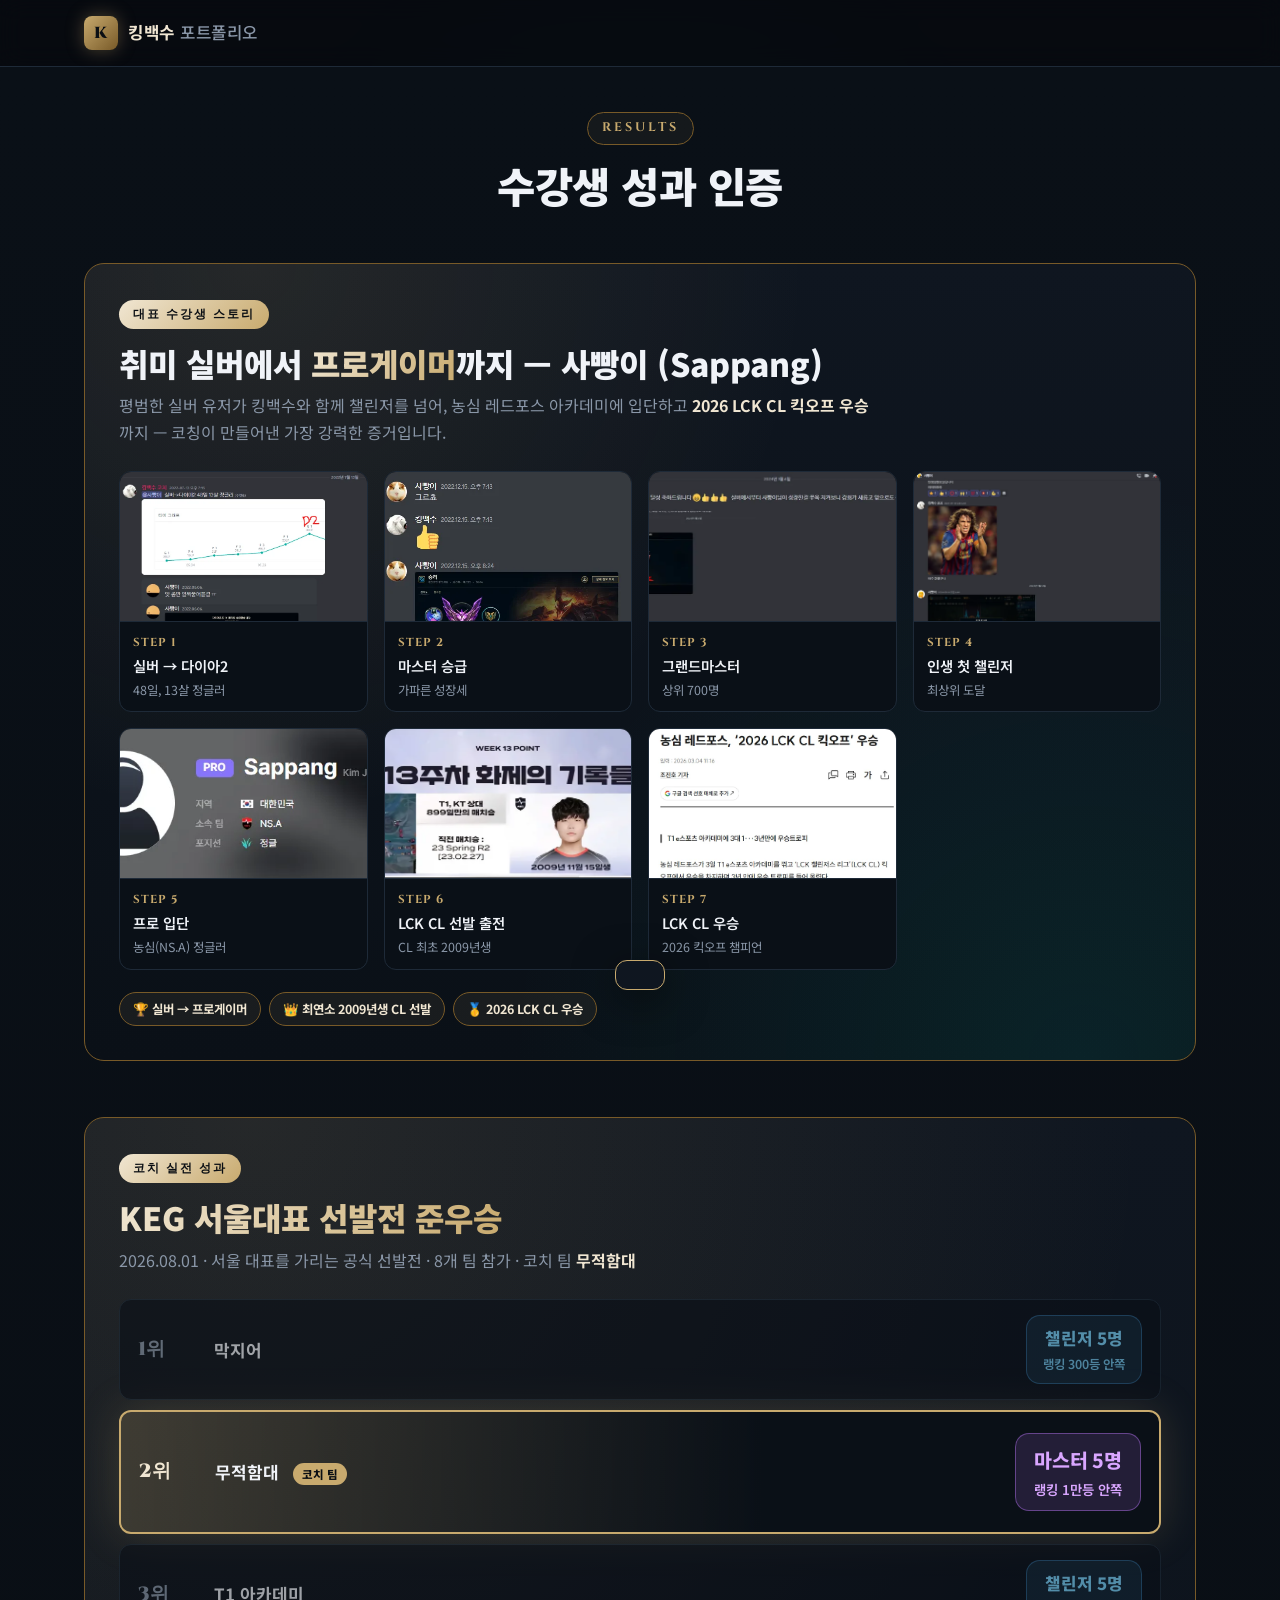
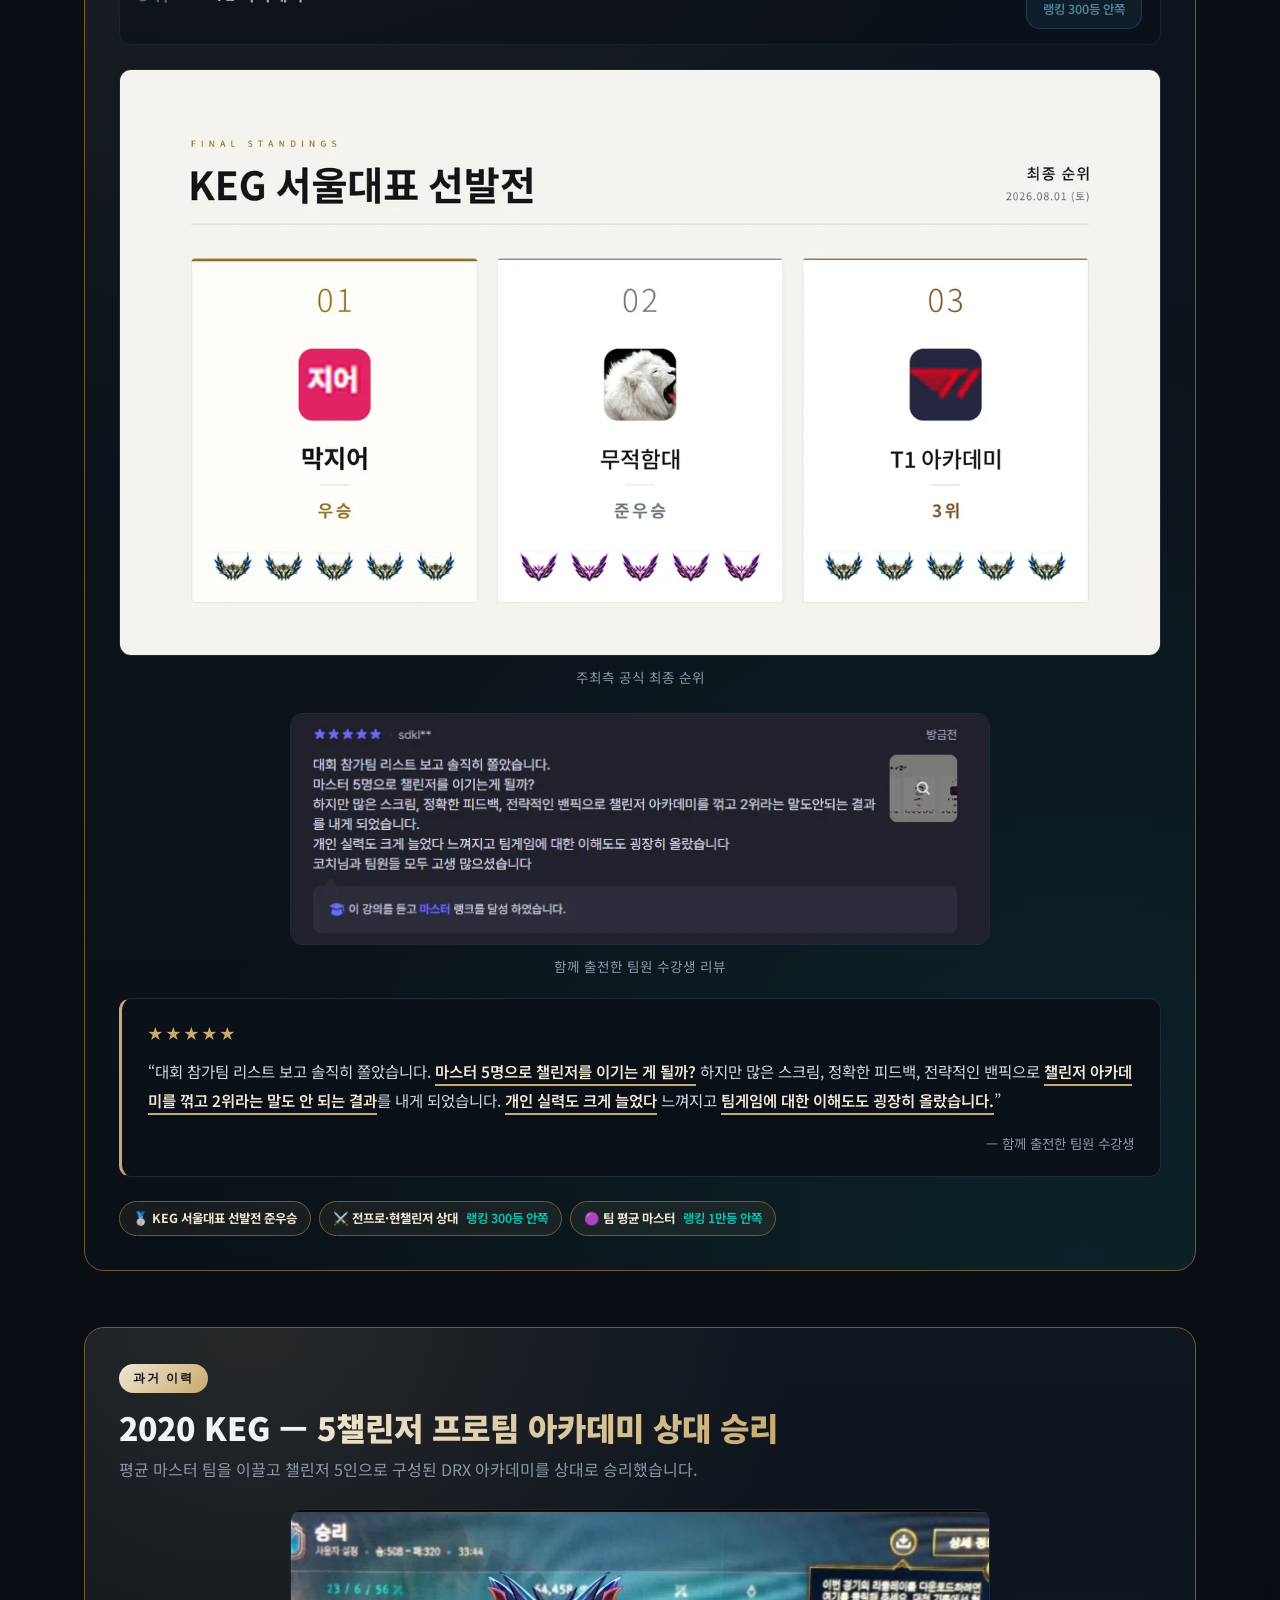
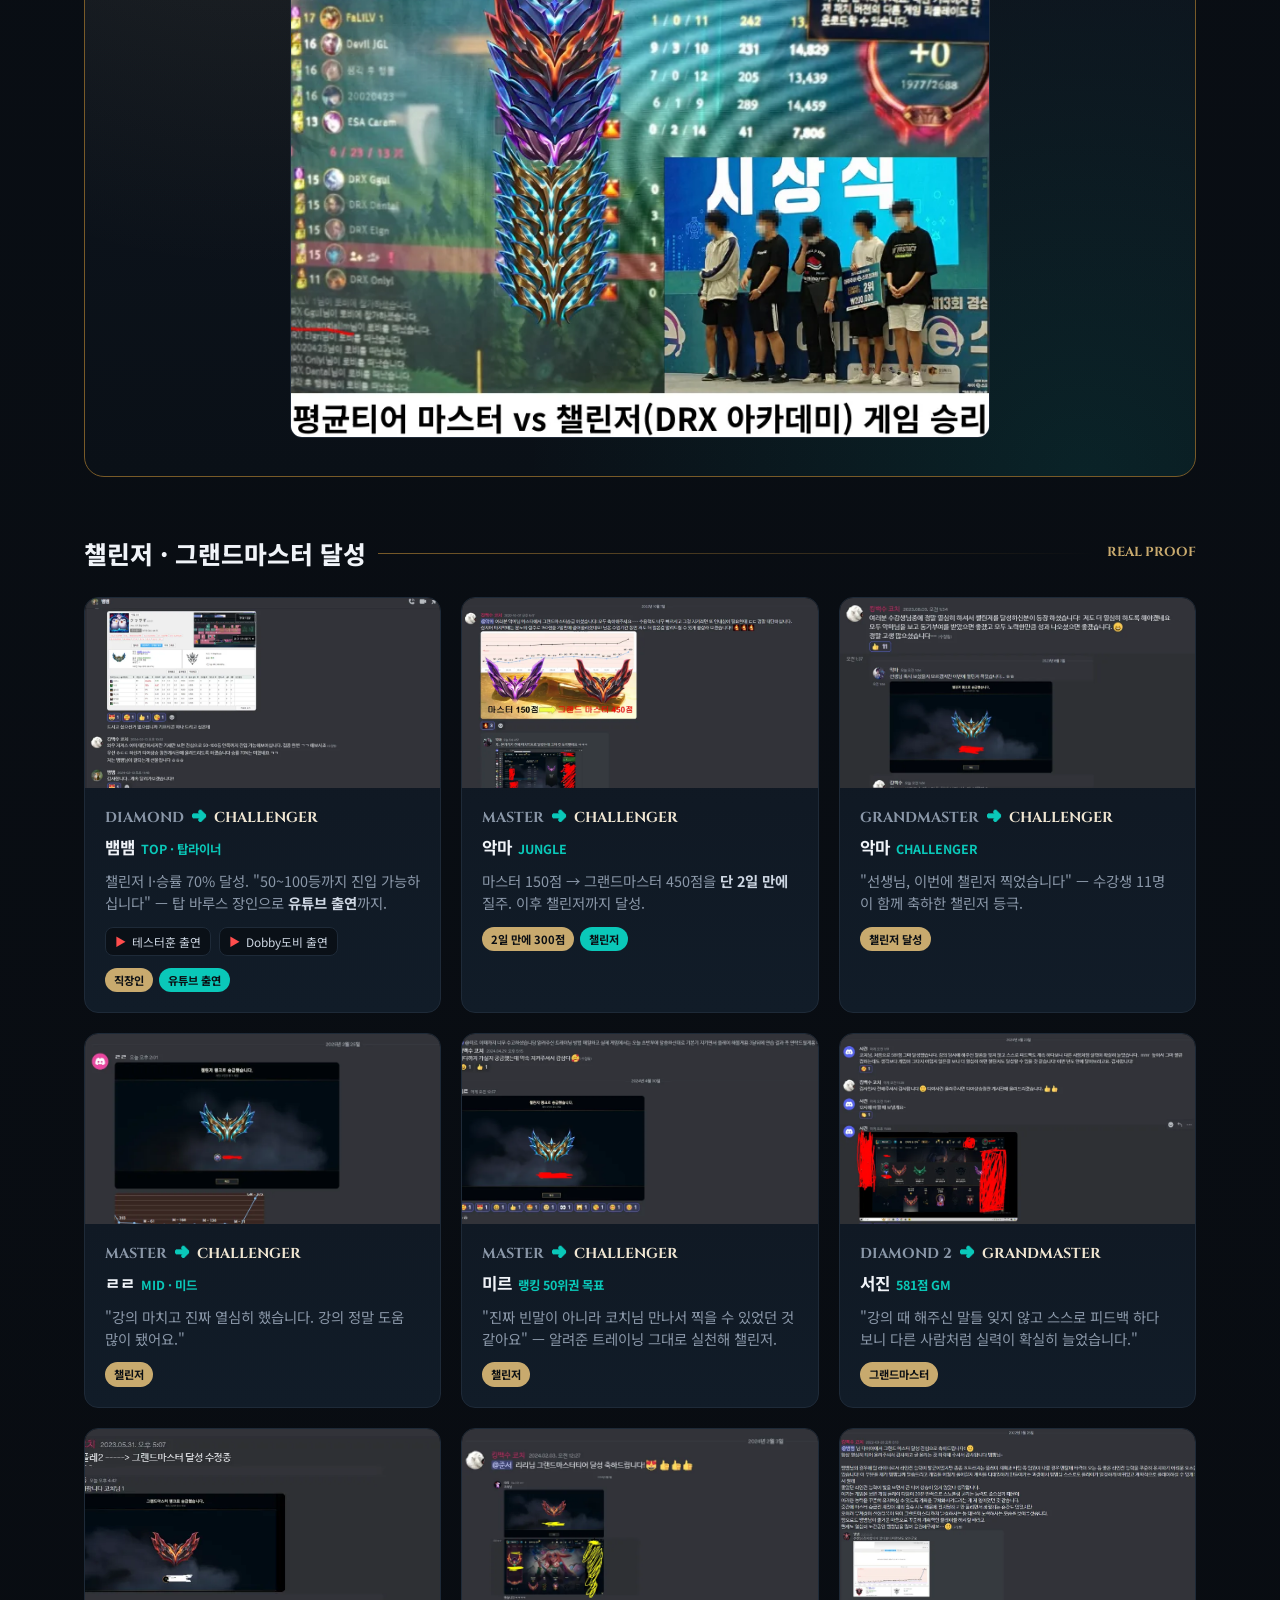
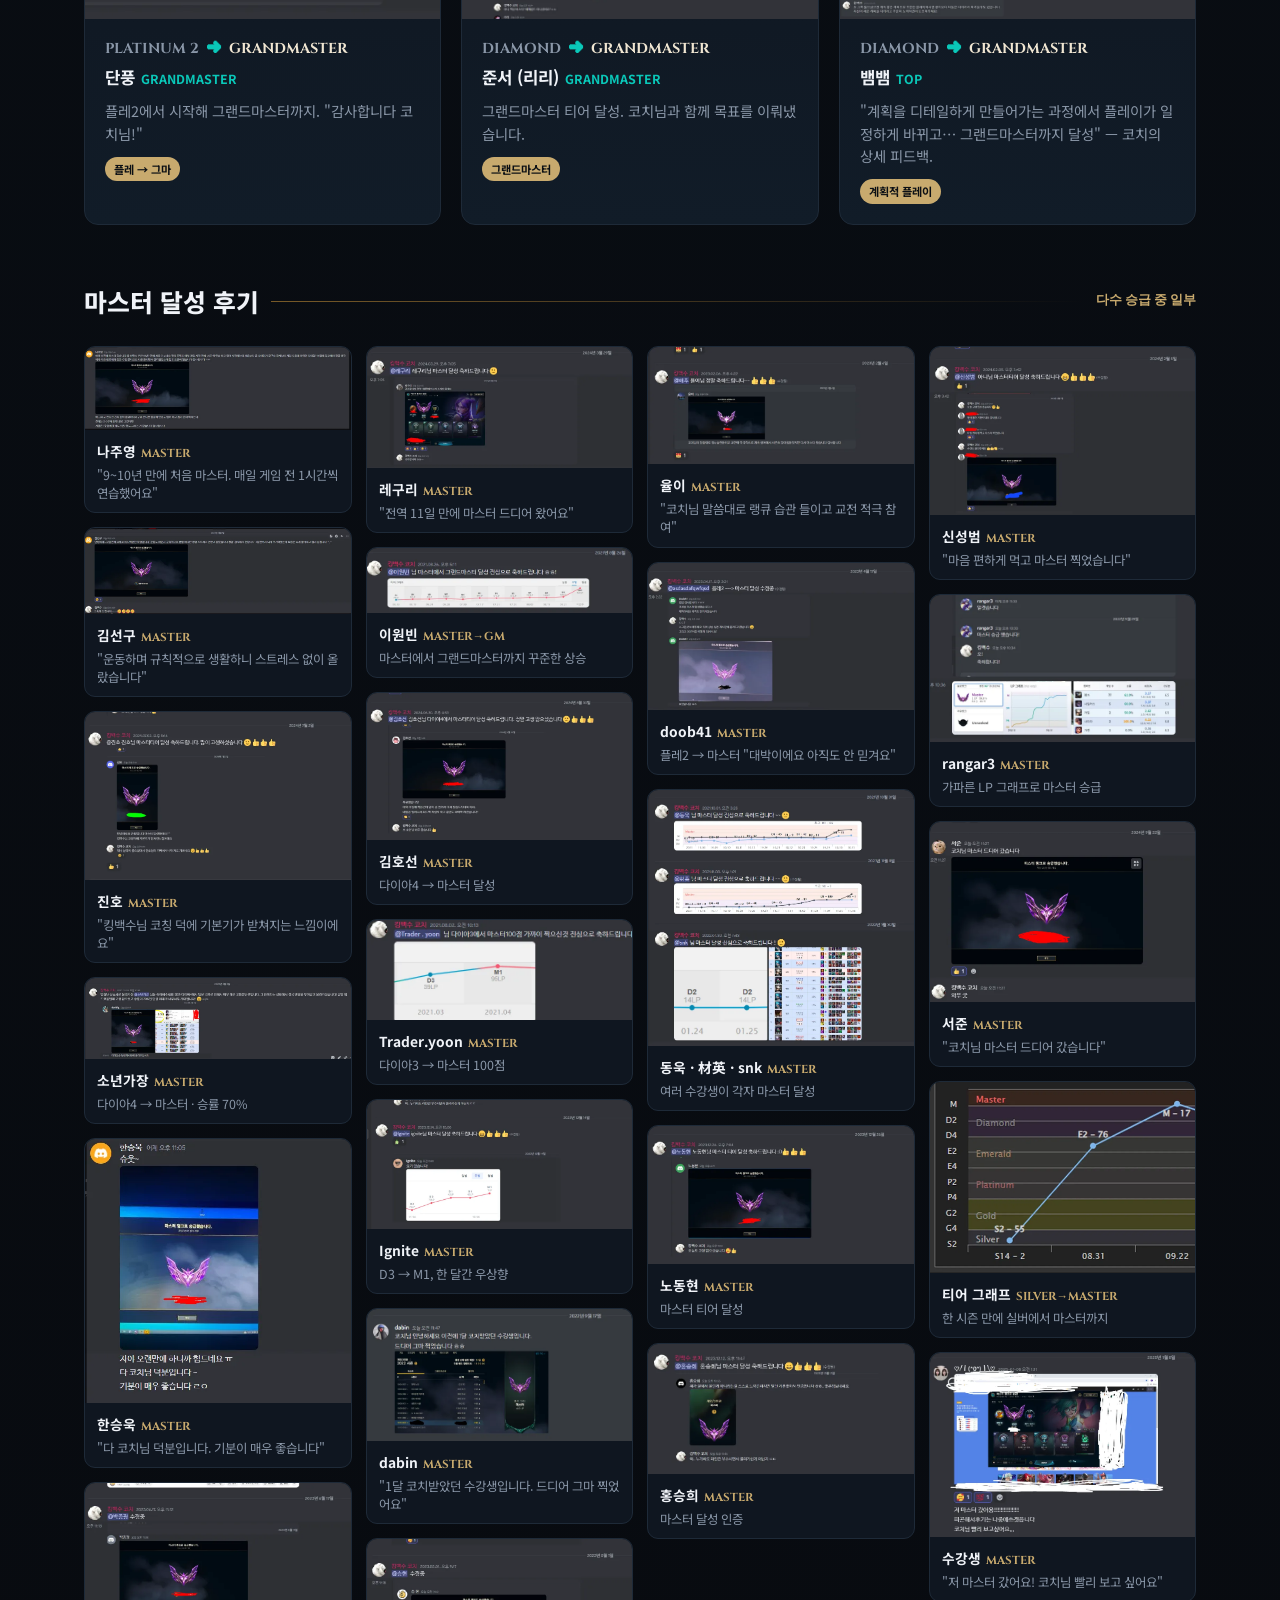
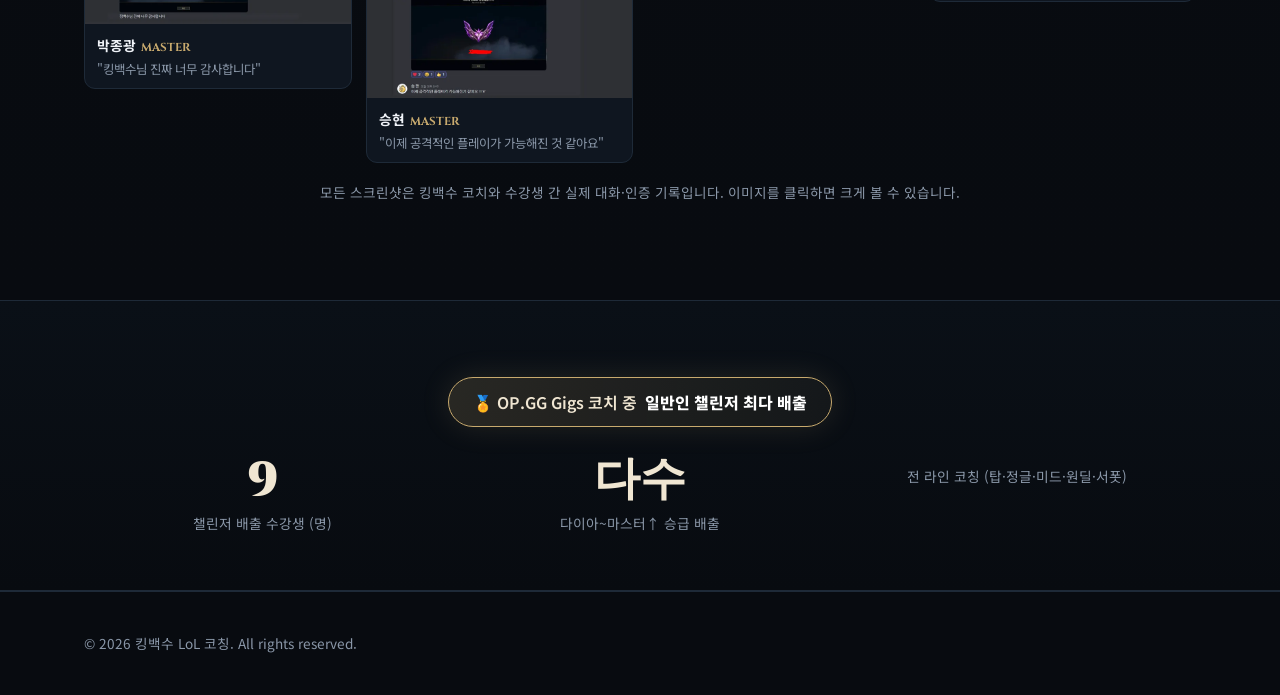
==== commit abc67705: "KEG 순위·배지에 티어명과 랭킹 등수 병기, 코치 팀 강조 확대" ====
--- a/portfolio.html
+++ b/portfolio.html
@@ -19,7 +19,7 @@
 <link rel="preconnect" href="https://fonts.googleapis.com" />
 <link rel="preconnect" href="https://fonts.gstatic.com" crossorigin />
 <link href="https://fonts.googleapis.com/css2?family=Cinzel:wght@600;700;900&family=Noto+Sans+KR:wght@400;500;700;900&display=swap" rel="stylesheet" />
-<link rel="stylesheet" href="style.css?v=19" />
+<link rel="stylesheet" href="style.css?v=20" />
 </head>
 <body id="top">
 <div class="bg-fx"></div>
@@ -70,17 +70,17 @@
         <div class="rc-row">
           <span class="rc-pos">1위</span>
           <span class="rc-team">막지어</span>
-          <span class="rc-tier chal">랭킹 300등 안쪽 5명</span>
+          <span class="rc-tier chal"><b>챌린저 5명</b><i>랭킹 300등 안쪽</i></span>
         </div>
         <div class="rc-row us">
           <span class="rc-pos">2위</span>
           <span class="rc-team">무적함대 <em>코치 팀</em></span>
-          <span class="rc-tier mast">랭킹 1만등 안쪽 5명</span>
+          <span class="rc-tier mast"><b>마스터 5명</b><i>랭킹 1만등 안쪽</i></span>
         </div>
         <div class="rc-row">
           <span class="rc-pos">3위</span>
           <span class="rc-team">T1 아카데미</span>
-          <span class="rc-tier chal">랭킹 300등 안쪽 5명</span>
+          <span class="rc-tier chal"><b>챌린저 5명</b><i>랭킹 300등 안쪽</i></span>
         </div>
       </div>
 
@@ -102,8 +102,8 @@
 
       <div class="spot-badges" style="margin-top:24px">
         <span class="sbadge">🥈 KEG 서울대표 선발전 준우승</span>
-        <span class="sbadge">⚔️ 랭킹 300등 안쪽 상대</span>
-        <span class="sbadge">🟣 팀 평균 랭킹 1만등권</span>
+        <span class="sbadge">⚔️ 전프로·현챌린저 상대 <i>랭킹 300등 안쪽</i></span>
+        <span class="sbadge">🟣 팀 평균 마스터 <i>랭킹 1만등 안쪽</i></span>
       </div>
     </div>
 
@@ -271,6 +271,6 @@
 
 <div class="toast" id="toast"></div>
 
-<script src="script.js?v=19"></script>
+<script src="script.js?v=20"></script>
 </body>
 </html>
--- a/style.css
+++ b/style.css
@@ -345,6 +345,8 @@
 .spot-badges{display:flex;gap:8px;flex-wrap:wrap;margin-top:22px}
 .sbadge{font-size:.78rem;font-weight:700;color:var(--gold-bright);border:1px solid var(--gold-deep);
   background:rgba(200,170,110,.08);padding:6px 13px;border-radius:20px}
+/* 배지 안 등수 병기 */
+.sbadge i{font-style:normal;font-weight:600;color:var(--teal);margin-left:5px}
 
 /* 대표 이미지(순위표 등) + 캡션 */
 .spot-hero{margin:24px 0 4px}
@@ -371,14 +373,19 @@
 .rc-row.us{opacity:1;border-color:var(--gold);border-width:2px;padding:21px 18px;
   background:linear-gradient(90deg,rgba(200,170,110,.2),var(--bg-2) 62%);
   box-shadow:0 0 44px rgba(200,170,110,.2)}
-.rc-row.us .rc-tier{font-size:.92rem;font-weight:800;padding:8px 16px}
+.rc-row.us .rc-tier{padding:10px 18px}
+.rc-row.us .rc-tier b{font-size:1.22rem}
+.rc-row.us .rc-tier i{font-size:.84rem;opacity:1}
 .rc-pos{font-family:'Cinzel',serif;font-size:1.2rem;font-weight:900;color:var(--text-dim)}
 .rc-row.us .rc-pos{color:var(--gold-bright)}
 .rc-team{color:var(--white);font-weight:700;font-size:1.06rem}
 .rc-team em{font-style:normal;font-size:.72rem;color:#0b0f14;background:var(--gold);
   padding:3px 9px;border-radius:12px;margin-left:9px;font-weight:800;vertical-align:middle}
-.rc-tier{font-size:.83rem;font-weight:700;letter-spacing:0;
-  padding:6px 13px;border-radius:20px;white-space:nowrap}
+/* 티어명(크게) + 등수(아래) 2줄 표기 — 둘 다 어필 */
+.rc-tier{display:flex;flex-direction:column;align-items:center;gap:2px;
+  padding:8px 16px;border-radius:14px;white-space:nowrap;text-align:center}
+.rc-tier b{font-size:1.06rem;font-weight:800;letter-spacing:-.2px}
+.rc-tier i{font-style:normal;font-size:.78rem;font-weight:600;opacity:.9}
 .rc-tier.chal{color:#7fd8ff;background:rgba(80,180,255,.12);border:1px solid rgba(80,180,255,.36)}
 .rc-tier.mast{color:#d9a6ff;background:rgba(190,120,255,.14);border:1px solid rgba(190,120,255,.42)}
 @media(max-width:600px){
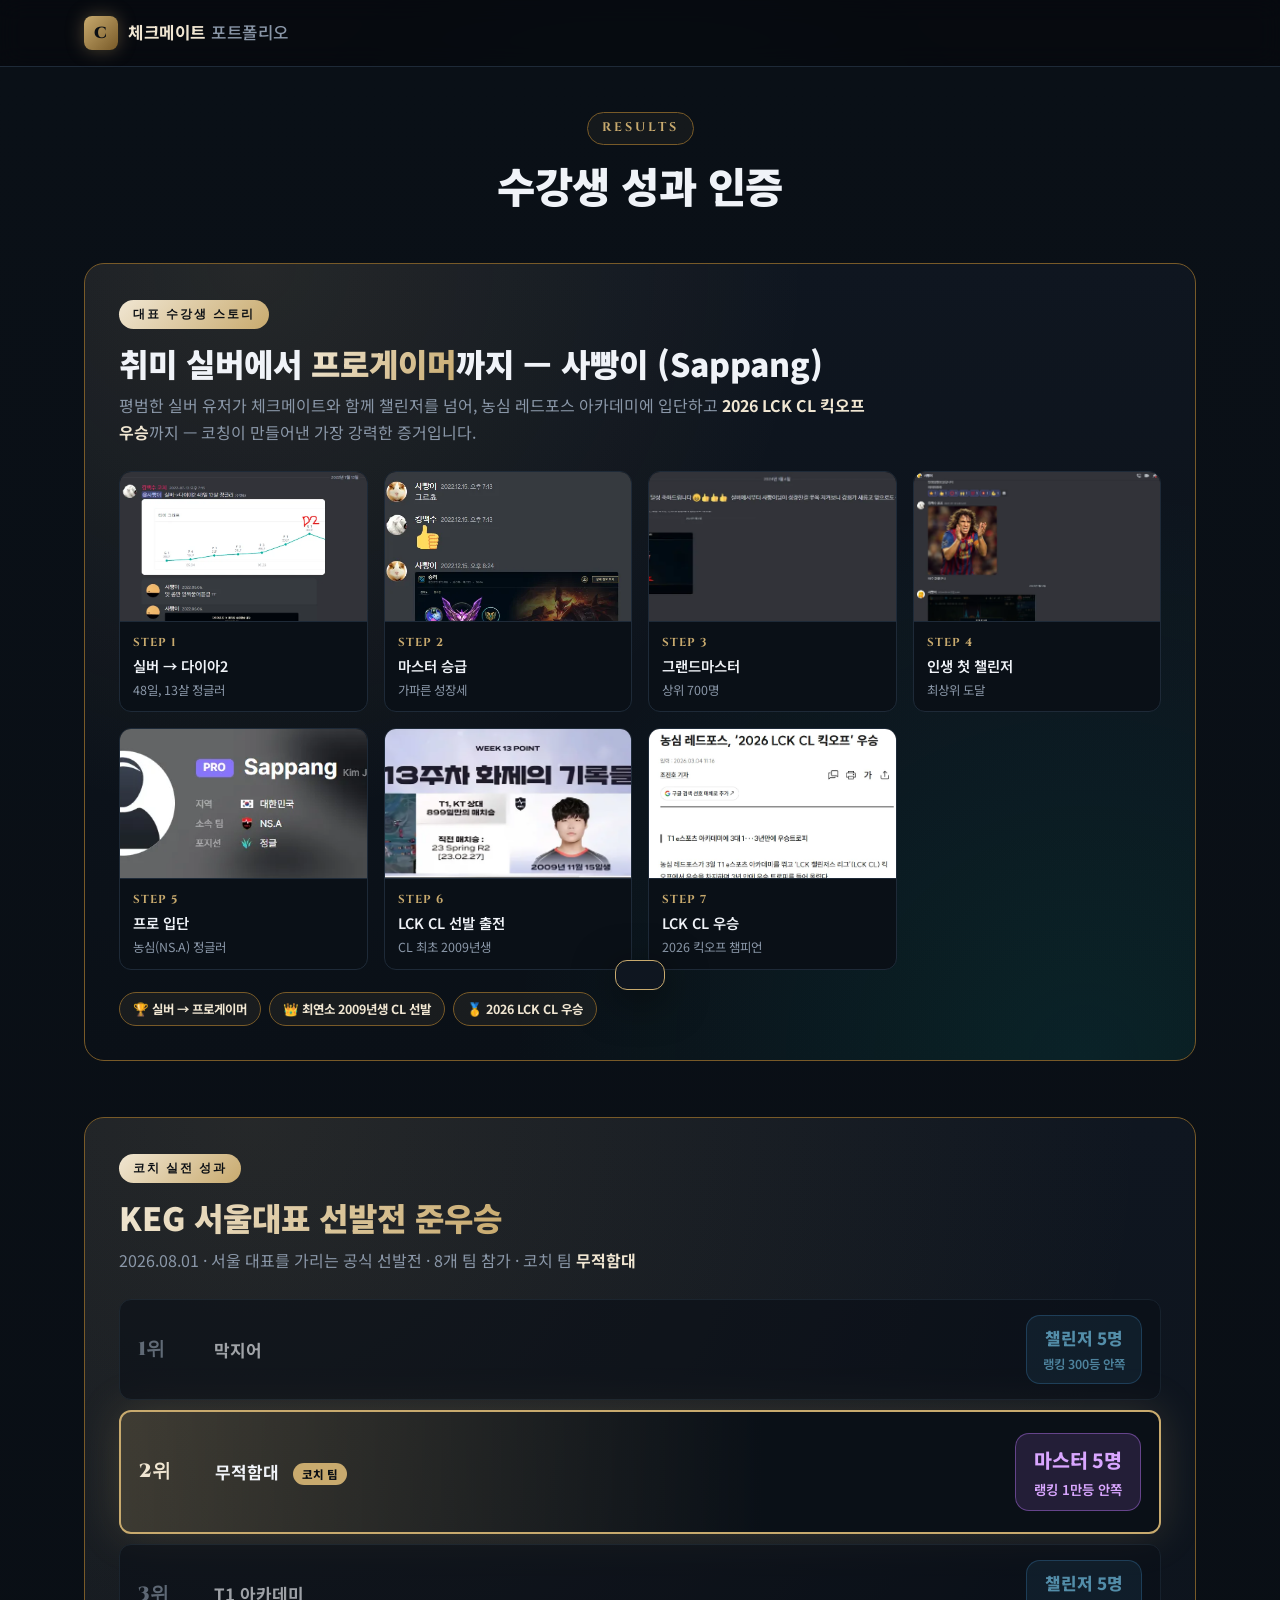
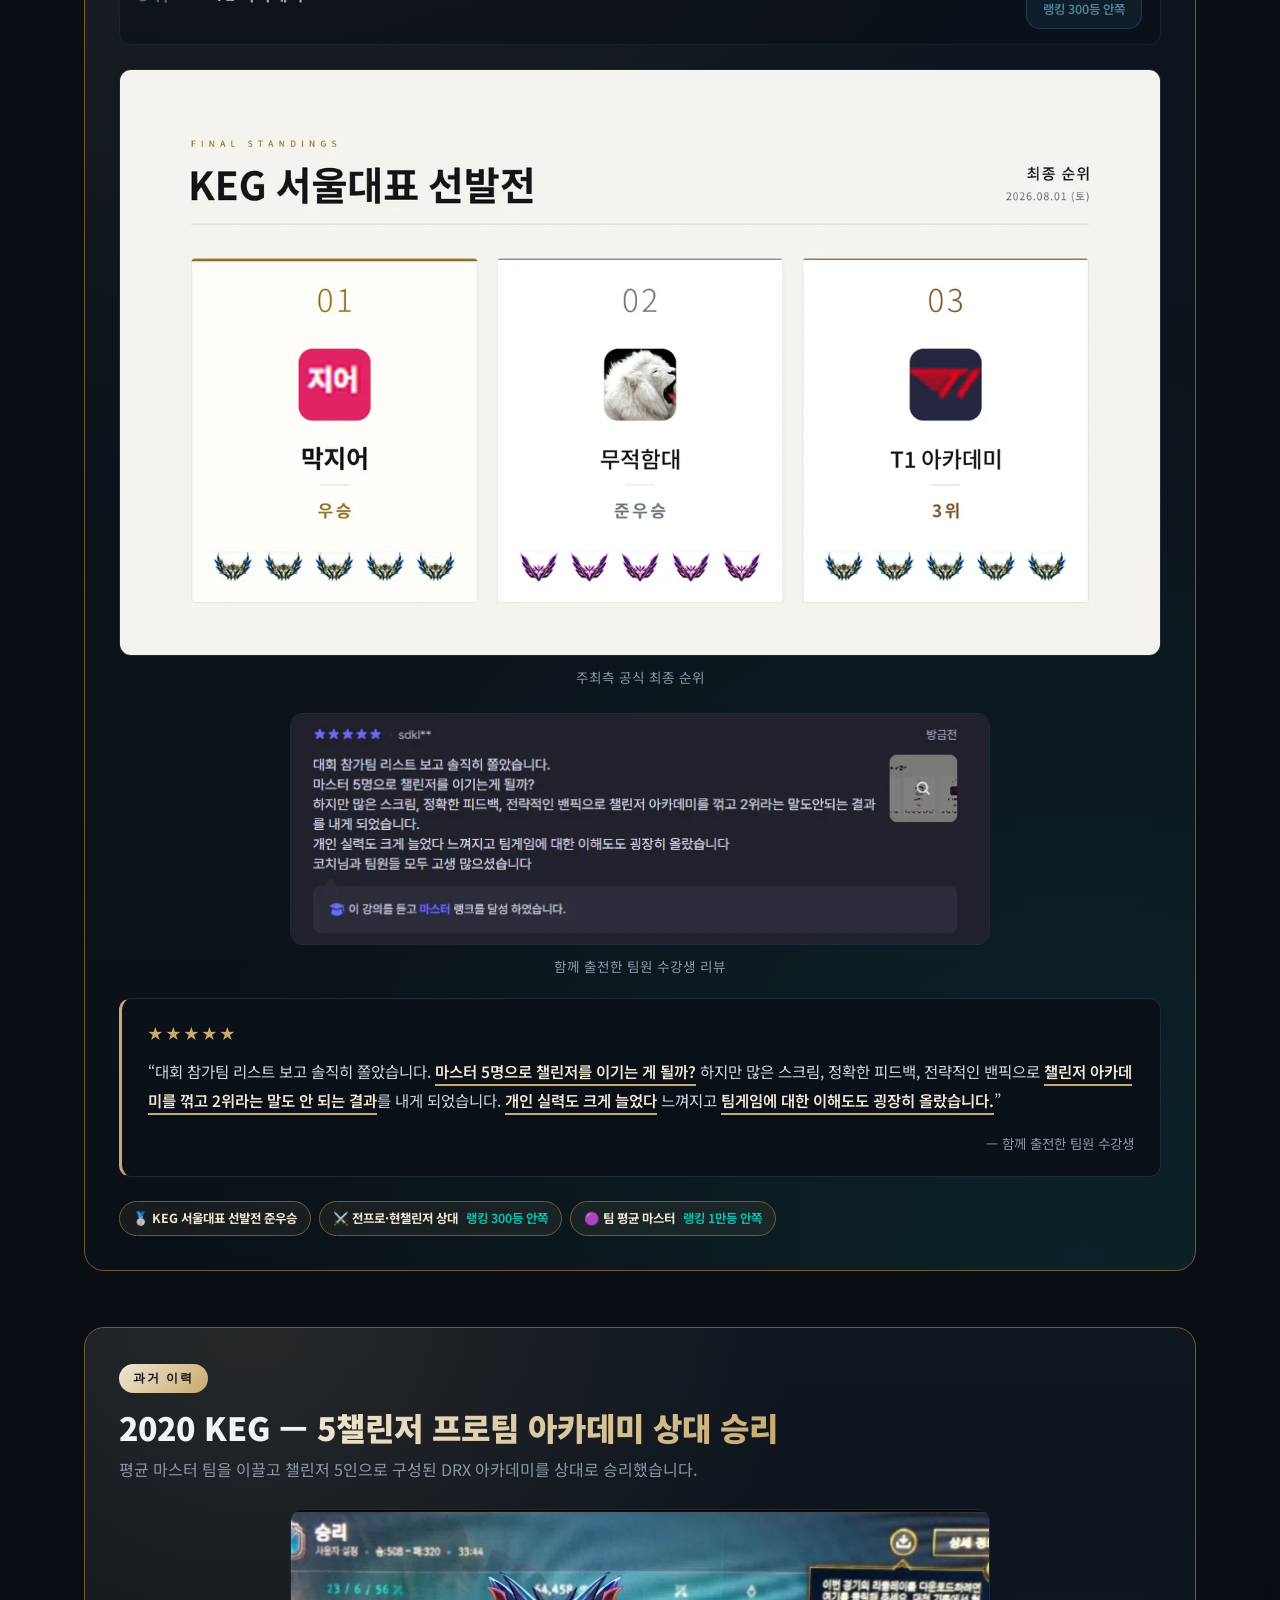
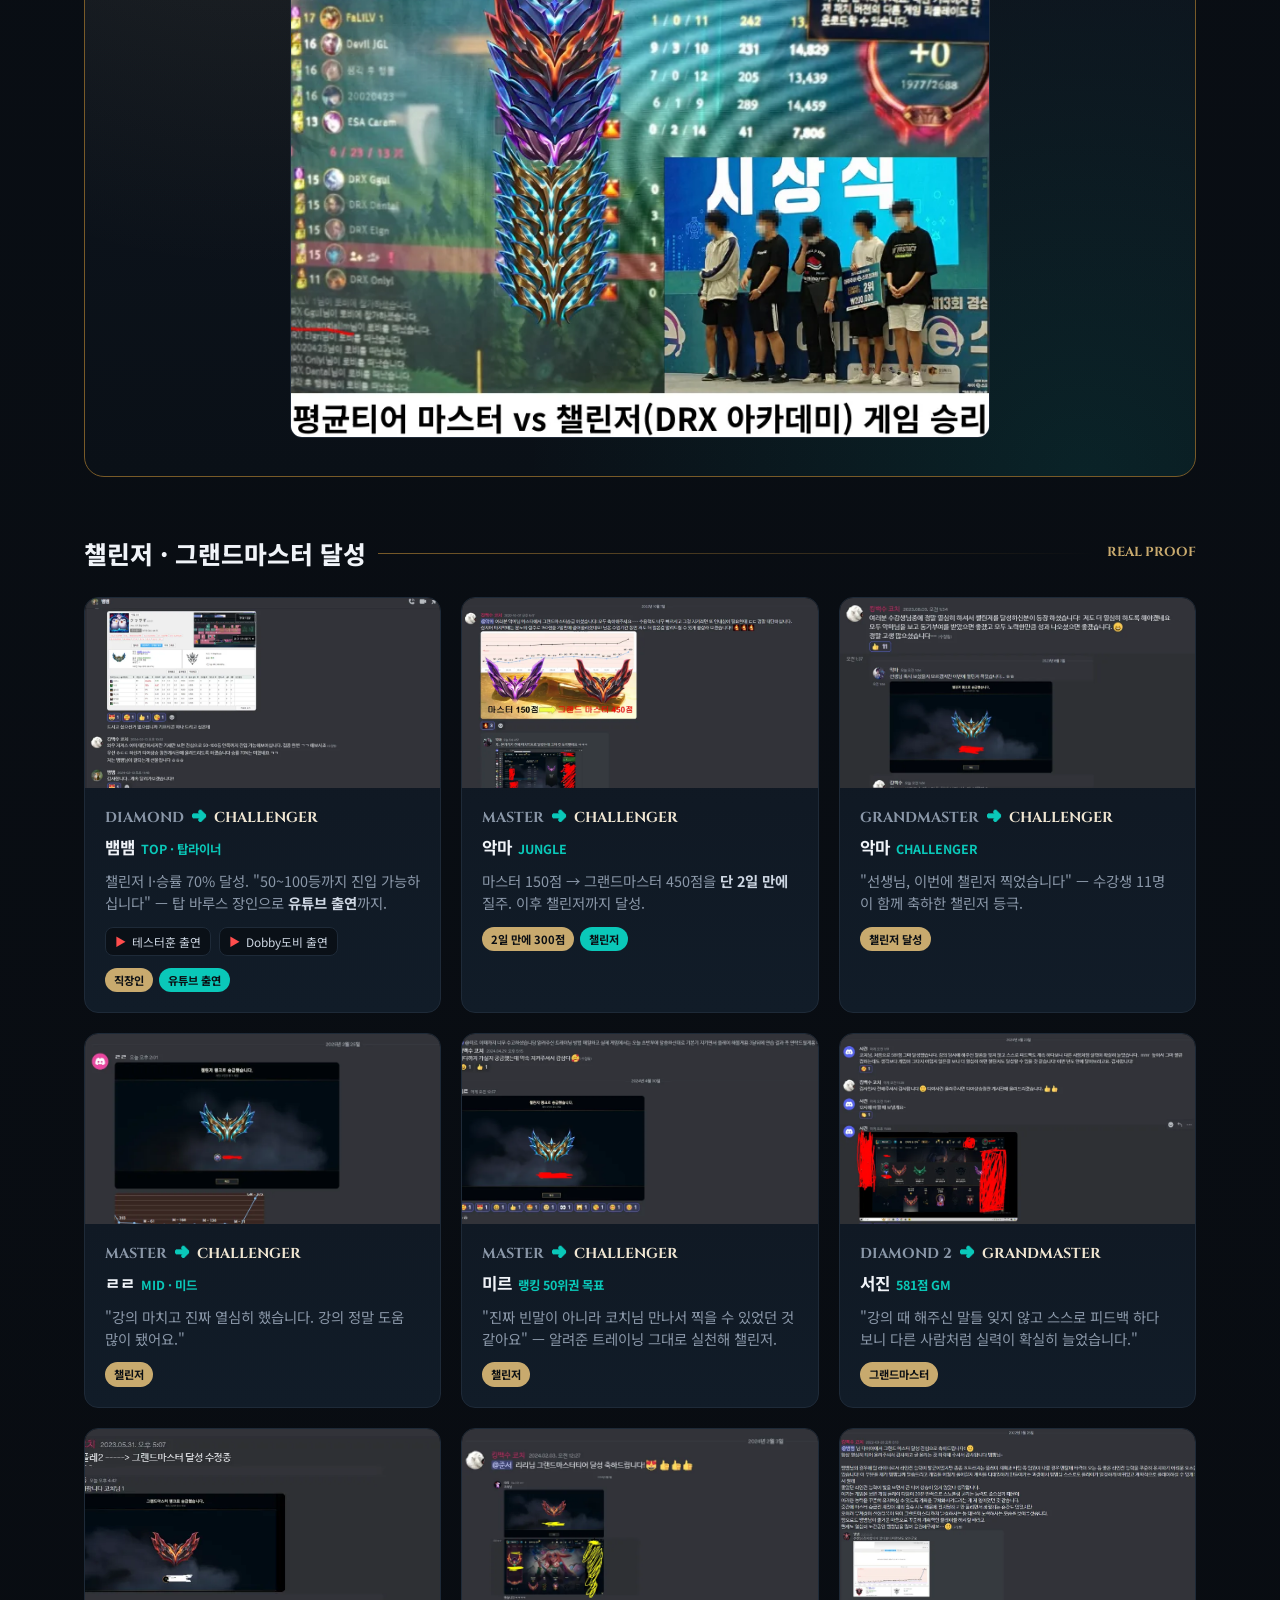
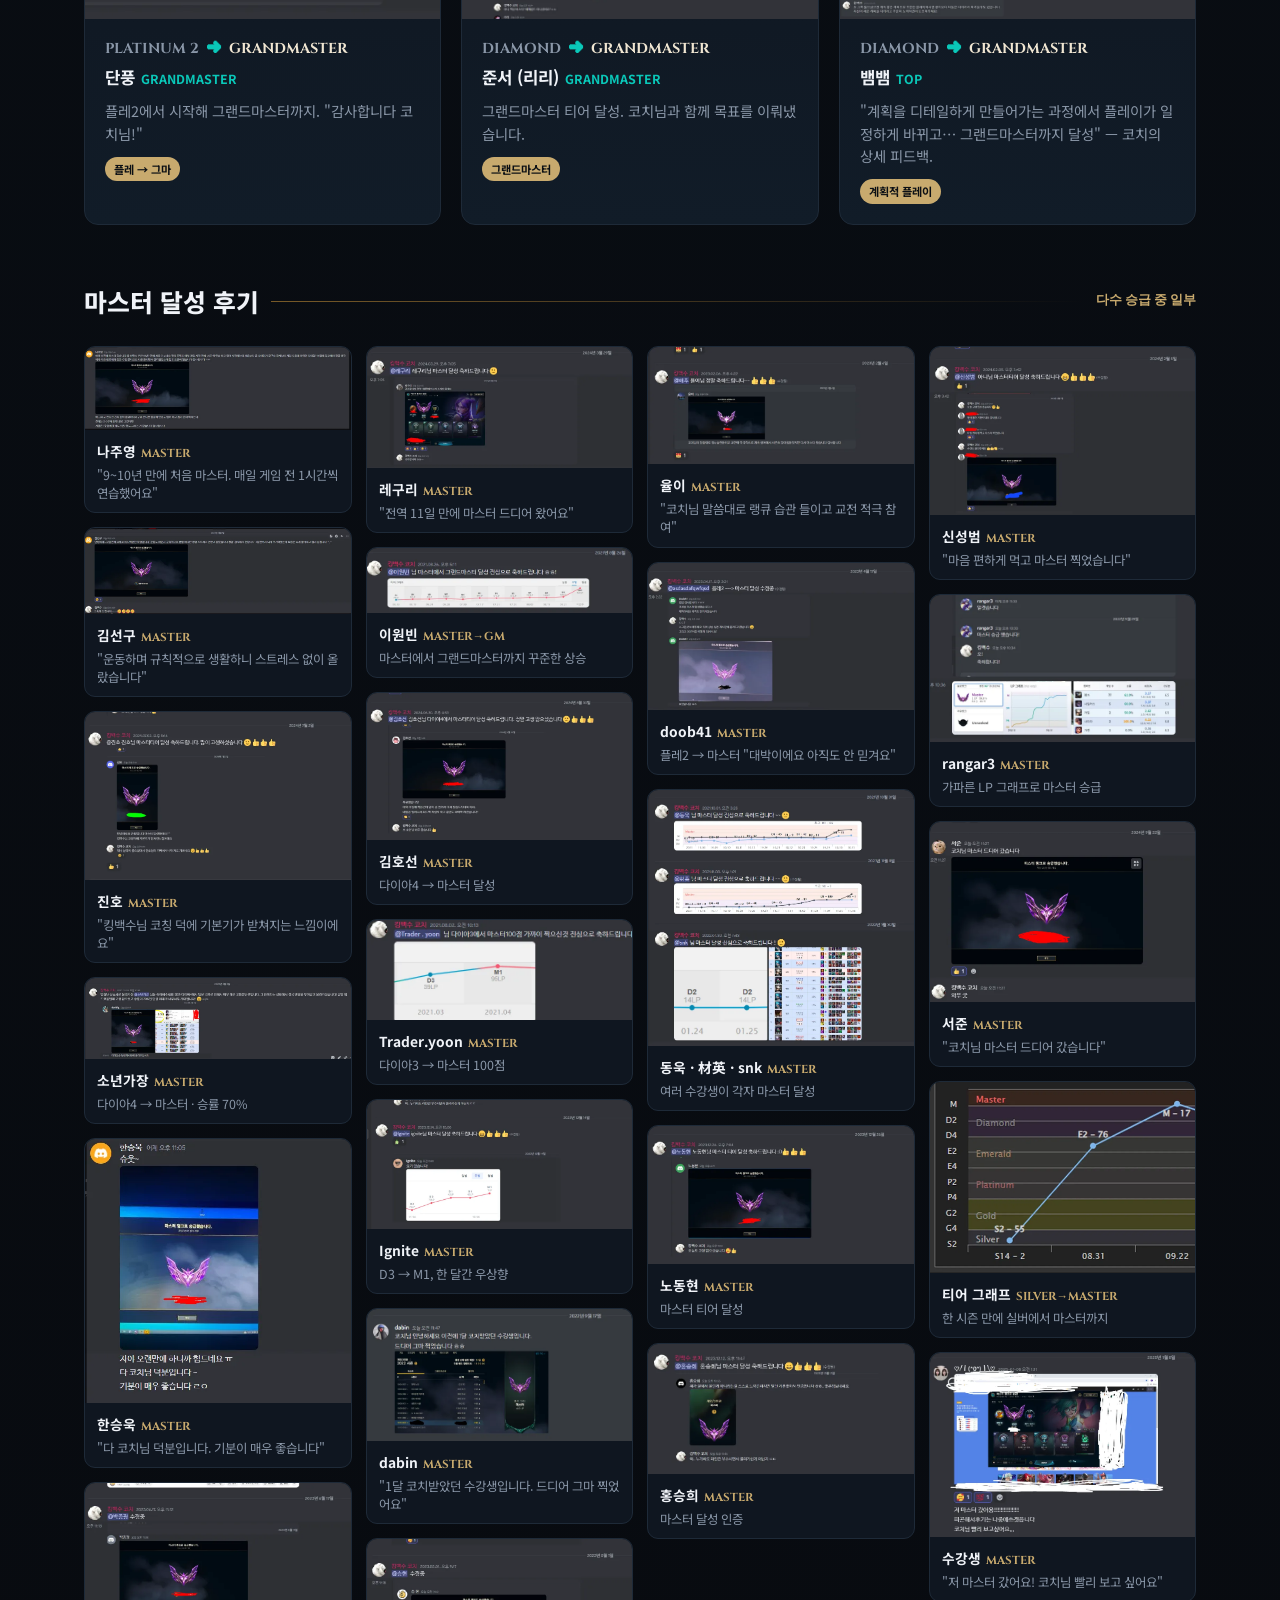
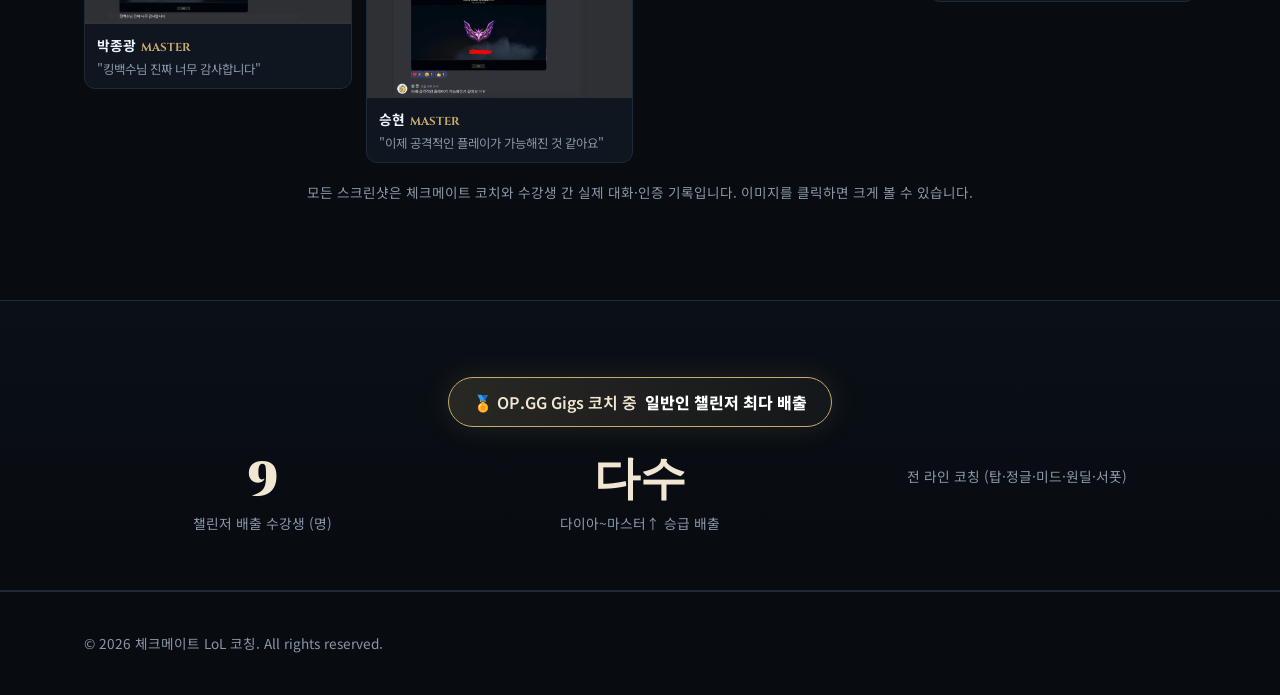
==== commit f881b23f: "포트폴리오 표기를 체크메이트로 변경 (수강생 인용문은 원문 유지)" ====
--- a/portfolio.html
+++ b/portfolio.html
@@ -3,12 +3,12 @@
 <head>
 <meta charset="UTF-8" />
 <meta name="viewport" content="width=device-width, initial-scale=1.0" />
-<title>킹백수 코치 · 포트폴리오</title>
-<meta name="description" content="킹백수 코치 포트폴리오 — 수강생 티어 상승 인증과 KEG 서울대표 선발전 준우승 등 대회 성과." />
-<meta property="og:title" content="킹백수 코치 · 포트폴리오" />
+<title>체크메이트 코치 · 포트폴리오</title>
+<meta name="description" content="체크메이트 코치 포트폴리오 — 수강생 티어 상승 인증과 KEG 서울대표 선발전 준우승 등 대회 성과." />
+<meta property="og:title" content="체크메이트 코치 · 포트폴리오" />
 <meta property="og:description" content="수강생 성과 인증과 대회 실적을 한 페이지에 정리했습니다." />
 <meta property="og:type" content="website" />
-<meta property="og:site_name" content="킹백수 LoL 코칭" />
+<meta property="og:site_name" content="체크메이트 LoL 코칭" />
 <meta property="og:locale" content="ko_KR" />
 <meta property="og:url" content="https://ginxia1.github.io/portfolio.html" />
 <meta property="og:image" content="https://ginxia1.github.io/images/og-cover.png" />
@@ -27,7 +27,7 @@
 <!-- NAV -->
 <header class="nav">
   <div class="wrap nav-inner">
-    <a href="#top" class="brand"><span class="mark">K</span><b>킹백수 <span style="color:var(--text-dim);font-weight:500">포트폴리오</span></b></a>
+    <a href="#top" class="brand"><span class="mark">C</span><b>체크메이트 <span style="color:var(--text-dim);font-weight:500">포트폴리오</span></b></a>
   </div>
 </header>
 
@@ -43,7 +43,7 @@
     <div class="spotlight reveal">
       <span class="spot-tag">대표 수강생 스토리</span>
       <h3>취미 실버에서 <span class="hl">프로게이머</span>까지 — 사빵이 (Sappang)</h3>
-      <p class="desc">평범한 실버 유저가 킹백수와 함께 챌린저를 넘어, 농심 레드포스 아카데미에 입단하고 <b style="color:var(--gold-bright)">2026 LCK CL 킥오프 우승</b>까지 — 코칭이 만들어낸 가장 강력한 증거입니다.</p>
+      <p class="desc">평범한 실버 유저가 체크메이트와 함께 챌린저를 넘어, 농심 레드포스 아카데미에 입단하고 <b style="color:var(--gold-bright)">2026 LCK CL 킥오프 우승</b>까지 — 코칭이 만들어낸 가장 강력한 증거입니다.</p>
       <div class="journey">
         <div class="jstep"><img class="jshot" src="images/sappang-1-silver-dia.webp" alt="사빵이 실버에서 다이아" loading="lazy"><div class="jcap"><div class="n">STEP 1</div><div class="t">실버 → 다이아2</div><div class="s">48일, 13살 정글러</div></div></div>
         <div class="jstep"><img class="jshot" src="images/sappang-2-master.webp" alt="사빵이 마스터 승급" loading="lazy"><div class="jcap"><div class="n">STEP 2</div><div class="t">마스터 승급</div><div class="s">가파른 성장세</div></div></div>
@@ -246,7 +246,7 @@
       <div class="wcard"><img class="wshot" src="images/graph-silver-master.webp" alt="실버에서 마스터 티어 그래프" loading="lazy"><div class="wcap"><div class="nm">티어 그래프<span class="tier">SILVER→MASTER</span></div><div class="q">한 시즌 만에 실버에서 마스터까지</div></div></div>
       <div class="wcard"><img class="wshot" src="images/master-anon1.webp" alt="마스터 달성 수강생" loading="lazy"><div class="wcap"><div class="nm">수강생<span class="tier">MASTER</span></div><div class="q">"저 마스터 갔어요! 코치님 빨리 보고 싶어요"</div></div></div>
     </div>
-    <p class="proof-note">모든 스크린샷은 킹백수 코치와 수강생 간 실제 대화·인증 기록입니다. 이미지를 클릭하면 크게 볼 수 있습니다.</p>
+    <p class="proof-note">모든 스크린샷은 체크메이트 코치와 수강생 간 실제 대화·인증 기록입니다. 이미지를 클릭하면 크게 볼 수 있습니다.</p>
   </div>
 </section>
 
@@ -265,7 +265,7 @@
 <!-- FOOTER -->
 <footer>
   <div class="wrap foot-inner">
-    <div>© 2026 킹백수 LoL 코칭. All rights reserved.</div>
+    <div>© 2026 체크메이트 LoL 코칭. All rights reserved.</div>
   </div>
 </footer>
 
